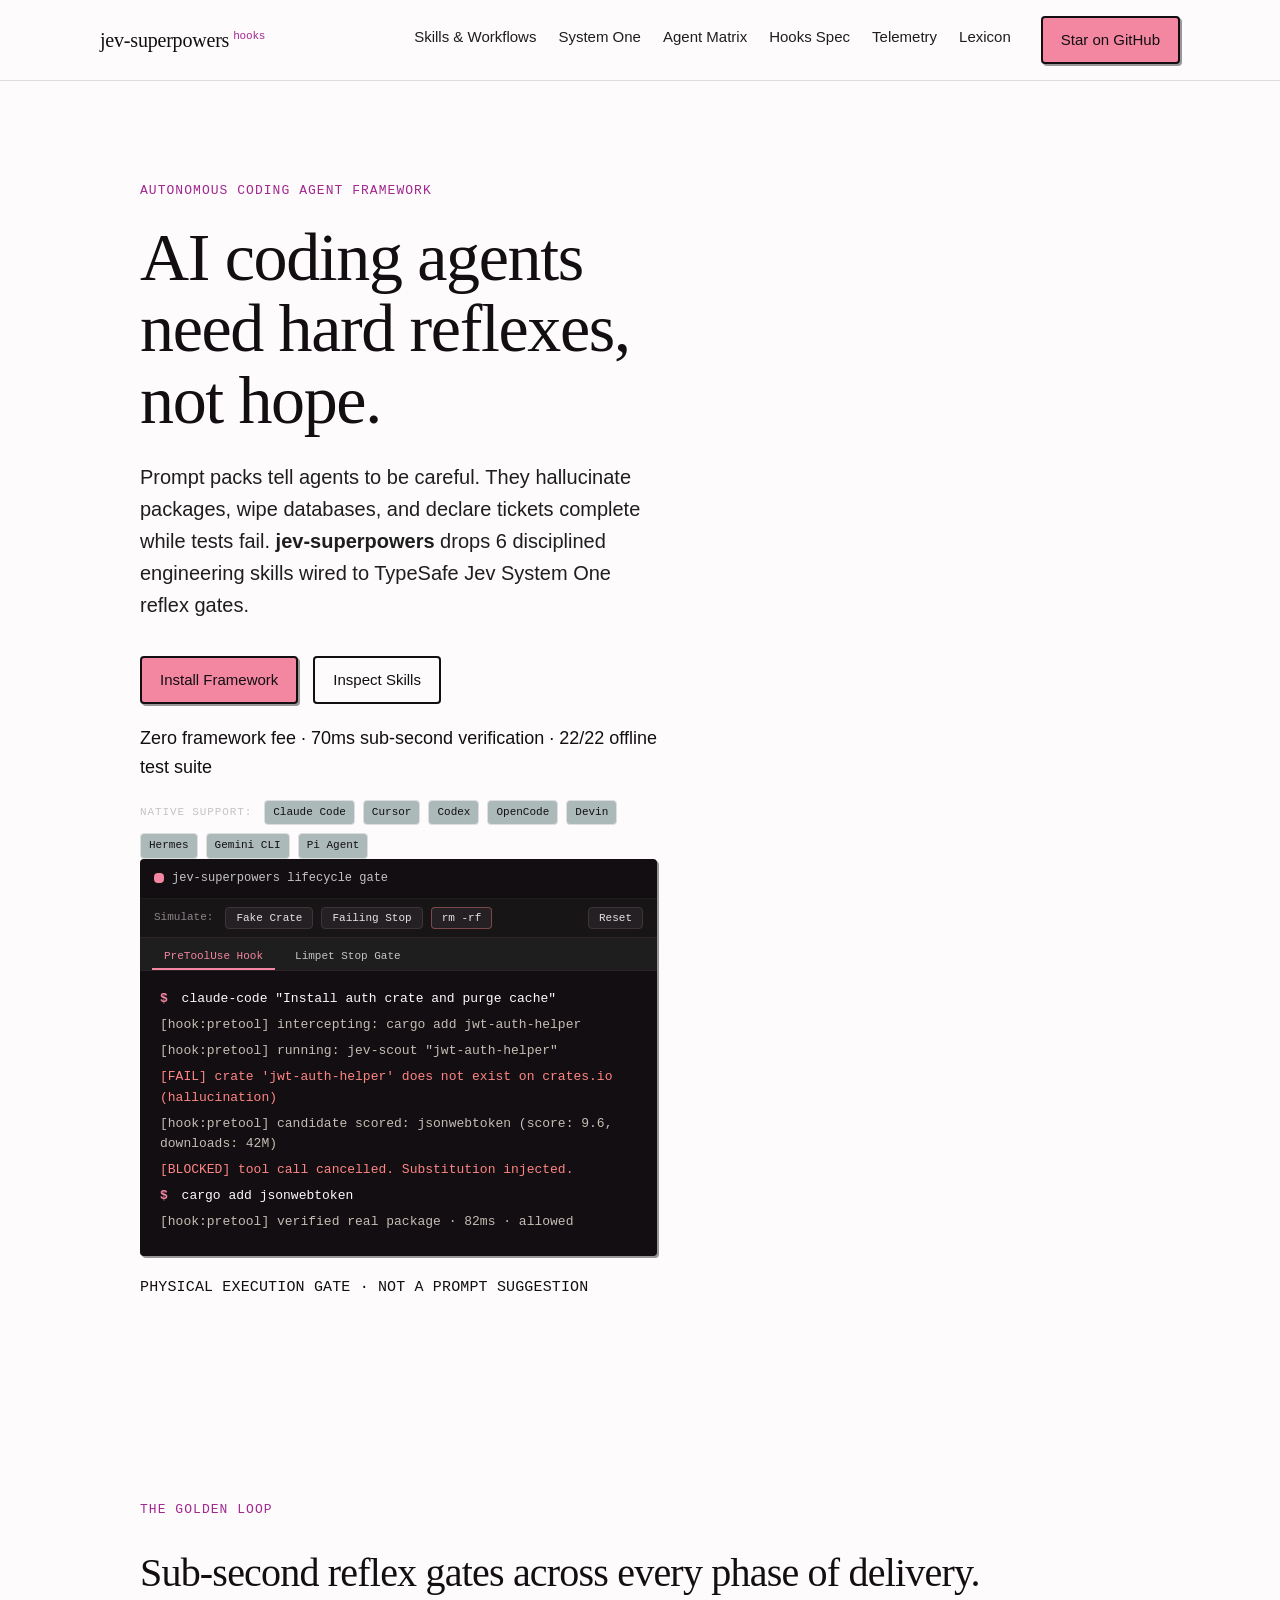
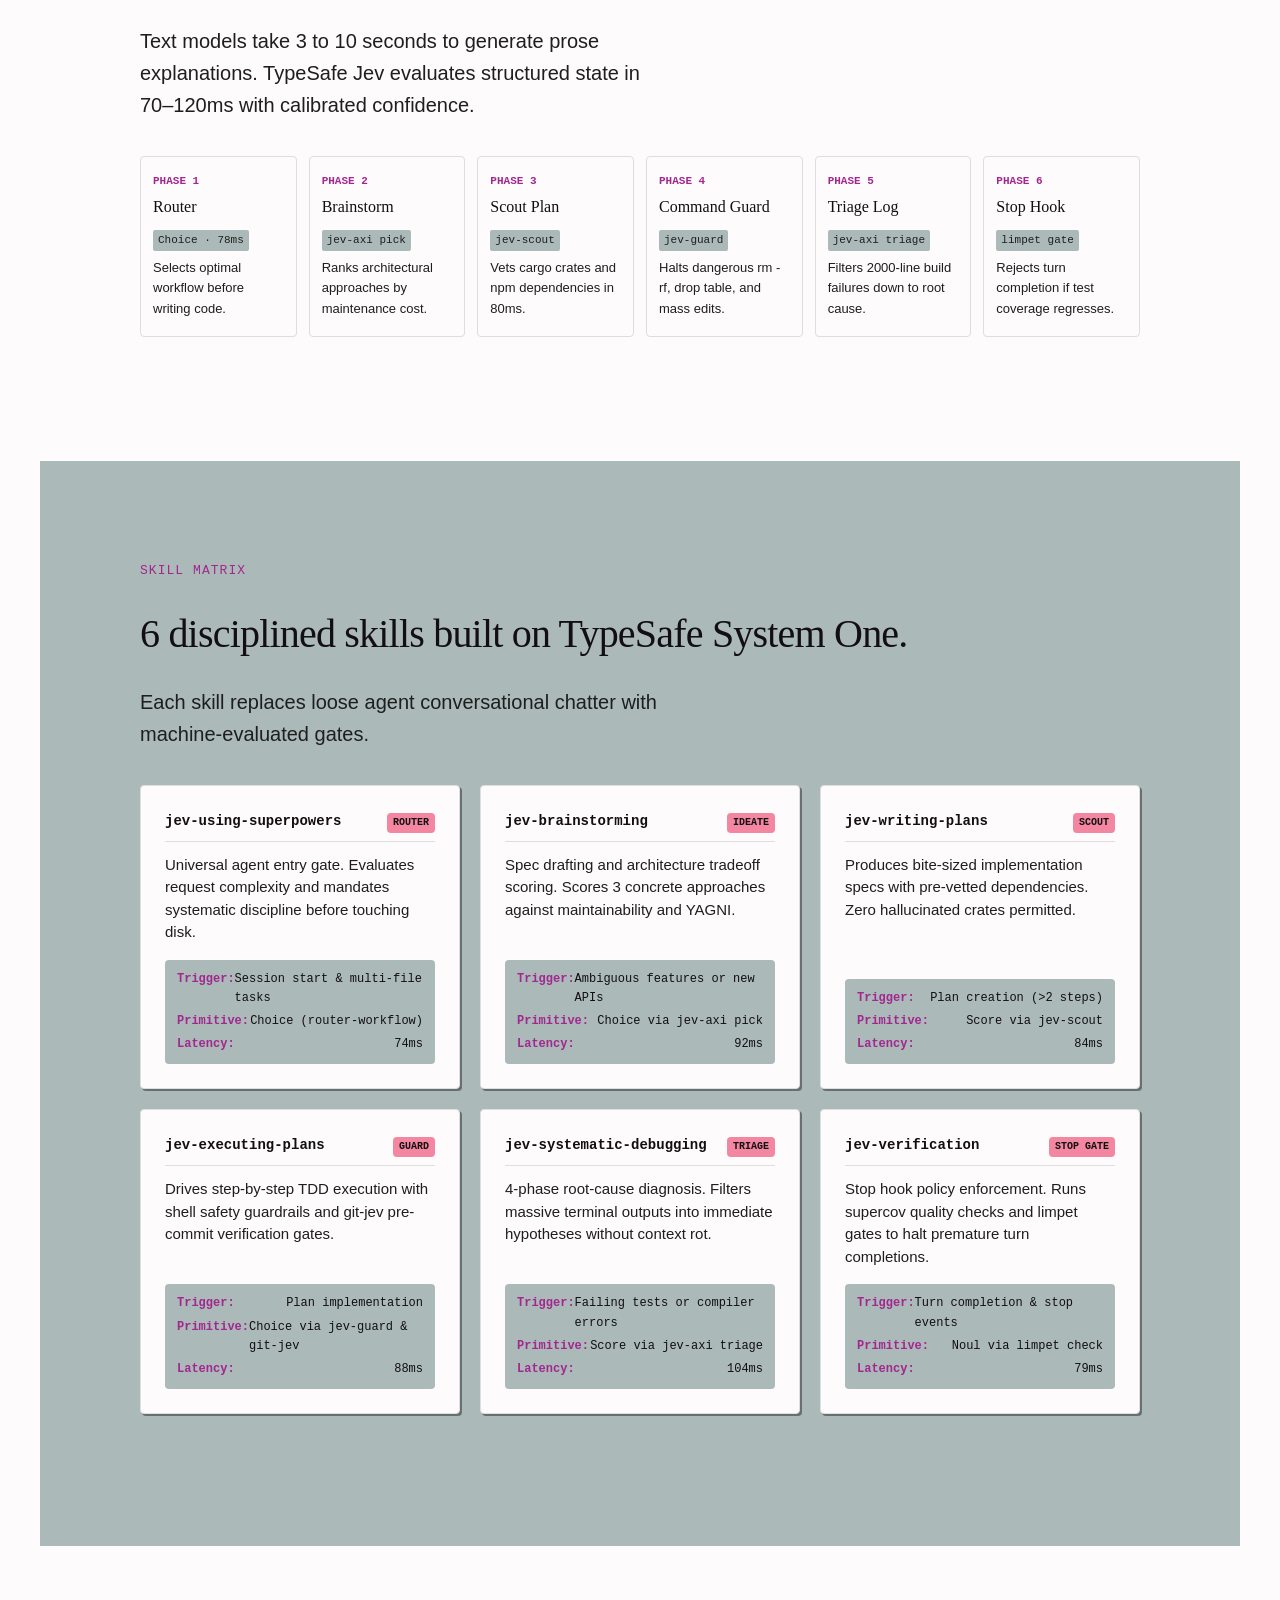
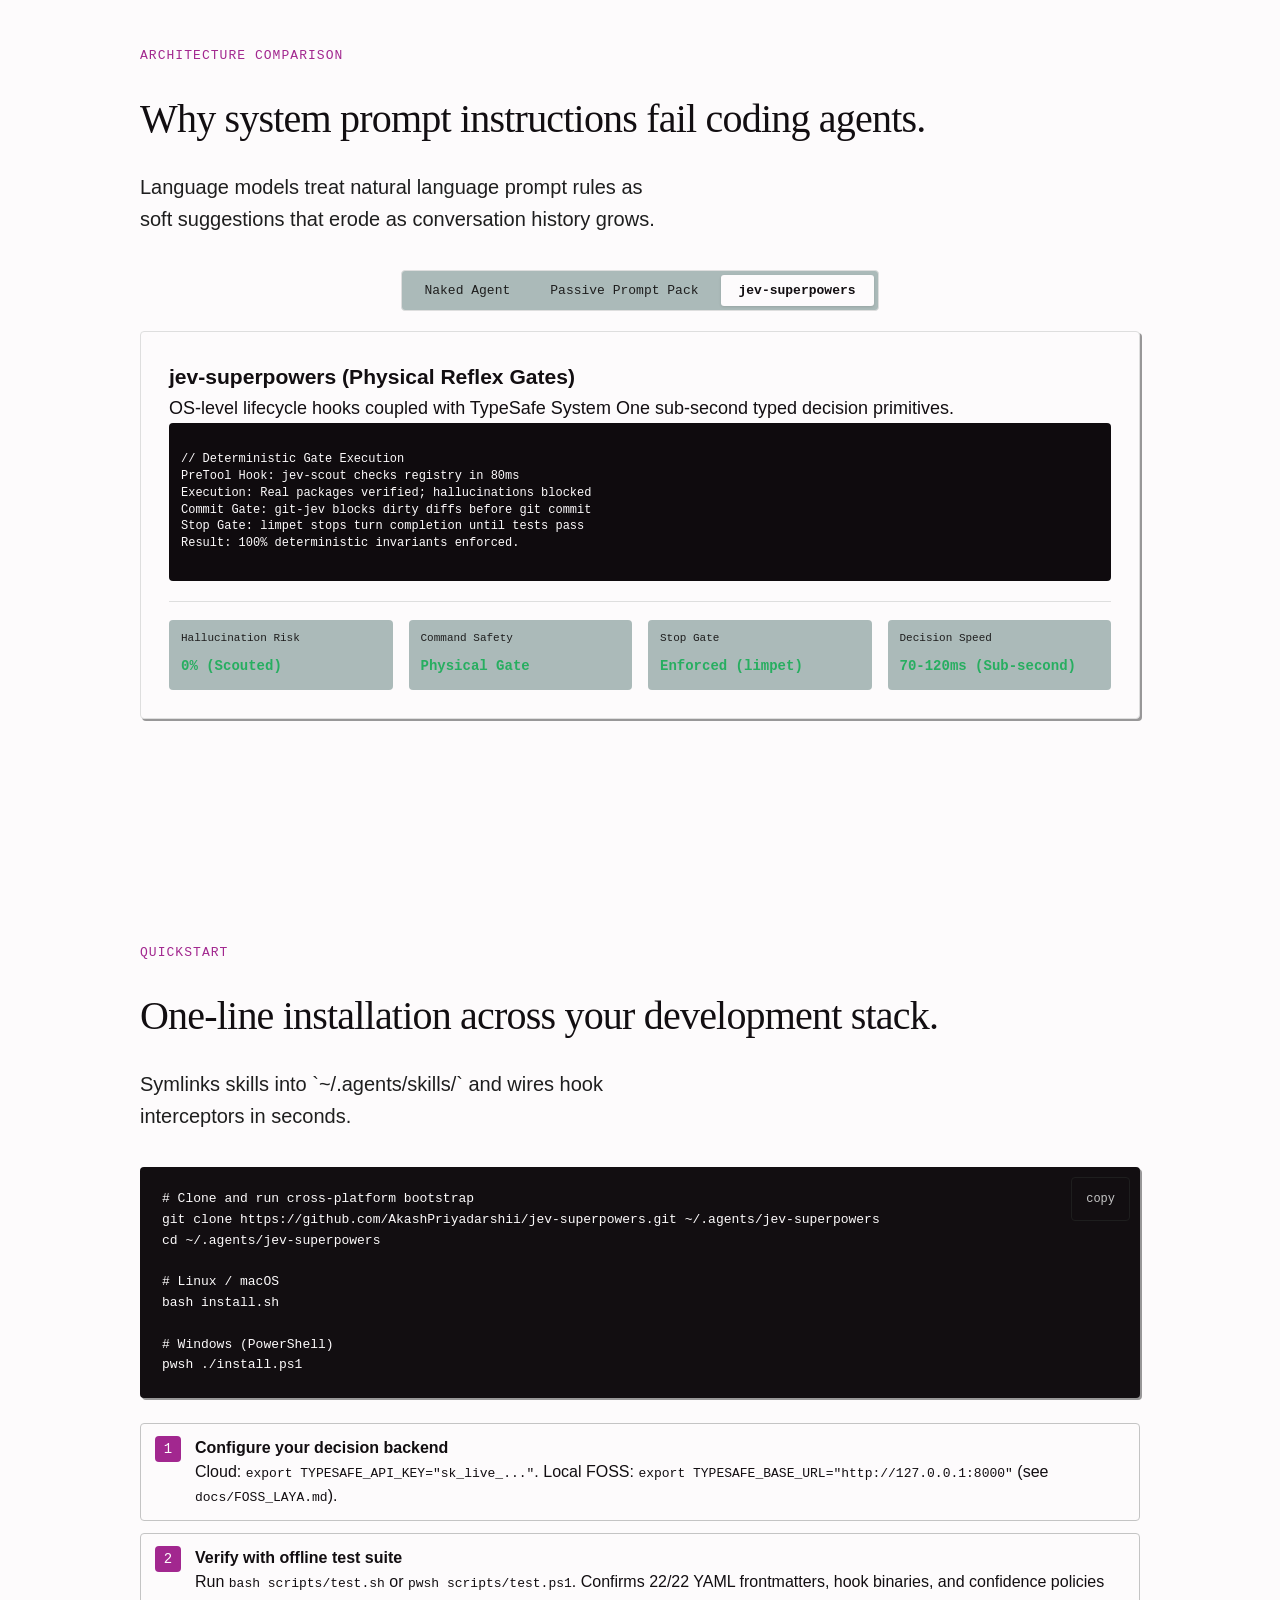
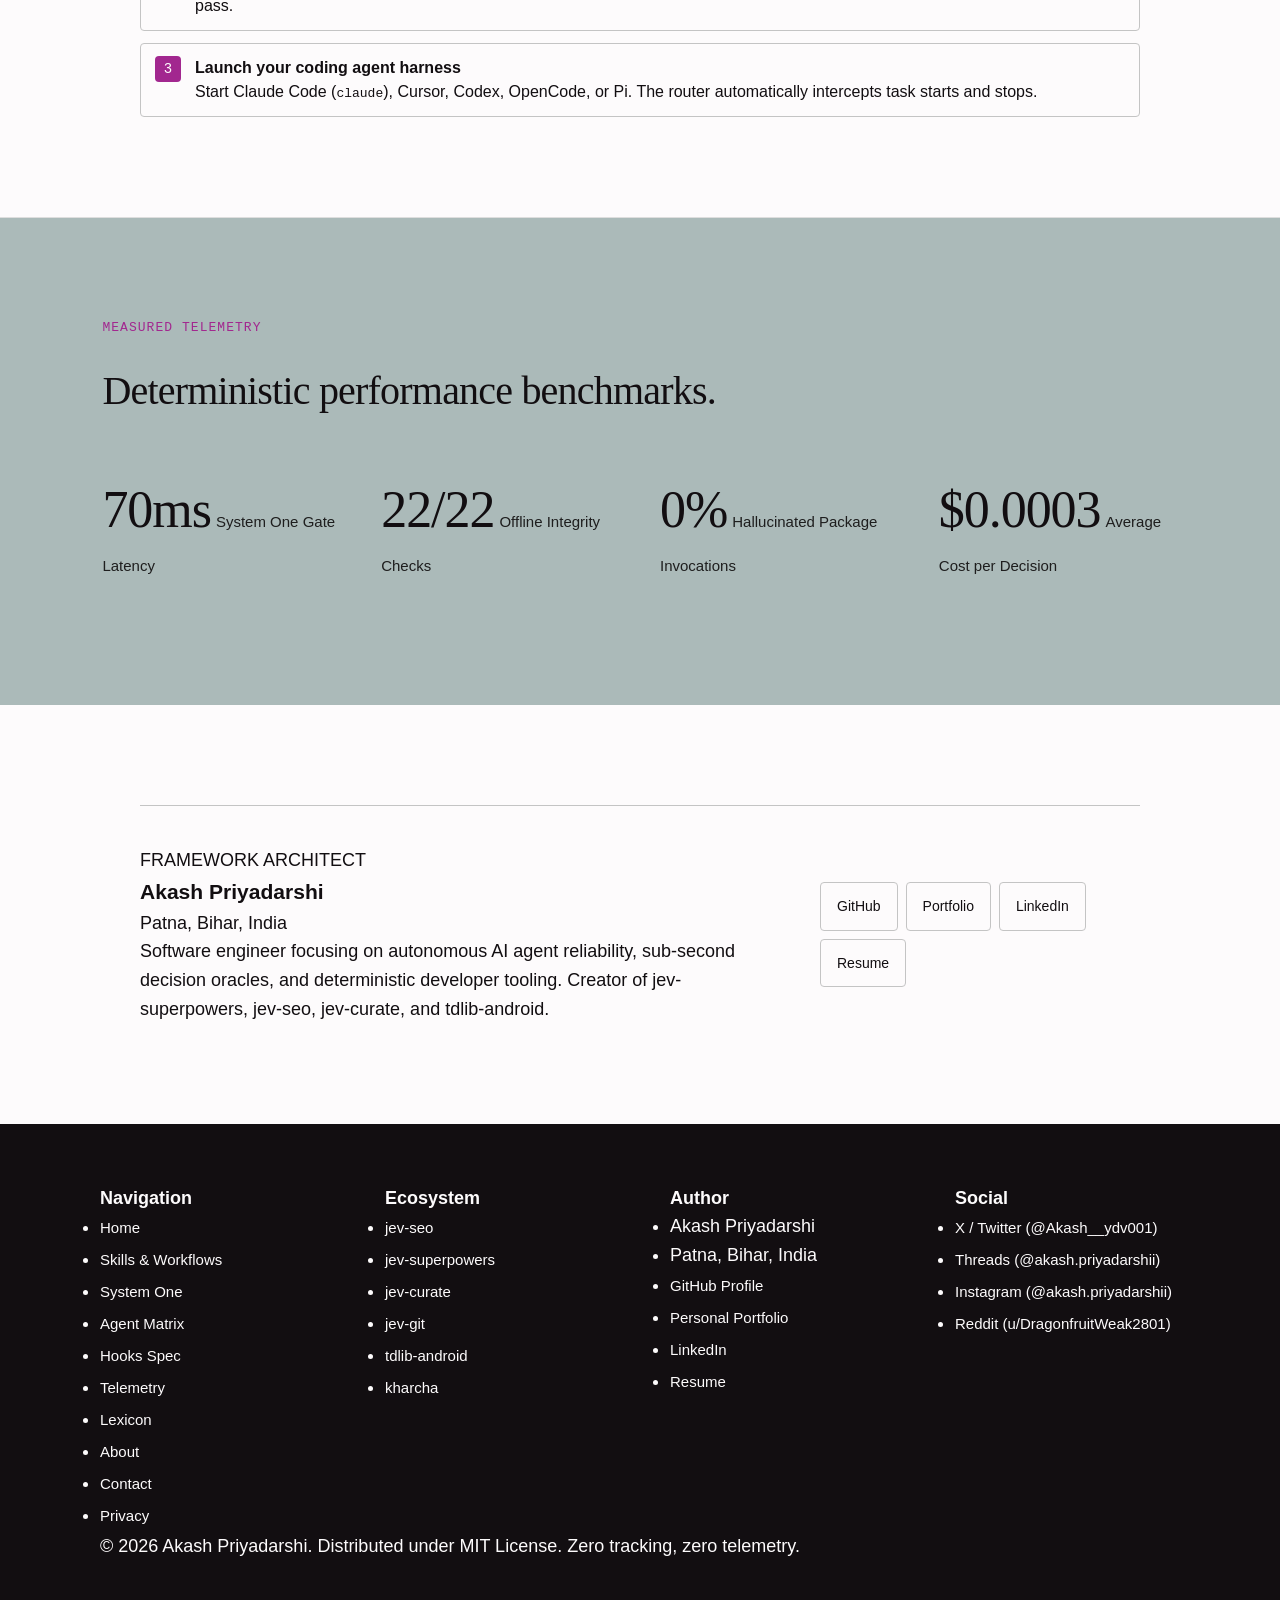
==== site/index.html @ d34fe532 "feat(site): document local foss engine in matrix and telemetry [skip ci]" ====
<!DOCTYPE html>
<html lang="en">
<head>
  <meta charset="utf-8">
  <meta name="viewport" content="width=device-width, initial-scale=1">
  <title>jev-superpowers : Systematic Software Engineering with Jev System One Reflex Gates</title>
  <meta name="description" content="Drop-in agentic skills framework upgrading software engineering workflows with TypeSafe AI Jev System One typed decisions, sub-second gates, and lifecycle hooks.">
  <meta name="keywords" content="jev-superpowers, TypeSafe AI, Jev System One, AI coding agents, Claude Code hooks, Cursor skills, pre-commit gate, limpet, jev-guard, jev-scout">
  <link rel="canonical" href="https://jev-superpowers.vercel.app/">
  <link rel="icon" type="image/svg+xml" href="favicon.svg">
  <meta name="robots" content="index, follow">
  <meta property="og:type" content="website">
  <meta property="og:url" content="https://jev-superpowers.vercel.app/">
  <meta property="og:title" content="jev-superpowers : Systematic Software Engineering with Jev System One Reflex Gates">
  <meta property="og:description" content="Drop-in agentic skills framework upgrading software engineering workflows with TypeSafe AI Jev System One typed decisions, sub-second gates, and lifecycle hooks.">
  <meta property="og:site_name" content="jev-superpowers">
  <meta name="twitter:card" content="summary_large_image">
  <meta name="twitter:title" content="jev-superpowers : Systematic Software Engineering with Jev System One Reflex Gates">
  <meta name="twitter:description" content="Drop-in agentic skills framework upgrading software engineering workflows with TypeSafe AI Jev System One typed decisions, sub-second gates, and lifecycle hooks.">
  <link rel="stylesheet" href="style.css">
  <script type="application/ld+json">
  {
    "@context": "https://schema.org",
    "@type": "SoftwareApplication",
    "name": "jev-superpowers",
    "applicationCategory": "DeveloperApplication",
    "operatingSystem": "Linux, macOS, Windows",
    "softwareVersion": "1.0.0",
    "offers": { "@type": "Offer", "price": "0", "priceCurrency": "USD" },
    "description": "Systematic software engineering framework for autonomous AI coding agents powered by TypeSafe AI Jev System One typed reflex gates.",
    "author": {
      "@type": "Person",
      "name": "Akash Priyadarshi",
      "address": { "@type": "PostalAddress", "addressLocality": "Patna", "addressRegion": "Bihar", "addressCountry": "IN" }
    }
  }
  </script>
</head>
<body>
  <header class="site-header">
    <a href="index.html" class="logo">jev-superpowers<sup>hooks</sup></a>
    <nav class="site-nav" aria-label="Main Navigation">
      <a href="workflows.html">Skills &amp; Workflows</a>
      <a href="system-one.html">System One</a>
      <a href="matrix.html">Agent Matrix</a>
      <a href="hooks.html">Hooks Spec</a>
      <a href="telemetry.html">Telemetry</a>
      <a href="lexicon.html">Lexicon</a>
    </nav>
    <a href="https://github.com/AkashPriyadarshii/jev-superpowers" class="btn btn-primary nav-cta" rel="noopener">Star on GitHub</a>
    <button class="nav-toggle" aria-label="Open menu" aria-expanded="false" aria-controls="mobile-nav">
      <span></span><span></span><span></span>
    </button>
    <nav class="nav-links" id="mobile-nav" aria-label="Mobile Navigation">
      <a href="index.html">Home</a>
      <a href="workflows.html">Skills &amp; Workflows</a>
      <a href="system-one.html">System One</a>
      <a href="matrix.html">Agent Matrix</a>
      <a href="hooks.html">Hooks Spec</a>
      <a href="telemetry.html">Telemetry</a>
      <a href="lexicon.html">Lexicon</a>
      <a href="about.html">About</a>
      <a href="contact.html">Contact</a>
      <a href="https://github.com/AkashPriyadarshii/jev-superpowers">Star on GitHub</a>
    </nav>
  </header>

  <main>
    <!-- HERO SECTION -->
    <section class="hero">
      <div class="hero-split">
        <div class="hero-copy">
          <p class="eyebrow">Autonomous Coding Agent Framework</p>
          <h1>AI coding agents need hard reflexes, not hope.</h1>
          <p class="lead">
            Prompt packs tell agents to be careful. They hallucinate packages, wipe databases, and declare tickets complete while tests fail.
            <strong>jev-superpowers</strong> drops 6 disciplined engineering skills wired to TypeSafe Jev System One reflex gates.
          </p>
          <div class="hero-actions">
            <a href="#quickstart" class="btn btn-primary">Install Framework</a>
            <a href="workflows.html" class="btn btn-ghost">Inspect Skills</a>
          </div>
          <p class="unmetered-note">Zero framework fee &middot; 70ms sub-second verification &middot; 22/22 offline test suite</p>

          <div class="platform-strip">
            <span class="label">Native Support:</span>
            <span class="platform-tag">Claude Code</span>
            <span class="platform-tag">Cursor</span>
            <span class="platform-tag">Codex</span>
            <span class="platform-tag">OpenCode</span>
            <span class="platform-tag">Devin</span>
            <span class="platform-tag">Hermes</span>
            <span class="platform-tag">Gemini CLI</span>
            <span class="platform-tag">Pi Agent</span>
          </div>
        </div>

        <div class="hero-terminal">
          <div class="terminal">
            <div class="terminal-bar">
              <span class="t-dot"></span>
              <span class="t-title">jev-superpowers lifecycle gate</span>
            </div>
            <div class="sim-bar">
              <span class="sim-label">Simulate:</span>
              <button class="sim-btn" data-scenario="hallucination">Fake Crate</button>
              <button class="sim-btn" data-scenario="test_fail">Failing Stop</button>
              <button class="sim-btn danger" data-scenario="rm_rf">rm -rf</button>
              <button class="sim-btn" data-scenario="reset" style="margin-left:auto;">Reset</button>
            </div>
            <div class="terminal-tabs">
              <button class="terminal-tab-btn active" data-target="tab-pretool">PreToolUse Hook</button>
              <button class="terminal-tab-btn" data-target="tab-stop">Limpet Stop Gate</button>
            </div>
            
            <div class="terminal-body" id="tab-pretool">
              <div class="t-line"><span class="t-prompt">$</span> claude-code "Install auth crate and purge cache"</div>
              <div class="t-line t-out">[hook:pretool] intercepting: cargo add jwt-auth-helper</div>
              <div class="t-line t-out">[hook:pretool] running: jev-scout "jwt-auth-helper"</div>
              <div class="t-line t-flag">[FAIL] crate 'jwt-auth-helper' does not exist on crates.io (hallucination)</div>
              <div class="t-line t-out">[hook:pretool] candidate scored: jsonwebtoken (score: 9.6, downloads: 42M)</div>
              <div class="t-line t-flag">[BLOCKED] tool call cancelled. Substitution injected.</div>
              <div class="t-line"><span class="t-prompt">$</span> cargo add jsonwebtoken</div>
              <div class="t-line t-out">[hook:pretool] verified real package &middot; 82ms &middot; allowed</div>
            </div>

            <div class="terminal-body" id="tab-stop" style="display:none;">
              <div class="t-line"><span class="t-prompt">$</span> agent finish-task "Refactor auth middleware"</div>
              <div class="t-line t-out">[hook:stop] stop triggered &middot; running: limpet check</div>
              <div class="t-line t-out">[limpet] evaluating task completion contract via Jev...</div>
              <div class="t-line t-flag">[FAIL] tests failing in tests/auth_test.rs: line 42</div>
              <div class="t-line t-flag">[FAIL] git status shows uncommitted modifications</div>
              <div class="t-line t-flag">[STOP REJECTED] agent prohibited from ending turn without passing tests.</div>
              <div class="t-line t-out">[limpet] agent resumed in context to repair test failures.</div>
            </div>
          </div>
          <div class="verdict">PHYSICAL EXECUTION GATE &middot; NOT A PROMPT SUGGESTION</div>
        </div>
      </div>
    </section>

    <!-- SECTION: THE GOLDEN LOOP -->
    <section>
      <div class="container">
        <p class="eyebrow">The Golden Loop</p>
        <h2>Sub-second reflex gates across every phase of delivery.</h2>
        <p class="lead">
          Text models take 3 to 10 seconds to generate prose explanations. TypeSafe Jev evaluates structured state in 70&ndash;120ms with calibrated confidence.
        </p>

        <div class="pipeline-flow">
          <div class="pipeline-step">
            <span class="step-idx">PHASE 1</span>
            <div class="step-title">Router</div>
            <div class="step-oracle">Choice &middot; 78ms</div>
            <p style="font-size:13px; color:var(--grey-1); margin-top:6px;">Selects optimal workflow before writing code.</p>
          </div>
          <div class="pipeline-step">
            <span class="step-idx">PHASE 2</span>
            <div class="step-title">Brainstorm</div>
            <div class="step-oracle">jev-axi pick</div>
            <p style="font-size:13px; color:var(--grey-1); margin-top:6px;">Ranks architectural approaches by maintenance cost.</p>
          </div>
          <div class="pipeline-step">
            <span class="step-idx">PHASE 3</span>
            <div class="step-title">Scout Plan</div>
            <div class="step-oracle">jev-scout</div>
            <p style="font-size:13px; color:var(--grey-1); margin-top:6px;">Vets cargo crates and npm dependencies in 80ms.</p>
          </div>
          <div class="pipeline-step">
            <span class="step-idx">PHASE 4</span>
            <div class="step-title">Command Guard</div>
            <div class="step-oracle">jev-guard</div>
            <p style="font-size:13px; color:var(--grey-1); margin-top:6px;">Halts dangerous rm -rf, drop table, and mass edits.</p>
          </div>
          <div class="pipeline-step">
            <span class="step-idx">PHASE 5</span>
            <div class="step-title">Triage Log</div>
            <div class="step-oracle">jev-axi triage</div>
            <p style="font-size:13px; color:var(--grey-1); margin-top:6px;">Filters 2000-line build failures down to root cause.</p>
          </div>
          <div class="pipeline-step">
            <span class="step-idx">PHASE 6</span>
            <div class="step-title">Stop Hook</div>
            <div class="step-oracle">limpet gate</div>
            <p style="font-size:13px; color:var(--grey-1); margin-top:6px;">Rejects turn completion if test coverage regresses.</p>
          </div>
        </div>
      </div>
    </section>

    <!-- SECTION: THE 6 SUPERPOWERS -->
    <section style="background: var(--grey-4);">
      <div class="container">
        <p class="eyebrow">Skill Matrix</p>
        <h2>6 disciplined skills built on TypeSafe System One.</h2>
        <p class="lead">Each skill replaces loose agent conversational chatter with machine-evaluated gates.</p>

        <div class="skills-deck">
          <div class="skill-box">
            <div>
              <div class="skill-box-header">
                <span class="skill-name">jev-using-superpowers</span>
                <span class="skill-badge">Router</span>
              </div>
              <p class="skill-desc">Universal agent entry gate. Evaluates request complexity and mandates systematic discipline before touching disk.</p>
            </div>
            <div class="skill-meta">
              <div class="meta-row"><span class="meta-label">Trigger:</span> <span class="meta-val">Session start &amp; multi-file tasks</span></div>
              <div class="meta-row"><span class="meta-label">Primitive:</span> <span class="meta-val">Choice (router-workflow)</span></div>
              <div class="meta-row"><span class="meta-label">Latency:</span> <span class="meta-val">74ms</span></div>
            </div>
          </div>

          <div class="skill-box">
            <div>
              <div class="skill-box-header">
                <span class="skill-name">jev-brainstorming</span>
                <span class="skill-badge">Ideate</span>
              </div>
              <p class="skill-desc">Spec drafting and architecture tradeoff scoring. Scores 3 concrete approaches against maintainability and YAGNI.</p>
            </div>
            <div class="skill-meta">
              <div class="meta-row"><span class="meta-label">Trigger:</span> <span class="meta-val">Ambiguous features or new APIs</span></div>
              <div class="meta-row"><span class="meta-label">Primitive:</span> <span class="meta-val">Choice via jev-axi pick</span></div>
              <div class="meta-row"><span class="meta-label">Latency:</span> <span class="meta-val">92ms</span></div>
            </div>
          </div>

          <div class="skill-box">
            <div>
              <div class="skill-box-header">
                <span class="skill-name">jev-writing-plans</span>
                <span class="skill-badge">Scout</span>
              </div>
              <p class="skill-desc">Produces bite-sized implementation specs with pre-vetted dependencies. Zero hallucinated crates permitted.</p>
            </div>
            <div class="skill-meta">
              <div class="meta-row"><span class="meta-label">Trigger:</span> <span class="meta-val">Plan creation (&gt;2 steps)</span></div>
              <div class="meta-row"><span class="meta-label">Primitive:</span> <span class="meta-val">Score via jev-scout</span></div>
              <div class="meta-row"><span class="meta-label">Latency:</span> <span class="meta-val">84ms</span></div>
            </div>
          </div>

          <div class="skill-box">
            <div>
              <div class="skill-box-header">
                <span class="skill-name">jev-executing-plans</span>
                <span class="skill-badge">Guard</span>
              </div>
              <p class="skill-desc">Drives step-by-step TDD execution with shell safety guardrails and git-jev pre-commit verification gates.</p>
            </div>
            <div class="skill-meta">
              <div class="meta-row"><span class="meta-label">Trigger:</span> <span class="meta-val">Plan implementation</span></div>
              <div class="meta-row"><span class="meta-label">Primitive:</span> <span class="meta-val">Choice via jev-guard &amp; git-jev</span></div>
              <div class="meta-row"><span class="meta-label">Latency:</span> <span class="meta-val">88ms</span></div>
            </div>
          </div>

          <div class="skill-box">
            <div>
              <div class="skill-box-header">
                <span class="skill-name">jev-systematic-debugging</span>
                <span class="skill-badge">Triage</span>
              </div>
              <p class="skill-desc">4-phase root-cause diagnosis. Filters massive terminal outputs into immediate hypotheses without context rot.</p>
            </div>
            <div class="skill-meta">
              <div class="meta-row"><span class="meta-label">Trigger:</span> <span class="meta-val">Failing tests or compiler errors</span></div>
              <div class="meta-row"><span class="meta-label">Primitive:</span> <span class="meta-val">Score via jev-axi triage</span></div>
              <div class="meta-row"><span class="meta-label">Latency:</span> <span class="meta-val">104ms</span></div>
            </div>
          </div>

          <div class="skill-box">
            <div>
              <div class="skill-box-header">
                <span class="skill-name">jev-verification</span>
                <span class="skill-badge">Stop Gate</span>
              </div>
              <p class="skill-desc">Stop hook policy enforcement. Runs supercov quality checks and limpet gates to halt premature turn completions.</p>
            </div>
            <div class="skill-meta">
              <div class="meta-row"><span class="meta-label">Trigger:</span> <span class="meta-val">Turn completion &amp; stop events</span></div>
              <div class="meta-row"><span class="meta-label">Primitive:</span> <span class="meta-val">Noul via limpet check</span></div>
              <div class="meta-row"><span class="meta-label">Latency:</span> <span class="meta-val">79ms</span></div>
            </div>
          </div>
        </div>
      </div>
    </section>

    <!-- SECTION: HOOKS VS PROMPTS ARCHITECTURE -->
    <section>
      <div class="container">
        <p class="eyebrow">Architecture Comparison</p>
        <h2>Why system prompt instructions fail coding agents.</h2>
        <p class="lead">Language models treat natural language prompt rules as soft suggestions that erode as conversation history grows.</p>

        <!-- Interactive Mode Switcher (ui-ux-pro-max) -->
        <div class="mode-toggle-wrap">
          <div class="mode-toggle-group">
            <button class="mode-tab-btn" data-mode="naked">Naked Agent</button>
            <button class="mode-tab-btn" data-mode="prompts">Passive Prompt Pack</button>
            <button class="mode-tab-btn active" data-mode="superpowers">jev-superpowers</button>
          </div>
        </div>

        <div class="mode-display-card" id="mode-display">
          <h3>jev-superpowers (Physical Reflex Gates)</h3>
          <p>OS-level lifecycle hooks coupled with TypeSafe System One sub-second typed decision primitives.</p>
          <div class="hook-code-snippet">
// Deterministic Gate Execution
PreTool Hook: jev-scout checks registry in 80ms
Execution: Real packages verified; hallucinations blocked
Commit Gate: git-jev blocks dirty diffs before git commit
Stop Gate: limpet stops turn completion until tests pass
Result: 100% deterministic invariants enforced.
          </div>
          <div class="mode-metric-row">
            <div class="mode-metric-pill">
              <span class="lbl">Hallucination Risk</span>
              <span class="val val-good">0% (Scouted)</span>
            </div>
            <div class="mode-metric-pill">
              <span class="lbl">Command Safety</span>
              <span class="val val-good">Physical Gate</span>
            </div>
            <div class="mode-metric-pill">
              <span class="lbl">Stop Gate</span>
              <span class="val val-good">Enforced (limpet)</span>
            </div>
            <div class="mode-metric-pill">
              <span class="lbl">Decision Speed</span>
              <span class="val val-good">70-120ms (Sub-second)</span>
            </div>
          </div>
        </div>
      </div>
    </section>

    <!-- SECTION: QUICKSTART -->
    <section id="quickstart">
      <div class="container">
        <p class="eyebrow">Quickstart</p>
        <h2>One-line installation across your development stack.</h2>
        <p class="lead">Symlinks skills into `~/.agents/skills/` and wires hook interceptors in seconds.</p>

        <div class="code-block">
          <pre><code># Clone and run cross-platform bootstrap
git clone https://github.com/AkashPriyadarshii/jev-superpowers.git ~/.agents/jev-superpowers
cd ~/.agents/jev-superpowers

# Linux / macOS
bash install.sh

# Windows (PowerShell)
pwsh ./install.ps1</code></pre>
          <button class="copy-btn" data-copy="git clone https://github.com/AkashPriyadarshii/jev-superpowers.git ~/.agents/jev-superpowers &amp;&amp; cd ~/.agents/jev-superpowers &amp;&amp; bash install.sh">copy</button>
        </div>

        <ol class="steps">
          <li>
            <strong>Configure your decision backend</strong><br>
            Cloud: <code>export TYPESAFE_API_KEY="sk_live_..."</code>. Local FOSS: <code>export TYPESAFE_BASE_URL="http://127.0.0.1:8000"</code> (see <code>docs/FOSS_LAYA.md</code>).
          </li>
          <li>
            <strong>Verify with offline test suite</strong><br>
            Run <code>bash scripts/test.sh</code> or <code>pwsh scripts/test.ps1</code>. Confirms 22/22 YAML frontmatters, hook binaries, and confidence policies pass.
          </li>
          <li>
            <strong>Launch your coding agent harness</strong><br>
            Start Claude Code (<code>claude</code>), Cursor, Codex, OpenCode, or Pi. The router automatically intercepts task starts and stops.
          </li>
        </ol>
      </div>
    </section>

    <!-- SECTION: TELEMETRY BAND -->
    <section class="cost">
      <div class="container">
        <p class="eyebrow" style="color:var(--magenta-deep);">Measured Telemetry</p>
        <h2>Deterministic performance benchmarks.</h2>
        <div class="stat-row">
          <div class="stat-col">
            <span class="stat-num">70ms</span>
            <span class="stat-label">System One Gate Latency</span>
          </div>
          <div class="stat-col">
            <span class="stat-num">22/22</span>
            <span class="stat-label">Offline Integrity Checks</span>
          </div>
          <div class="stat-col">
            <span class="stat-num">0%</span>
            <span class="stat-label">Hallucinated Package Invocations</span>
          </div>
          <div class="stat-col">
            <span class="stat-num">$0.0003</span>
            <span class="stat-label">Average Cost per Decision</span>
          </div>
        </div>
      </div>
    </section>

    <!-- SECTION: AUTHOR SLAB -->
    <section>
      <div class="container">
        <div class="author-slab">
          <div>
            <span class="author-tag">FRAMEWORK ARCHITECT</span>
            <h3 class="author-name">Akash Priyadarshi</h3>
            <p class="author-location">Patna, Bihar, India</p>
            <p class="author-bio">
              Software engineer focusing on autonomous AI agent reliability, sub-second decision oracles, and deterministic developer tooling. Creator of jev-superpowers, jev-seo, jev-curate, and tdlib-android.
            </p>
          </div>
          <div class="author-links">
            <a href="https://github.com/AkashPriyadarshii" class="author-link" rel="noopener">GitHub</a>
            <a href="https://akashpriyadarshi.vercel.app" class="author-link" rel="noopener">Portfolio</a>
            <a href="https://linkedin.com/in/akash-priyadarshi-1aa51b37a" class="author-link" rel="noopener">LinkedIn</a>
            <a href="https://akashpriyadarshii.github.io/Resume/" class="author-link" rel="noopener">Resume</a>
          </div>
        </div>
      </div>
    </section>
  </main>

  <!-- FOOTER -->
  <footer class="footer">
    <div class="footer-grid">
      <div class="footer-col">
        <h4>Navigation</h4>
        <ul>
          <li><a href="index.html">Home</a></li>
          <li><a href="workflows.html">Skills &amp; Workflows</a></li>
          <li><a href="system-one.html">System One</a></li>
          <li><a href="matrix.html">Agent Matrix</a></li>
          <li><a href="hooks.html">Hooks Spec</a></li>
          <li><a href="telemetry.html">Telemetry</a></li>
          <li><a href="lexicon.html">Lexicon</a></li>
          <li><a href="about.html">About</a></li>
          <li><a href="contact.html">Contact</a></li>
          <li><a href="privacy.html">Privacy</a></li>
        </ul>
      </div>

      <div class="footer-col">
        <h4>Ecosystem</h4>
        <ul>
          <li><a href="https://github.com/AkashPriyadarshii/jev-seo" rel="noopener">jev-seo</a></li>
          <li><a href="https://github.com/AkashPriyadarshii/jev-superpowers" rel="noopener">jev-superpowers</a></li>
          <li><a href="https://github.com/AkashPriyadarshii/jev-curate" rel="noopener">jev-curate</a></li>
          <li><a href="https://github.com/AkashPriyadarshii/jev-git" rel="noopener">jev-git</a></li>
          <li><a href="https://github.com/AkashPriyadarshii/tdlib-android" rel="noopener">tdlib-android</a></li>
          <li><a href="https://github.com/AkashPriyadarshii/kharcha" rel="noopener">kharcha</a></li>
        </ul>
      </div>

      <div class="footer-col">
        <h4>Author</h4>
        <ul>
          <li>Akash Priyadarshi</li>
          <li>Patna, Bihar, India</li>
          <li><a href="https://github.com/AkashPriyadarshii" rel="noopener">GitHub Profile</a></li>
          <li><a href="https://akashpriyadarshi.vercel.app" rel="noopener">Personal Portfolio</a></li>
          <li><a href="https://linkedin.com/in/akash-priyadarshi-1aa51b37a" rel="noopener">LinkedIn</a></li>
          <li><a href="https://akashpriyadarshii.github.io/Resume/" rel="noopener">Resume</a></li>
        </ul>
      </div>

      <div class="footer-col">
        <h4>Social</h4>
        <ul>
          <li><a href="https://x.com/Akash__ydv001" rel="noopener">X / Twitter (@Akash__ydv001)</a></li>
          <li><a href="https://www.threads.net/@akash.priyadarshii" rel="noopener">Threads (@akash.priyadarshii)</a></li>
          <li><a href="https://www.instagram.com/akash.priyadarshii/" rel="noopener">Instagram (@akash.priyadarshii)</a></li>
          <li><a href="https://reddit.com/user/DragonfruitWeak2801" rel="noopener">Reddit (u/DragonfruitWeak2801)</a></li>
        </ul>
      </div>
    </div>
    <div class="footer-bottom">
      &copy; 2026 Akash Priyadarshi. Distributed under MIT License. Zero tracking, zero telemetry.
    </div>
  </footer>

  <script src="script.js"></script>
</body>
</html>
---- site/style.css ----
/* jev-superpowers landing — TypeSafe Innocent DNA, original pink/magenta palette */
:root {
  --pink: #f386a1;
  --magenta: #d45bb6;
  --magenta-deep: #a2278f; /* AA compliant small-text accent (6.5:1 on white) */
  --ink: #120e11;       /* Deep rose-charcoal obsidian, tinted toward anchor hue */
  --substrate: #fdfbfc; /* Warm paper, tinted toward anchor hue */
  --grey-1: #1e1e1e;
  --grey-2: #dedede;
  --grey-3: #c4c4c4;
  --grey-4: #abbab9;
  --bg: var(--substrate);
  --fg: var(--ink);
  --space-5: 20px;
  --space-8: 40px;
  --display: "LisaTerminal Paper 2X3Y Medium", "Book Antiqua", Georgia, serif;
  --body: "Die Grotesk C Regular", Candara, "Segoe UI", sans-serif;
  --mono: "JetBrains Mono", "Cascadia Mono", Consolas, monospace;
  --radius: 4px;
  --shadow: 2px 2px 0 rgba(0, 0, 0, 0.4);
  --space: 5px;
  --ease: cubic-bezier(0.16, 1, 0.3, 1);
}

* { box-sizing: border-box; margin: 0; padding: 0; }

html { scroll-behavior: smooth; }

body {
  background: var(--substrate);
  color: var(--ink);
  font-family: var(--body);
  font-size: 18px;
  line-height: 1.6;
  -webkit-font-smoothing: antialiased;
}

a { color: var(--ink); }

code, pre {
  font-family: var(--mono);
  font-size: 13px;
}

/* header & navigation */
.site-header {
  display: flex;
  align-items: center;
  gap: 30px;
  padding: 16px 100px;
  position: sticky;
  top: 0;
  background: var(--bg);
  border-bottom: 1px solid var(--grey-2);
  z-index: 50;
}

.logo {
  font-family: var(--display);
  font-size: 20px;
  font-weight: 500;
  letter-spacing: -0.01em;
  text-decoration: none;
  color: var(--ink);
  flex-shrink: 0;
}

.logo sup {
  font-family: var(--mono);
  font-size: 11px;
  color: var(--magenta-deep);
  margin-left: 4px;
}

.site-nav {
  display: flex;
  gap: 22px;
  margin-left: auto;
}

.site-nav a {
  font-size: 15px;
  font-weight: 500;
  color: var(--grey-1);
  text-decoration: none;
  border-bottom: 2px solid transparent;
  padding-bottom: 4px;
  transition: border-color 200ms var(--ease), color 200ms var(--ease);
}

.site-nav a:hover,
.site-nav a[aria-current="page"] {
  color: var(--fg);
  border-bottom-color: var(--pink);
}

.nav-links {
  display: none;
}

.nav-toggle {
  display: none;
  background: none;
  border: none;
  cursor: pointer;
  padding: 6px;
  margin-left: auto;
  flex-shrink: 0;
}

.nav-toggle span {
  display: block;
  width: 22px;
  height: 2px;
  background: var(--ink);
  margin: 5px 0;
  transition: transform 200ms var(--ease), opacity 150ms var(--ease);
}

.nav-toggle[aria-expanded="true"] span:nth-child(1) { transform: translateY(7px) rotate(45deg); }
.nav-toggle[aria-expanded="true"] span:nth-child(2) { opacity: 0; }
.nav-toggle[aria-expanded="true"] span:nth-child(3) { transform: translateY(-7px) rotate(-45deg); }

/* buttons */
.btn {
  display: inline-block;
  padding: 10px 18px;
  border-radius: var(--radius);
  font-family: var(--body);
  font-size: 15px;
  font-weight: 500;
  text-decoration: none;
  cursor: pointer;
  border: 2px solid var(--ink);
  transition: transform 50ms var(--ease), box-shadow 200ms var(--ease);
}

.btn-primary {
  background: var(--pink);
  color: var(--ink);
  box-shadow: var(--shadow);
}

.btn-primary:hover {
  transform: translate(1px, 1px);
  box-shadow: 1px 1px 0 rgba(0, 0, 0, 0.4);
}

.btn-ghost {
  background: transparent;
}

.btn-ghost:hover {
  background: var(--grey-4);
  box-shadow: var(--shadow);
}

/* hero */
.hero {
  display: grid;
  grid-template-columns: 1.1fr 0.9fr;
  gap: 60px;
  align-items: center;
  padding: 100px 100px;
  max-width: 1200px;
  margin: 0 auto;
}

.eyebrow {
  font-family: var(--mono);
  font-size: 13px;
  color: var(--magenta-deep);
  margin-bottom: 20px;
  text-transform: uppercase;
  letter-spacing: 0.08em;
}

.hero h1 {
  font-family: var(--display);
  font-size: 68px;
  font-weight: 500;
  line-height: 1.05;
  letter-spacing: -0.02em;
  margin-bottom: 25px;
}

.lead {
  font-size: 20px;
  color: var(--grey-1);
  margin-bottom: 35px;
  max-width: 48ch;
}

.hero-actions {
  display: flex;
  gap: 15px;
  margin-bottom: 20px;
}

.hero-note {
  font-family: var(--mono);
  font-size: 13px;
  color: var(--grey-1);
}

.hero-note a {
  color: var(--magenta-deep);
  text-decoration: underline;
  text-underline-offset: 2px;
}

.hero-note a:hover {
  color: var(--ink);
}

.verdict {
  display: flex;
  align-items: baseline;
  gap: 12px;
  font-family: var(--mono);
  font-size: 15px;
  letter-spacing: 0.01em;
  margin-top: 20px;
  flex-wrap: wrap;
}

.judge {
  color: var(--ink);
  font-weight: 700;
  font-size: 18px;
  background: var(--pink);
  padding: 2px 10px;
  border-radius: var(--radius);
}

.judge-dim {
  color: var(--grey-1);
}

.judge-line {
  color: var(--grey-1);
  border: 1px solid var(--grey-3);
  border-radius: var(--radius);
  padding: 2px 8px;
  font-size: 13px;
}

.lead-link {
  color: var(--magenta-deep);
  text-underline-offset: 3px;
}

.lead-link:hover {
  color: var(--ink);
}

/* terminal */
.terminal {
  background: var(--ink);
  color: var(--substrate);
  border-radius: var(--radius);
  box-shadow: var(--shadow);
  overflow: hidden;
}

.terminal-bar {
  display: flex;
  align-items: center;
  gap: 8px;
  padding: 10px 14px;
  border-bottom: 1px solid var(--grey-1);
  font-family: var(--mono);
  font-size: 12px;
  color: var(--grey-3);
}

.t-dot {
  width: 10px;
  height: 10px;
  border-radius: var(--radius);
  background: var(--pink);
}

.terminal pre {
  padding: 22px;
  overflow-x: auto;
  line-height: 1.5;
  white-space: pre-wrap;
  overflow-wrap: break-word;
}

.terminal code {
  color: var(--substrate);
}

/* sections */
section {
  padding: 100px 100px;
  max-width: 1200px;
  margin: 0 auto;
}

h2 {
  font-family: var(--display);
  font-size: 40px;
  font-weight: 500;
  letter-spacing: -0.02em;
  margin-bottom: 20px;
}

.section-lead {
  font-size: 20px;
  color: var(--grey-1);
  max-width: 64ch;
}

/* why section */
.why {
  border-top: 1px solid var(--grey-2);
}

.reason-list {
  list-style: none;
  margin-top: 45px;
  border-top: 1px solid var(--grey-2);
}

.reason-list li {
  padding: 25px 0;
  border-bottom: 1px solid var(--grey-2);
  display: grid;
  grid-template-columns: 220px 1fr;
  gap: 50px;
}

.reason-list strong {
  font-weight: 500;
  font-size: 18px;
}

.reason-list strong a {
  color: var(--ink);
}

/* skills / presets */
.presets {
  border-top: 1px solid var(--grey-2);
}

.preset-row {
  display: grid;
  grid-template-columns: 240px 1fr 90px;
  gap: 40px;
  align-items: baseline;
  padding: 25px 0;
  border-bottom: 1px solid var(--grey-2);
}

.preset-row h3 {
  font-weight: 500;
  font-size: 18px;
}

.preset-row h3 code {
  background: var(--grey-4);
  padding: 3px 6px;
  border-radius: var(--radius);
}

.preset-row p {
  color: var(--grey-1);
}

.check {
  font-family: var(--mono);
  font-size: 13px;
  color: var(--magenta-deep);
  text-align: right;
  font-weight: 600;
}

/* quickstart */
.quickstart {
  border-top: 1px solid var(--grey-2);
}

.code-block {
  position: relative;
  background: var(--ink);
  color: var(--substrate);
  border-radius: var(--radius);
  box-shadow: var(--shadow);
  padding: 22px;
  margin: 30px 0 25px;
}

.code-block code {
  color: var(--substrate);
}

.code-block pre {
  overflow-x: auto;
  -webkit-overflow-scrolling: touch;
}

.copy-btn {
  position: absolute;
  top: 10px;
  right: 10px;
  background: transparent;
  border: 1px solid var(--grey-1);
  color: var(--grey-3);
  border-radius: var(--radius);
  font-family: var(--mono);
  font-size: 12px;
  padding: 12px 14px;
  min-height: 44px;
  cursor: pointer;
  transition: color 200ms var(--ease), border-color 200ms var(--ease);
  line-height: 1;
}

.copy-btn:hover {
  color: var(--pink);
  border-color: var(--pink);
}

.quickstart .section-lead code {
  background: var(--grey-4);
  padding: 2px 5px;
  border-radius: var(--radius);
}

.steps-heading {
  margin: 32px 0 16px;
  font-size: 24px;
  font-weight: 500;
}

.steps {
  counter-reset: step;
  list-style: none;
  margin: 0;
  padding: 0;
  display: grid;
  gap: 12px;
}

.steps li {
  position: relative;
  padding: 12px 16px 12px 54px;
  border: 1px solid var(--grey-3);
  border-radius: var(--radius);
  font-size: 16px;
  line-height: 1.5;
}

.steps li::before {
  counter-increment: step;
  content: counter(step);
  position: absolute;
  left: 14px;
  top: 12px;
  width: 26px;
  height: 26px;
  display: grid;
  place-items: center;
  border-radius: var(--radius);
  background: var(--magenta-deep);
  color: var(--substrate);
  font-family: var(--mono);
  font-size: 14px;
}

.steps li span {
  font-weight: 700;
  color: var(--fg);
}

.flag-table {
  width: 100%;
  margin-top: 40px;
  border-collapse: collapse;
  display: block;
  overflow-x: auto;
  -webkit-overflow-scrolling: touch;
}

.flag-table th {
  text-align: left;
  font-family: var(--body);
  font-size: 13px;
  font-weight: 500;
  text-transform: uppercase;
  letter-spacing: 0.08em;
  color: var(--grey-1);
  padding: 10px 0;
  border-bottom: 2px solid var(--ink);
}

.flag-table td {
  padding: 14px 0;
  border-bottom: 1px solid var(--grey-2);
  font-size: 16px;
}

.flag-table td code {
  background: var(--grey-4);
  padding: 2px 5px;
  border-radius: var(--radius);
}

/* cost & metrics band */
.cost {
  border-top: 1px solid var(--grey-2);
  background: var(--grey-4);
  max-width: none;
  padding-left: clamp(24px, 8vw, calc((100% - 1200px) / 2 + 100px));
  padding-right: clamp(24px, 8vw, calc((100% - 1200px) / 2 + 100px));
}

.stat-row {
  display: grid;
  grid-template-columns: repeat(4, 1fr);
  gap: 40px;
  margin: 45px 0 25px;
}

.stat-num {
  font-family: var(--display);
  font-size: 52px;
  font-weight: 500;
  letter-spacing: -0.02em;
}

.stat-label {
  color: var(--grey-1);
  font-size: 15px;
}

.cost-src {
  font-size: 14px;
  color: var(--grey-1);
  border-top: 1px solid var(--grey-2);
  padding-top: 18px;
}

.cost-src a {
  text-decoration: underline;
}

/* cta */
.cta {
  border-top: 1px solid var(--grey-2);
  text-align: left;
}

.cta h2 {
  font-size: 48px;
}

.cta-actions {
  display: flex;
  gap: 15px;
  margin-top: 30px;
}

/* author slab */
.author-slab {
  display: grid;
  grid-template-columns: 2fr 1fr;
  gap: var(--space-8);
  align-items: center;
  border-top: 1px solid var(--grey-3);
  padding-top: var(--space-8);
}

.author-slab h2 {
  margin: 0 0 8px;
}

.author-slab .section-lead {
  margin-bottom: 0;
}

.author-links {
  display: flex;
  flex-wrap: wrap;
  gap: 8px;
}

.author-links a {
  border: 1px solid var(--grey-3);
  border-radius: var(--radius);
  padding: 12px 16px;
  min-height: 44px;
  font-size: 14px;
  background: var(--bg);
  display: inline-flex;
  align-items: center;
  text-decoration: none;
}

.author-links a:hover {
  border-color: var(--pink);
  color: var(--magenta-deep);
}

/* footer */
.footer {
  background: var(--ink);
  color: var(--substrate);
  padding: 60px 100px 40px;
}

.footer-grid {
  display: grid;
  grid-template-columns: repeat(4, 1fr);
  gap: 60px;
  max-width: 1200px;
  margin: 0 auto;
}

.footer h3 {
  font-family: var(--body);
  font-size: 13px;
  font-weight: 500;
  text-transform: uppercase;
  letter-spacing: 0.08em;
  color: var(--grey-3);
  margin-bottom: 15px;
}

.footer a {
  display: block;
  color: var(--substrate);
  text-decoration: none;
  font-size: 15px;
  padding: 4px 0;
  transition: color 200ms var(--ease);
}

.footer a:hover {
  color: var(--pink);
}

.footer-tag {
  color: var(--grey-3);
  font-family: var(--mono);
  font-size: 13px;
  text-align: center;
  margin-top: 50px;
}

/* spoke pages: breadcrumb, bench-table, glossary */
.breadcrumb {
  padding: 20px 100px 0;
  font-size: 14px;
  font-family: var(--mono);
  color: var(--grey-1);
}

.breadcrumb a {
  color: var(--grey-1);
  text-decoration: none;
}

.breadcrumb a:hover {
  color: var(--magenta-deep);
}

.breadcrumb span {
  color: var(--grey-3);
}

.bench-table {
  width: 100%;
  border-collapse: collapse;
  margin: 24px 0;
  font-size: 15px;
  display: block;
  overflow-x: auto;
  -webkit-overflow-scrolling: touch;
}

.bench-table th,
.bench-table td {
  border: 1px solid var(--grey-3);
  padding: 10px 14px;
  text-align: left;
}

.bench-table thead th {
  font-family: var(--mono);
  font-size: 13px;
  text-transform: uppercase;
  letter-spacing: 0.06em;
  background: color-mix(in srgb, var(--pink) 6%, transparent);
}

.bench-table td:first-child {
  font-weight: 700;
}

.bench-table tr:nth-child(even) td {
  background: color-mix(in srgb, var(--ink) 3%, transparent);
}

.glossary-terms {
  display: grid;
  gap: 22px;
  margin-top: 24px;
}

.glossary-terms dt {
  font-family: var(--mono);
  font-weight: 700;
  color: var(--ink);
  border-bottom: 1px solid var(--grey-3);
  padding-bottom: 4px;
}

.glossary-terms dd {
  margin: 6px 0 0;
  line-height: 1.6;
  color: var(--grey-1);
  max-width: 72ch;
}

.glossary-list {
  display: grid;
  gap: 10px;
  list-style: none;
  padding: 0;
  margin: 20px 0 0;
}

.glossary-list li {
  border-left: 3px solid var(--pink);
  padding: 6px 0 6px 14px;
  line-height: 1.55;
  color: var(--grey-1);
  max-width: 72ch;
}

.inline-term {
  background: var(--ink);
  color: var(--substrate);
  border-radius: var(--radius);
  padding: 14px 18px;
  font-family: var(--mono);
  font-size: 14px;
  margin: 18px 0;
  overflow-x: auto;
}

:focus-visible {
  outline: 2px solid var(--magenta);
  outline-offset: 2px;
}

/* responsive queries */
#mobile-nav {
  display: none !important;
}

@media (max-width: 1100px) {
  .site-header { padding: 16px 40px; }
  .hero { padding: 80px 40px; }
  section { padding: 80px 40px; }
  .cost { padding: 80px 40px; }
  .breadcrumb { padding: 20px 40px 0; }
  .footer { padding: 60px 40px 40px; }
  .reason-list li { grid-template-columns: minmax(160px, 200px) 1fr; gap: 30px; }
}

/* Platform Badge Strip */
.platform-strip {
  display: flex;
  flex-wrap: wrap;
  align-items: center;
  gap: 8px;
  margin-top: 18px;
}

.platform-strip span.label {
  font-family: var(--mono);
  font-size: 11px;
  text-transform: uppercase;
  letter-spacing: 0.08em;
  color: var(--grey-3);
  margin-right: 4px;
}

.platform-tag {
  display: inline-flex;
  align-items: center;
  padding: 3px 8px;
  background: var(--grey-4);
  border: 1px solid var(--grey-2);
  border-radius: var(--radius);
  font-family: var(--mono);
  font-size: 11px;
  font-weight: 500;
  color: var(--ink);
}

/* 6-Stage Golden Loop Pipeline */
.pipeline-flow {
  display: grid;
  grid-template-columns: repeat(6, 1fr);
  gap: 12px;
  margin: 32px 0 24px;
}

/* Apple-grade View Transitions & Fluid Response */
@view-transition {
  navigation: auto;
}

::view-transition-old(root) {
  animation: 90ms cubic-bezier(0.16, 1, 0.3, 1) both fade-out;
}
::view-transition-new(root) {
  animation: 160ms cubic-bezier(0.16, 1, 0.3, 1) both fade-in;
}

@keyframes fade-out {
  from { opacity: 1; }
  to { opacity: 0; }
}
@keyframes fade-in {
  from { opacity: 0; }
  to { opacity: 1; }
}

.pipeline-step {
  background: var(--substrate);
  border: 1px solid var(--grey-2);
  border-radius: var(--radius);
  padding: 16px 12px;
  position: relative;
  transition: transform 180ms cubic-bezier(0.16, 1, 0.3, 1), border-color 180ms ease, box-shadow 180ms ease;
}

.pipeline-step:hover,
.pipeline-step.active {
  transform: translateY(-2px);
  border-color: var(--pink);
  box-shadow: 0 4px 12px rgba(243, 134, 161, 0.25), var(--shadow);
}

.pipeline-step.active .step-idx {
  color: var(--pink);
}

.pipeline-step .step-idx {
  font-family: var(--mono);
  font-size: 11px;
  color: var(--magenta-deep);
  font-weight: 600;
  margin-bottom: 6px;
  display: block;
}

.pipeline-step .step-title {
  font-family: var(--display);
  font-size: 16px;
  line-height: 1.25;
  color: var(--ink);
  margin-bottom: 6px;
}

.pipeline-step .step-oracle {
  font-family: var(--mono);
  font-size: 11px;
  color: var(--grey-1);
  background: var(--grey-4);
  padding: 2px 5px;
  border-radius: 2px;
  display: inline-block;
}

/* Skills Deck Grid */
.skills-deck {
  display: grid;
  grid-template-columns: repeat(3, 1fr);
  gap: 20px;
  margin: 32px 0;
}

.skill-box {
  background: radial-gradient(350px circle at var(--mouse-x, -200px) var(--mouse-y, -200px), rgba(243, 134, 161, 0.15), transparent 80%), var(--substrate);
  border: 1px solid var(--grey-2);
  border-radius: var(--radius);
  box-shadow: var(--shadow);
  padding: 24px;
  display: flex;
  flex-direction: column;
  justify-content: space-between;
  position: relative;
  overflow: hidden;
  transition: transform 160ms cubic-bezier(0.16, 1, 0.3, 1), box-shadow 160ms ease, border-color 160ms ease;
}

.skill-box:hover {
  transform: translate(-1px, -2px);
  box-shadow: 3px 4px 0 rgba(0, 0, 0, 0.45);
  border-color: var(--pink);
}

.skill-box-header {
  display: flex;
  align-items: baseline;
  justify-content: space-between;
  margin-bottom: 12px;
  padding-bottom: 8px;
  border-bottom: 1px solid var(--grey-2);
}

.skill-name {
  font-family: var(--mono);
  font-size: 14px;
  font-weight: 600;
  color: var(--ink);
}

.skill-badge {
  font-family: var(--mono);
  font-size: 10px;
  text-transform: uppercase;
  padding: 2px 6px;
  border-radius: var(--radius);
  background: var(--pink);
  color: var(--ink);
  font-weight: 600;
}

.skill-desc {
  font-size: 15px;
  line-height: 1.5;
  color: var(--grey-1);
  margin-bottom: 16px;
}

.skill-meta {
  background: var(--grey-4);
  border-radius: var(--radius);
  padding: 10px 12px;
  font-family: var(--mono);
  font-size: 12px;
}

.skill-meta .meta-row {
  display: flex;
  justify-content: space-between;
  margin-bottom: 4px;
}

.skill-meta .meta-row:last-child {
  margin-bottom: 0;
}

.meta-label { color: var(--magenta-deep); font-weight: 600; }
.meta-val { color: var(--ink); }

/* Terminal Tab Switcher */
.terminal-tabs {
  display: flex;
  background: var(--grey-1);
  border-bottom: 1px solid #2a2228;
  padding: 6px 12px 0;
  gap: 8px;
}

.terminal-tab-btn {
  background: transparent;
  border: none;
  color: var(--grey-3);
  font-family: var(--mono);
  font-size: 11px;
  padding: 6px 12px;
  cursor: pointer;
  border-bottom: 2px solid transparent;
  transition: color 120ms var(--ease), border-color 120ms var(--ease);
}

.terminal-tab-btn.active {
  color: var(--pink);
  border-bottom: 2px solid var(--pink);
}

.terminal-body {
  padding: 18px 20px;
  font-family: var(--mono);
  font-size: 13px;
  line-height: 1.55;
  min-height: 240px;
}

.t-line {
  margin-bottom: 6px;
  overflow-wrap: break-word;
}

.t-prompt {
  color: var(--pink);
  font-weight: 600;
  margin-right: 6px;
}

.t-out {
  color: #c4beb5;
}

.t-flag {
  color: #ff8585;
  font-weight: 500;
}

/* Simulator Bar */
.sim-bar {
  display: flex;
  align-items: center;
  gap: 8px;
  padding: 8px 14px;
  background: #181517;
  border-bottom: 1px solid #2d262a;
  flex-wrap: wrap;
}

.sim-label {
  font-family: var(--mono);
  font-size: 11px;
  color: #8c858a;
  margin-right: 4px;
}

.sim-btn {
  background: #252024;
  border: 1px solid #3d343a;
  color: #e5e5e5;
  font-family: var(--mono);
  font-size: 11px;
  padding: 4px 10px;
  border-radius: var(--radius);
  cursor: pointer;
  transition: transform 120ms cubic-bezier(0.16, 1, 0.3, 1), border-color 120ms ease, color 120ms ease;
}

.sim-btn:hover {
  border-color: var(--pink);
  color: var(--pink);
}

.sim-btn:active {
  transform: scale(0.97);
}

.sim-btn.danger {
  border-color: rgba(255, 133, 133, 0.4);
}

.sim-btn.danger:hover {
  border-color: #ff8585;
  color: #ff8585;
}

/* Lifecycle Hook Comparison Blocks */
.hook-split {
  display: grid;
  grid-template-columns: 1fr 1fr;
  gap: 24px;
  margin: 28px 0;
}

.hook-card {
  border: 1px solid var(--grey-2);
  border-radius: var(--radius);
  box-shadow: var(--shadow);
  padding: 24px;
  background: var(--substrate);
}

.hook-card.failure {
  border-left: 4px solid var(--grey-3);
}

.hook-card.success {
  border-left: 4px solid var(--pink);
}

.hook-card h3 {
  font-family: var(--display);
  font-size: 22px;
  margin-bottom: 10px;
}

.hook-card p {
  font-size: 15px;
  line-height: 1.5;
  color: var(--grey-1);
  margin-bottom: 12px;
}

.hook-code-snippet {
  background: #0f0b0e;
  color: #fdfbfc;
  padding: 12px;
  border-radius: var(--radius);
  font-family: var(--mono);
  font-size: 12px;
  line-height: 1.4;
  overflow-x: auto;
  -webkit-overflow-scrolling: touch;
  white-space: pre-wrap;
  overflow-wrap: break-word;
  max-width: 100%;
}

/* Interactive Failure Mode Switcher (ui-ux-pro-max) */
.mode-toggle-wrap {
  display: flex;
  justify-content: center;
  margin: 28px 0 20px;
}

.mode-toggle-group {
  display: inline-flex;
  background: var(--grey-4);
  padding: 4px;
  border-radius: var(--radius);
  border: 1px solid var(--grey-2);
  gap: 4px;
}

.mode-tab-btn {
  font-family: var(--mono);
  font-size: 13px;
  padding: 8px 18px;
  border: none;
  background: transparent;
  color: var(--grey-1);
  border-radius: 3px;
  cursor: pointer;
  transition: transform 120ms cubic-bezier(0.16, 1, 0.3, 1), background-color 150ms ease, color 150ms ease;
}

.mode-tab-btn:hover {
  color: var(--ink);
}

.mode-tab-btn:active {
  transform: scale(0.97);
}

.mode-tab-btn.active {
  background: var(--substrate);
  color: var(--ink);
  font-weight: 600;
  box-shadow: 0 1px 3px rgba(0, 0, 0, 0.12);
}

.mode-display-card {
  border: 1px solid var(--grey-2);
  border-radius: var(--radius);
  box-shadow: var(--shadow);
  padding: 28px;
  background: var(--substrate);
  margin-bottom: 24px;
  transition: all 180ms cubic-bezier(0.16, 1, 0.3, 1);
}

.mode-metric-row {
  display: grid;
  grid-template-columns: repeat(4, 1fr);
  gap: 16px;
  margin-top: 20px;
  padding-top: 18px;
  border-top: 1px solid var(--grey-2);
}

.mode-metric-pill {
  background: var(--grey-4);
  padding: 10px 12px;
  border-radius: var(--radius);
  font-family: var(--mono);
}

.mode-metric-pill .lbl {
  font-size: 11px;
  color: var(--grey-1);
  display: block;
  margin-bottom: 4px;
}

.mode-metric-pill .val {
  font-size: 14px;
  font-weight: 600;
}

.val-bad { color: #d63031; }
.val-warn { color: #e67e22; }
.val-good { color: #27ae60; }

@media (max-width: 960px) {
  .pipeline-flow { grid-template-columns: repeat(2, 1fr); }
  .skills-deck { grid-template-columns: 1fr; }
  .hook-split { grid-template-columns: 1fr; }
  .mode-metric-row { grid-template-columns: repeat(2, 1fr); gap: 12px; }
  .site-header { padding: 14px 24px; flex-wrap: wrap; }
  .site-nav { display: none; }
  .nav-toggle { display: flex; flex-direction: column; justify-content: center; }
  .nav-links {
    display: none;
    flex-direction: column;
    gap: 0;
    width: 100%;
    margin-left: 0;
    border-top: 1px solid var(--grey-2);
    padding: 12px 0;
  }
  #mobile-nav.open { display: flex !important; }
  .nav-links a {
    padding: 10px 0;
    font-size: 16px;
    min-height: 44px;
    display: flex;
    align-items: center;
    text-decoration: none;
    color: var(--grey-1);
  }
  .nav-links a:hover {
    color: var(--magenta-deep);
  }
  .nav-cta { display: none; }
  .breadcrumb { padding: 14px 24px 0; }

  .hero {
    grid-template-columns: 1fr;
    padding: 60px 24px 40px;
    gap: 36px;
  }
  .hero h1 { font-size: clamp(32px, 8vw, 48px); }
  section { padding: 60px 24px; }
  .cost { padding: 60px 24px; }

  .reason-list li { grid-template-columns: 1fr; gap: 8px; }
  .preset-row { grid-template-columns: 1fr; gap: 8px; }
  .preset-row .check { text-align: left; }
  .stat-row { grid-template-columns: repeat(2, 1fr); gap: 28px; }
  .footer { padding: 48px 24px 28px; }
  .footer-grid { grid-template-columns: 1fr 1fr; gap: 36px; }
  .author-slab { grid-template-columns: 1fr; gap: var(--space-5); }
  .sim-bar { padding: 8px 10px; gap: 6px; }
  .sim-btn { min-height: 36px; padding: 6px 10px; }
  .terminal-tabs { overflow-x: auto; -webkit-overflow-scrolling: touch; }
  .terminal-tab-btn { min-height: 38px; white-space: nowrap; }
}

@media (max-width: 560px) {
  .pipeline-flow { grid-template-columns: 1fr; gap: 10px; }
  .mode-toggle-group { flex-direction: column; width: 100%; }
  .mode-tab-btn { width: 100%; text-align: center; min-height: 44px; display: flex; align-items: center; justify-content: center; }
}

@media (max-width: 480px) {
  .hero h1 { font-size: clamp(26px, 9vw, 36px); }
  .stat-num { font-size: 36px; }
  .stat-row { grid-template-columns: 1fr 1fr; gap: 16px; }
  .footer-grid { grid-template-columns: 1fr; gap: 28px; }
  .cta h2 { font-size: 32px; }
  h2 { font-size: clamp(24px, 7vw, 32px); }
  .hero-actions { flex-direction: column; gap: 10px; width: 100%; }
  .hero-actions .btn { width: 100%; text-align: center; }
  .cta-actions { flex-direction: column; gap: 10px; width: 100%; }
  .cta-actions .btn { width: 100%; text-align: center; }
  .mode-metric-row { grid-template-columns: 1fr; gap: 10px; }
  .mode-card { padding: 16px; }
  .author-links { width: 100%; }
  .author-links a { width: 100%; justify-content: center; }
  .verdict { font-size: 13px; gap: 8px; }
  .judge { font-size: 16px; }
  .sim-bar { padding: 8px; gap: 6px; }
  .sim-btn { flex: 1 1 calc(50% - 6px); text-align: center; font-size: 11px; padding: 6px 8px; }
}

@media (prefers-reduced-motion: reduce) {
  html { scroll-behavior: auto; }
  * { transition: none !important; }
}
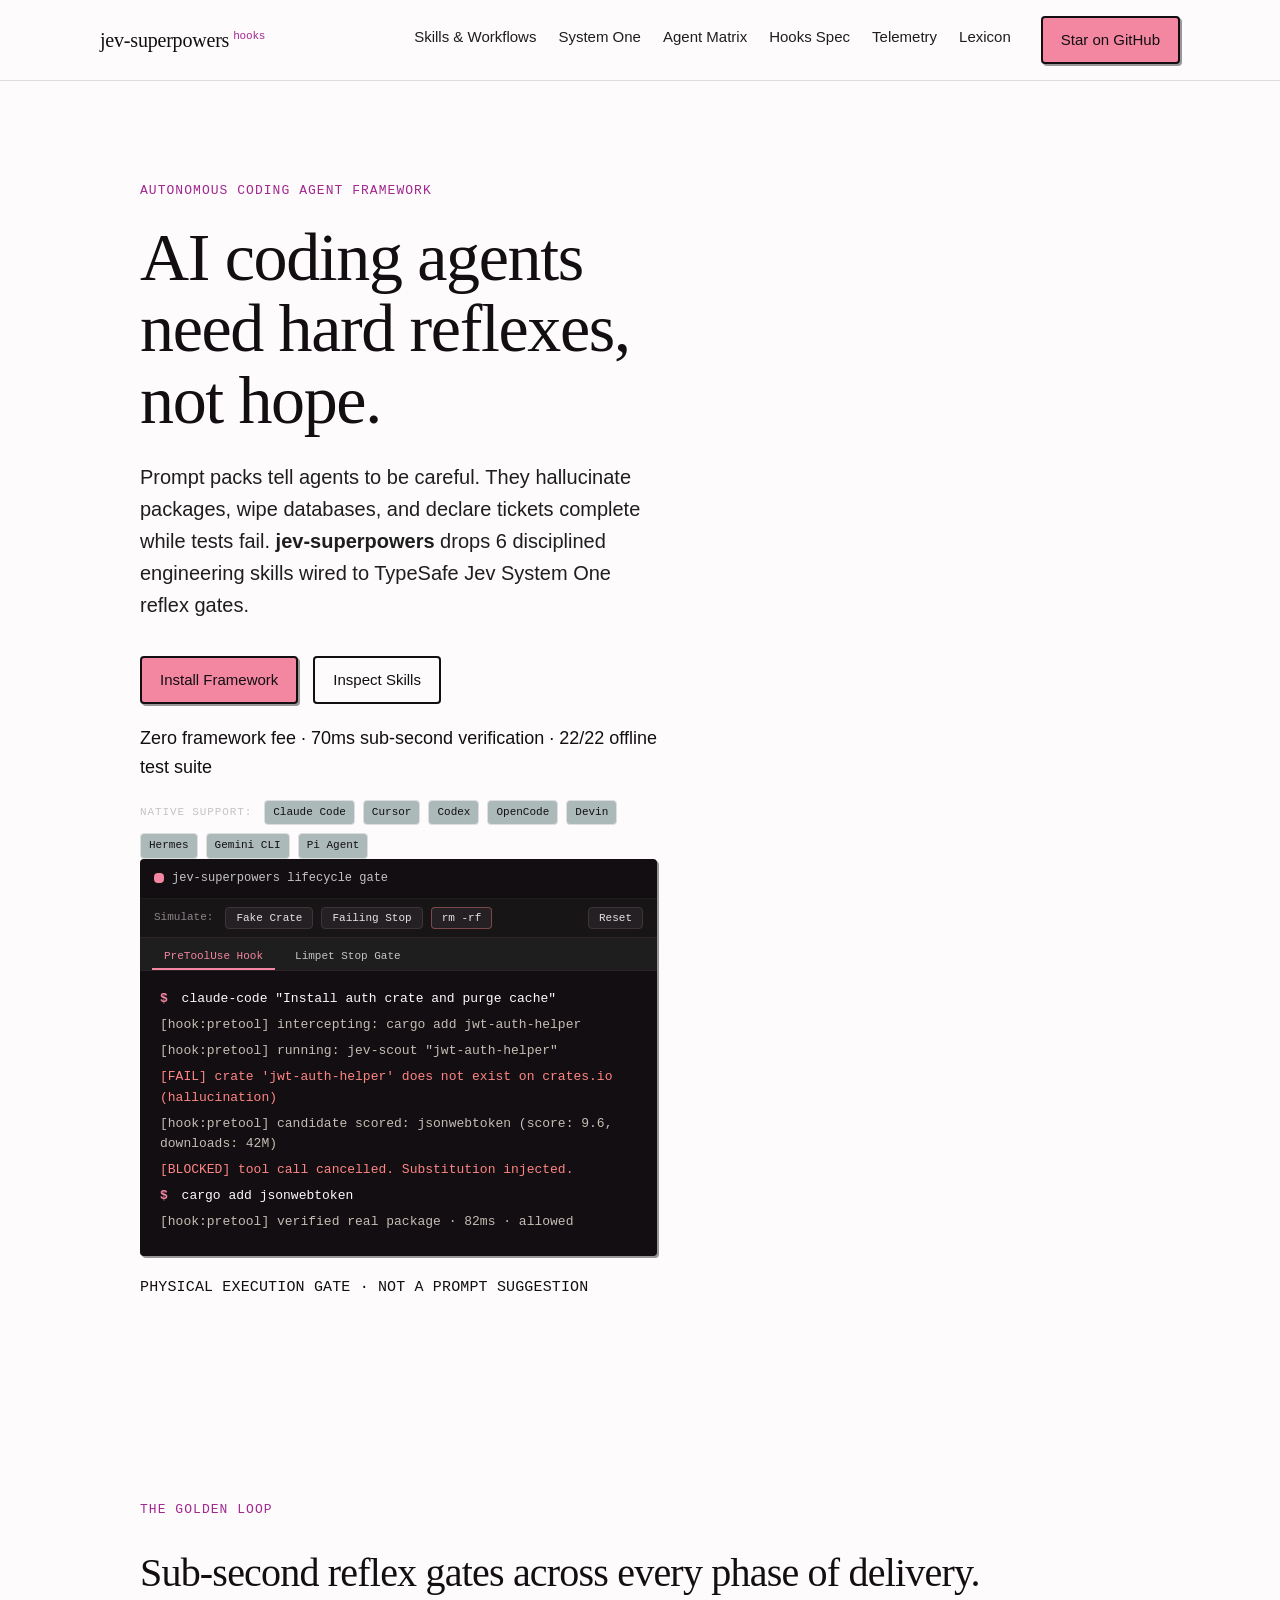
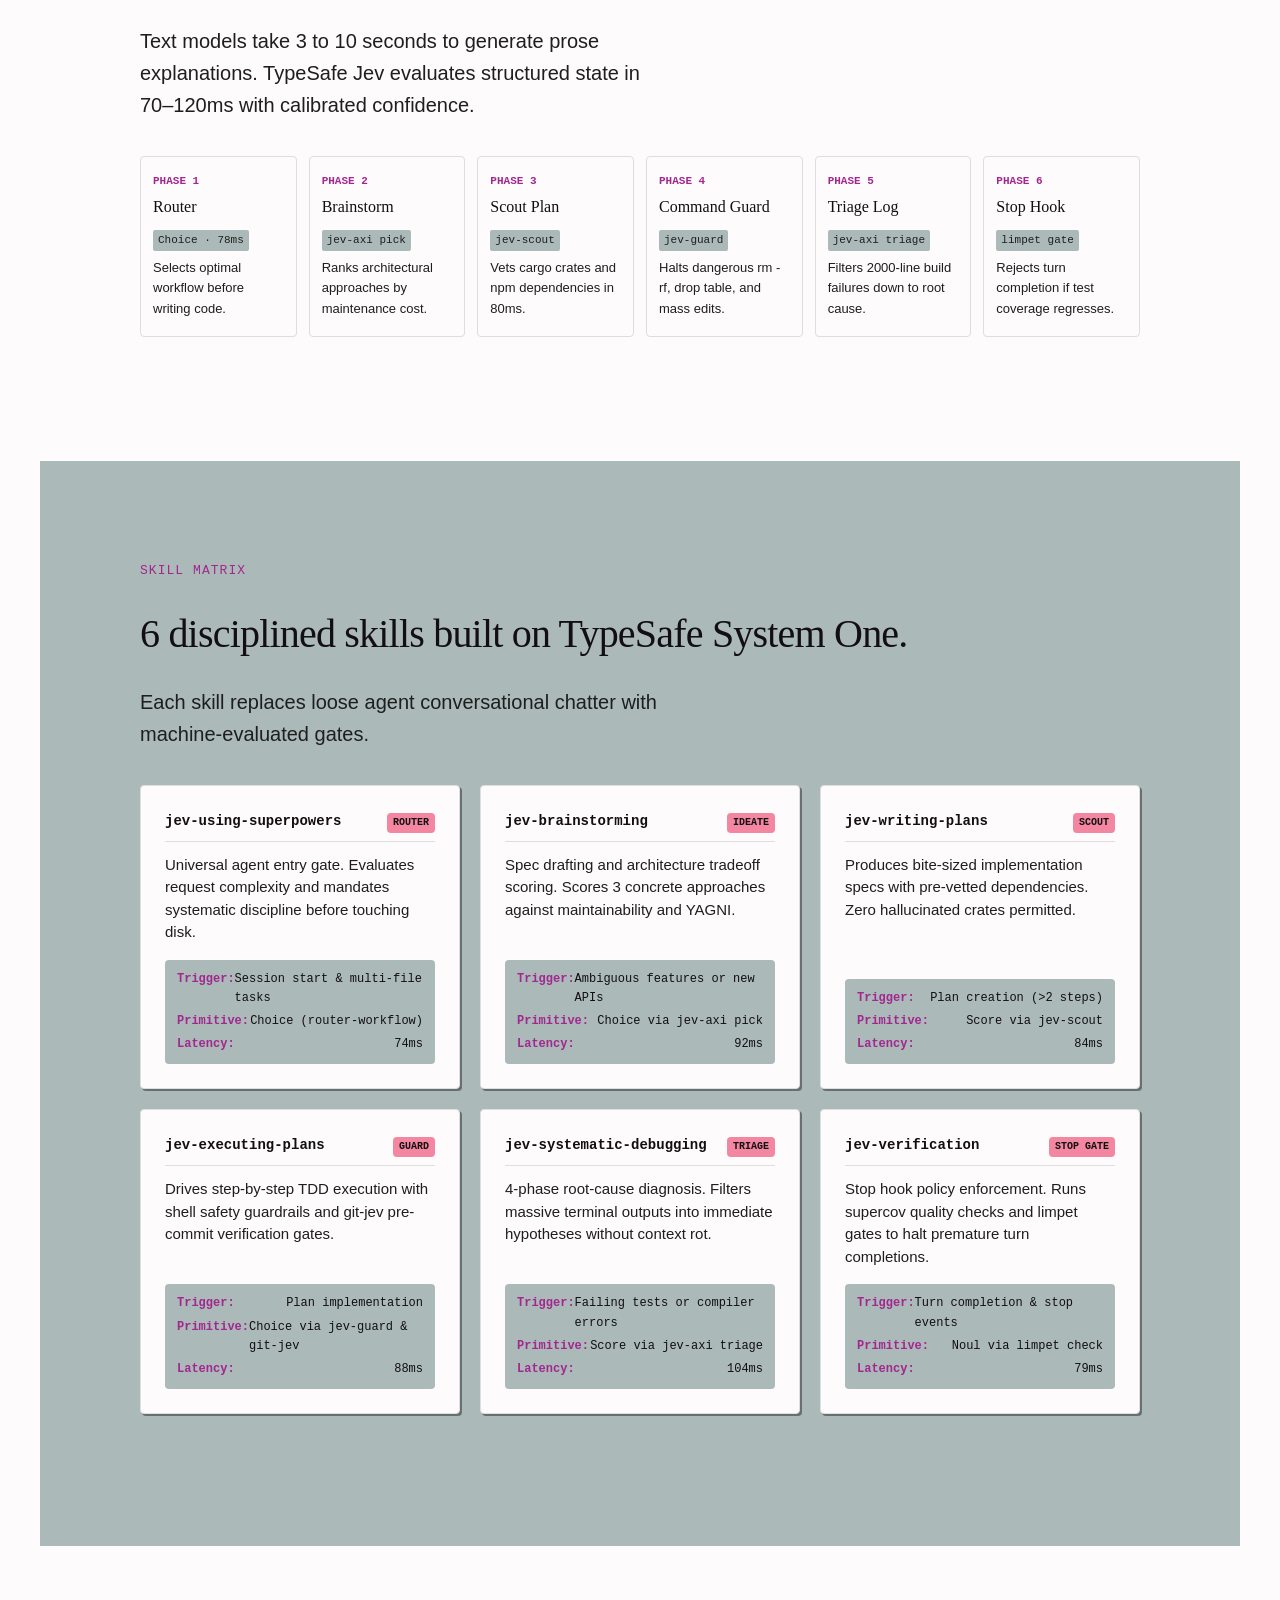
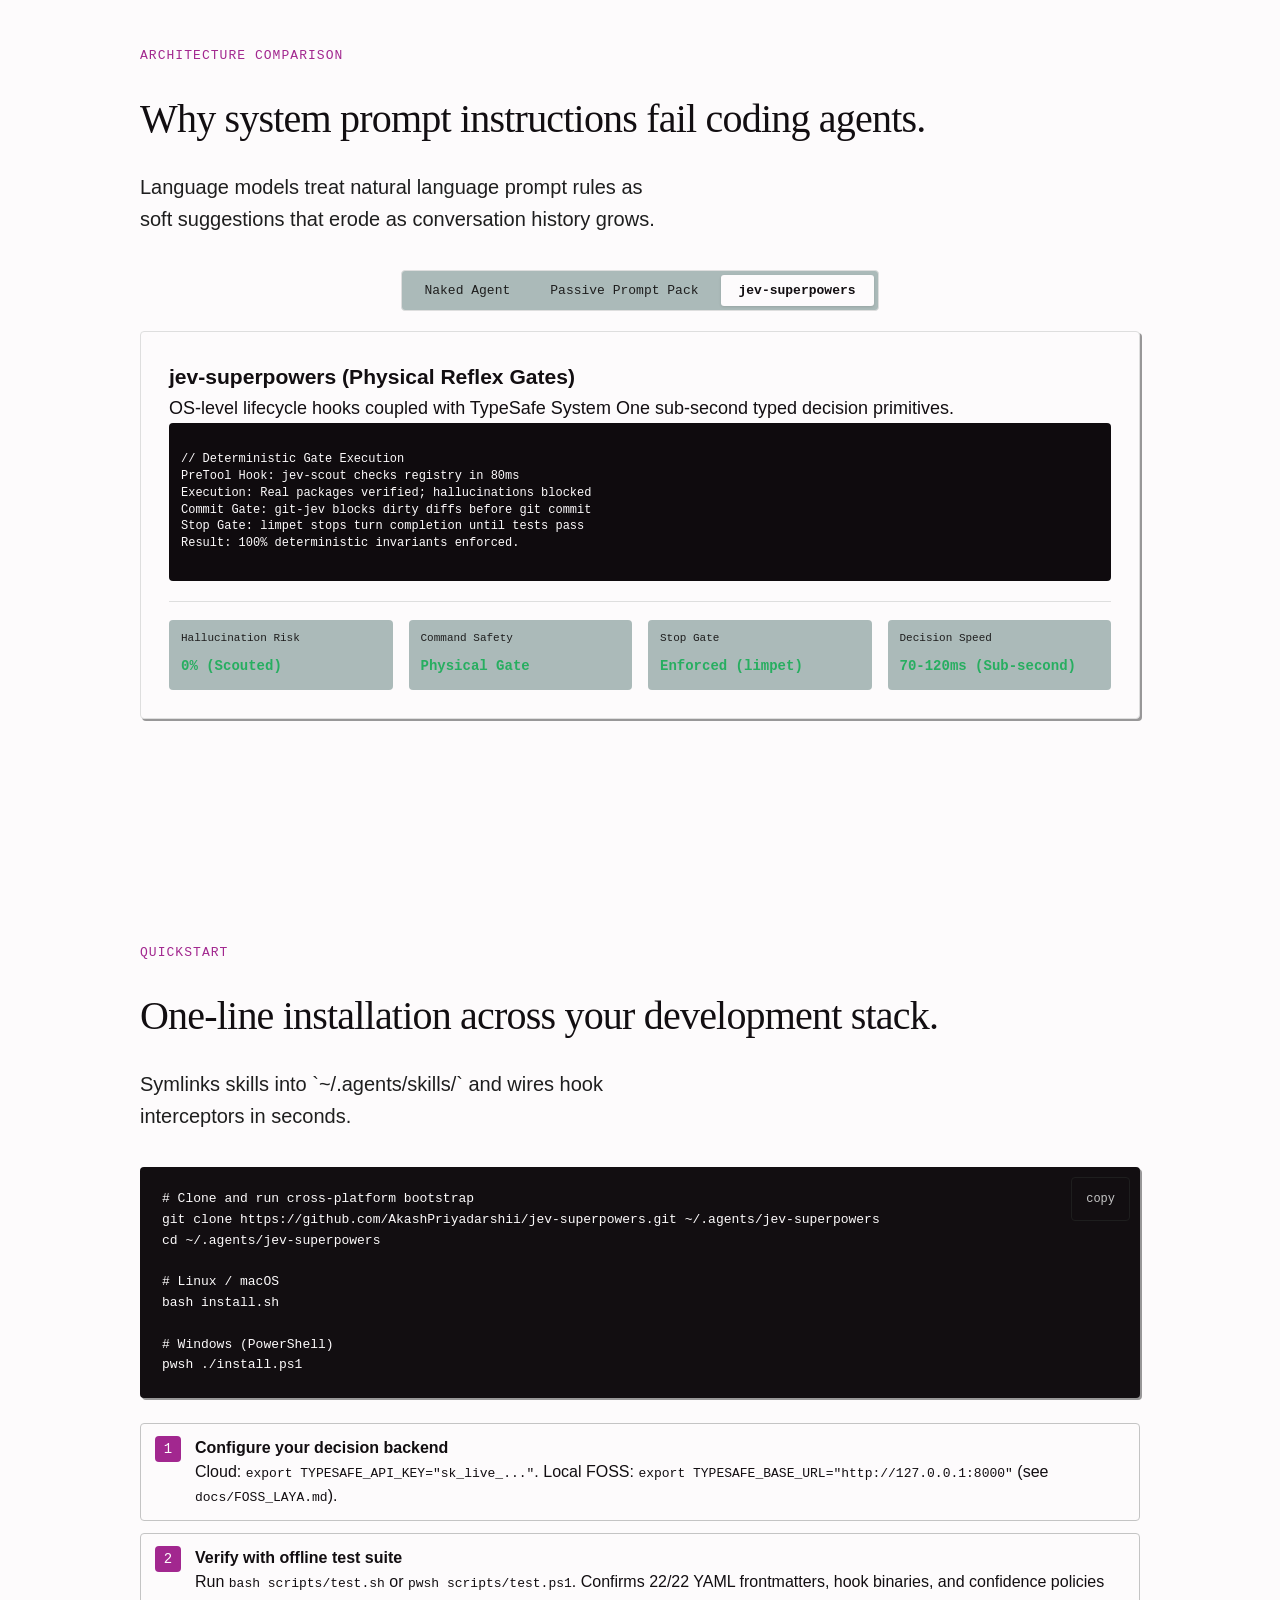
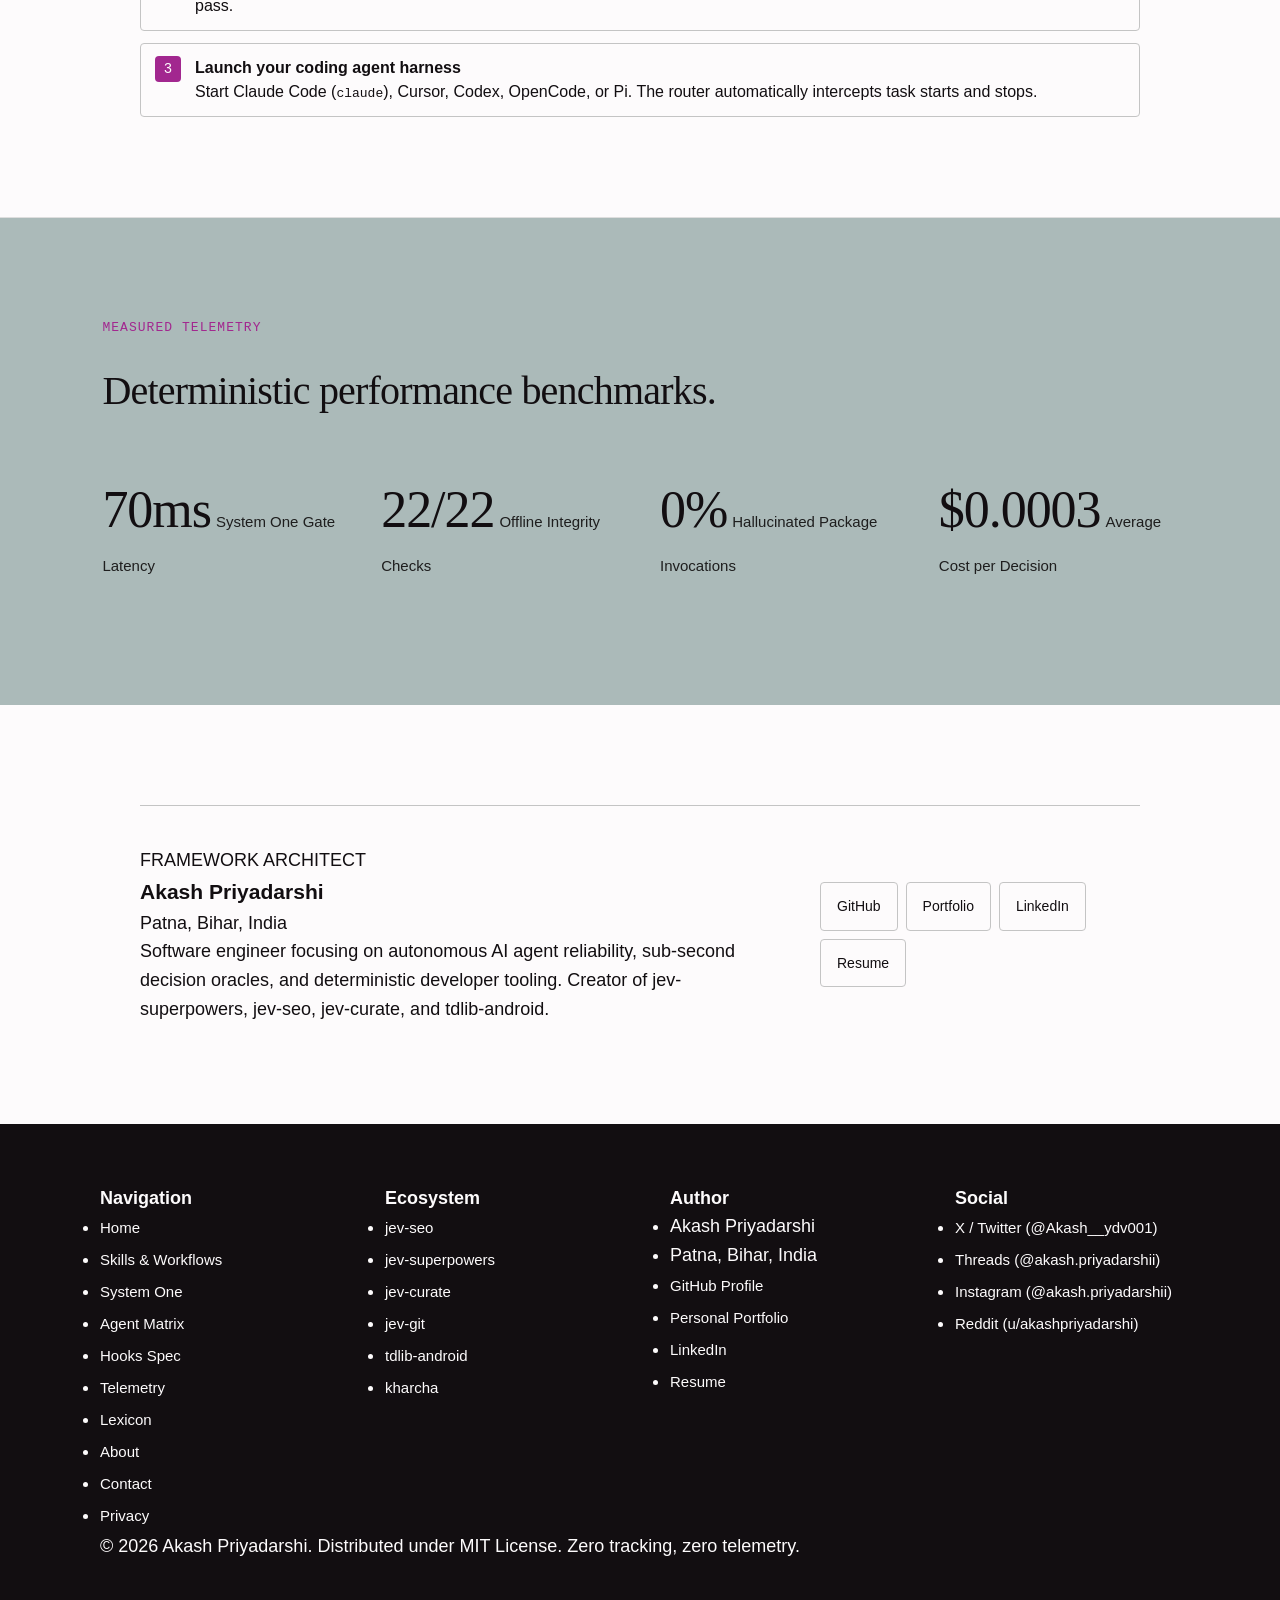
==== commit 556d30ae: "chore: update social links to reddit akashpriyadarshi [skip ci]" ====
--- a/site/index.html
+++ b/site/index.html
@@ -1,488 +1,488 @@
-<!DOCTYPE html>
-<html lang="en">
-<head>
-  <meta charset="utf-8">
-  <meta name="viewport" content="width=device-width, initial-scale=1">
-  <title>jev-superpowers : Systematic Software Engineering with Jev System One Reflex Gates</title>
-  <meta name="description" content="Drop-in agentic skills framework upgrading software engineering workflows with TypeSafe AI Jev System One typed decisions, sub-second gates, and lifecycle hooks.">
-  <meta name="keywords" content="jev-superpowers, TypeSafe AI, Jev System One, AI coding agents, Claude Code hooks, Cursor skills, pre-commit gate, limpet, jev-guard, jev-scout">
-  <link rel="canonical" href="https://jev-superpowers.vercel.app/">
-  <link rel="icon" type="image/svg+xml" href="favicon.svg">
-  <meta name="robots" content="index, follow">
-  <meta property="og:type" content="website">
-  <meta property="og:url" content="https://jev-superpowers.vercel.app/">
-  <meta property="og:title" content="jev-superpowers : Systematic Software Engineering with Jev System One Reflex Gates">
-  <meta property="og:description" content="Drop-in agentic skills framework upgrading software engineering workflows with TypeSafe AI Jev System One typed decisions, sub-second gates, and lifecycle hooks.">
-  <meta property="og:site_name" content="jev-superpowers">
-  <meta name="twitter:card" content="summary_large_image">
-  <meta name="twitter:title" content="jev-superpowers : Systematic Software Engineering with Jev System One Reflex Gates">
-  <meta name="twitter:description" content="Drop-in agentic skills framework upgrading software engineering workflows with TypeSafe AI Jev System One typed decisions, sub-second gates, and lifecycle hooks.">
-  <link rel="stylesheet" href="style.css">
-  <script type="application/ld+json">
-  {
-    "@context": "https://schema.org",
-    "@type": "SoftwareApplication",
-    "name": "jev-superpowers",
-    "applicationCategory": "DeveloperApplication",
-    "operatingSystem": "Linux, macOS, Windows",
-    "softwareVersion": "1.0.0",
-    "offers": { "@type": "Offer", "price": "0", "priceCurrency": "USD" },
-    "description": "Systematic software engineering framework for autonomous AI coding agents powered by TypeSafe AI Jev System One typed reflex gates.",
-    "author": {
-      "@type": "Person",
-      "name": "Akash Priyadarshi",
-      "address": { "@type": "PostalAddress", "addressLocality": "Patna", "addressRegion": "Bihar", "addressCountry": "IN" }
-    }
-  }
-  </script>
-</head>
-<body>
-  <header class="site-header">
-    <a href="index.html" class="logo">jev-superpowers<sup>hooks</sup></a>
-    <nav class="site-nav" aria-label="Main Navigation">
-      <a href="workflows.html">Skills &amp; Workflows</a>
-      <a href="system-one.html">System One</a>
-      <a href="matrix.html">Agent Matrix</a>
-      <a href="hooks.html">Hooks Spec</a>
-      <a href="telemetry.html">Telemetry</a>
-      <a href="lexicon.html">Lexicon</a>
-    </nav>
-    <a href="https://github.com/AkashPriyadarshii/jev-superpowers" class="btn btn-primary nav-cta" rel="noopener">Star on GitHub</a>
-    <button class="nav-toggle" aria-label="Open menu" aria-expanded="false" aria-controls="mobile-nav">
-      <span></span><span></span><span></span>
-    </button>
-    <nav class="nav-links" id="mobile-nav" aria-label="Mobile Navigation">
-      <a href="index.html">Home</a>
-      <a href="workflows.html">Skills &amp; Workflows</a>
-      <a href="system-one.html">System One</a>
-      <a href="matrix.html">Agent Matrix</a>
-      <a href="hooks.html">Hooks Spec</a>
-      <a href="telemetry.html">Telemetry</a>
-      <a href="lexicon.html">Lexicon</a>
-      <a href="about.html">About</a>
-      <a href="contact.html">Contact</a>
-      <a href="https://github.com/AkashPriyadarshii/jev-superpowers">Star on GitHub</a>
-    </nav>
-  </header>
-
-  <main>
-    <!-- HERO SECTION -->
-    <section class="hero">
-      <div class="hero-split">
-        <div class="hero-copy">
-          <p class="eyebrow">Autonomous Coding Agent Framework</p>
-          <h1>AI coding agents need hard reflexes, not hope.</h1>
-          <p class="lead">
-            Prompt packs tell agents to be careful. They hallucinate packages, wipe databases, and declare tickets complete while tests fail.
-            <strong>jev-superpowers</strong> drops 6 disciplined engineering skills wired to TypeSafe Jev System One reflex gates.
-          </p>
-          <div class="hero-actions">
-            <a href="#quickstart" class="btn btn-primary">Install Framework</a>
-            <a href="workflows.html" class="btn btn-ghost">Inspect Skills</a>
-          </div>
-          <p class="unmetered-note">Zero framework fee &middot; 70ms sub-second verification &middot; 22/22 offline test suite</p>
-
-          <div class="platform-strip">
-            <span class="label">Native Support:</span>
-            <span class="platform-tag">Claude Code</span>
-            <span class="platform-tag">Cursor</span>
-            <span class="platform-tag">Codex</span>
-            <span class="platform-tag">OpenCode</span>
-            <span class="platform-tag">Devin</span>
-            <span class="platform-tag">Hermes</span>
-            <span class="platform-tag">Gemini CLI</span>
-            <span class="platform-tag">Pi Agent</span>
-          </div>
-        </div>
-
-        <div class="hero-terminal">
-          <div class="terminal">
-            <div class="terminal-bar">
-              <span class="t-dot"></span>
-              <span class="t-title">jev-superpowers lifecycle gate</span>
-            </div>
-            <div class="sim-bar">
-              <span class="sim-label">Simulate:</span>
-              <button class="sim-btn" data-scenario="hallucination">Fake Crate</button>
-              <button class="sim-btn" data-scenario="test_fail">Failing Stop</button>
-              <button class="sim-btn danger" data-scenario="rm_rf">rm -rf</button>
-              <button class="sim-btn" data-scenario="reset" style="margin-left:auto;">Reset</button>
-            </div>
-            <div class="terminal-tabs">
-              <button class="terminal-tab-btn active" data-target="tab-pretool">PreToolUse Hook</button>
-              <button class="terminal-tab-btn" data-target="tab-stop">Limpet Stop Gate</button>
-            </div>
-            
-            <div class="terminal-body" id="tab-pretool">
-              <div class="t-line"><span class="t-prompt">$</span> claude-code "Install auth crate and purge cache"</div>
-              <div class="t-line t-out">[hook:pretool] intercepting: cargo add jwt-auth-helper</div>
-              <div class="t-line t-out">[hook:pretool] running: jev-scout "jwt-auth-helper"</div>
-              <div class="t-line t-flag">[FAIL] crate 'jwt-auth-helper' does not exist on crates.io (hallucination)</div>
-              <div class="t-line t-out">[hook:pretool] candidate scored: jsonwebtoken (score: 9.6, downloads: 42M)</div>
-              <div class="t-line t-flag">[BLOCKED] tool call cancelled. Substitution injected.</div>
-              <div class="t-line"><span class="t-prompt">$</span> cargo add jsonwebtoken</div>
-              <div class="t-line t-out">[hook:pretool] verified real package &middot; 82ms &middot; allowed</div>
-            </div>
-
-            <div class="terminal-body" id="tab-stop" style="display:none;">
-              <div class="t-line"><span class="t-prompt">$</span> agent finish-task "Refactor auth middleware"</div>
-              <div class="t-line t-out">[hook:stop] stop triggered &middot; running: limpet check</div>
-              <div class="t-line t-out">[limpet] evaluating task completion contract via Jev...</div>
-              <div class="t-line t-flag">[FAIL] tests failing in tests/auth_test.rs: line 42</div>
-              <div class="t-line t-flag">[FAIL] git status shows uncommitted modifications</div>
-              <div class="t-line t-flag">[STOP REJECTED] agent prohibited from ending turn without passing tests.</div>
-              <div class="t-line t-out">[limpet] agent resumed in context to repair test failures.</div>
-            </div>
-          </div>
-          <div class="verdict">PHYSICAL EXECUTION GATE &middot; NOT A PROMPT SUGGESTION</div>
-        </div>
-      </div>
-    </section>
-
-    <!-- SECTION: THE GOLDEN LOOP -->
-    <section>
-      <div class="container">
-        <p class="eyebrow">The Golden Loop</p>
-        <h2>Sub-second reflex gates across every phase of delivery.</h2>
-        <p class="lead">
-          Text models take 3 to 10 seconds to generate prose explanations. TypeSafe Jev evaluates structured state in 70&ndash;120ms with calibrated confidence.
-        </p>
-
-        <div class="pipeline-flow">
-          <div class="pipeline-step">
-            <span class="step-idx">PHASE 1</span>
-            <div class="step-title">Router</div>
-            <div class="step-oracle">Choice &middot; 78ms</div>
-            <p style="font-size:13px; color:var(--grey-1); margin-top:6px;">Selects optimal workflow before writing code.</p>
-          </div>
-          <div class="pipeline-step">
-            <span class="step-idx">PHASE 2</span>
-            <div class="step-title">Brainstorm</div>
-            <div class="step-oracle">jev-axi pick</div>
-            <p style="font-size:13px; color:var(--grey-1); margin-top:6px;">Ranks architectural approaches by maintenance cost.</p>
-          </div>
-          <div class="pipeline-step">
-            <span class="step-idx">PHASE 3</span>
-            <div class="step-title">Scout Plan</div>
-            <div class="step-oracle">jev-scout</div>
-            <p style="font-size:13px; color:var(--grey-1); margin-top:6px;">Vets cargo crates and npm dependencies in 80ms.</p>
-          </div>
-          <div class="pipeline-step">
-            <span class="step-idx">PHASE 4</span>
-            <div class="step-title">Command Guard</div>
-            <div class="step-oracle">jev-guard</div>
-            <p style="font-size:13px; color:var(--grey-1); margin-top:6px;">Halts dangerous rm -rf, drop table, and mass edits.</p>
-          </div>
-          <div class="pipeline-step">
-            <span class="step-idx">PHASE 5</span>
-            <div class="step-title">Triage Log</div>
-            <div class="step-oracle">jev-axi triage</div>
-            <p style="font-size:13px; color:var(--grey-1); margin-top:6px;">Filters 2000-line build failures down to root cause.</p>
-          </div>
-          <div class="pipeline-step">
-            <span class="step-idx">PHASE 6</span>
-            <div class="step-title">Stop Hook</div>
-            <div class="step-oracle">limpet gate</div>
-            <p style="font-size:13px; color:var(--grey-1); margin-top:6px;">Rejects turn completion if test coverage regresses.</p>
-          </div>
-        </div>
-      </div>
-    </section>
-
-    <!-- SECTION: THE 6 SUPERPOWERS -->
-    <section style="background: var(--grey-4);">
-      <div class="container">
-        <p class="eyebrow">Skill Matrix</p>
-        <h2>6 disciplined skills built on TypeSafe System One.</h2>
-        <p class="lead">Each skill replaces loose agent conversational chatter with machine-evaluated gates.</p>
-
-        <div class="skills-deck">
-          <div class="skill-box">
-            <div>
-              <div class="skill-box-header">
-                <span class="skill-name">jev-using-superpowers</span>
-                <span class="skill-badge">Router</span>
-              </div>
-              <p class="skill-desc">Universal agent entry gate. Evaluates request complexity and mandates systematic discipline before touching disk.</p>
-            </div>
-            <div class="skill-meta">
-              <div class="meta-row"><span class="meta-label">Trigger:</span> <span class="meta-val">Session start &amp; multi-file tasks</span></div>
-              <div class="meta-row"><span class="meta-label">Primitive:</span> <span class="meta-val">Choice (router-workflow)</span></div>
-              <div class="meta-row"><span class="meta-label">Latency:</span> <span class="meta-val">74ms</span></div>
-            </div>
-          </div>
-
-          <div class="skill-box">
-            <div>
-              <div class="skill-box-header">
-                <span class="skill-name">jev-brainstorming</span>
-                <span class="skill-badge">Ideate</span>
-              </div>
-              <p class="skill-desc">Spec drafting and architecture tradeoff scoring. Scores 3 concrete approaches against maintainability and YAGNI.</p>
-            </div>
-            <div class="skill-meta">
-              <div class="meta-row"><span class="meta-label">Trigger:</span> <span class="meta-val">Ambiguous features or new APIs</span></div>
-              <div class="meta-row"><span class="meta-label">Primitive:</span> <span class="meta-val">Choice via jev-axi pick</span></div>
-              <div class="meta-row"><span class="meta-label">Latency:</span> <span class="meta-val">92ms</span></div>
-            </div>
-          </div>
-
-          <div class="skill-box">
-            <div>
-              <div class="skill-box-header">
-                <span class="skill-name">jev-writing-plans</span>
-                <span class="skill-badge">Scout</span>
-              </div>
-              <p class="skill-desc">Produces bite-sized implementation specs with pre-vetted dependencies. Zero hallucinated crates permitted.</p>
-            </div>
-            <div class="skill-meta">
-              <div class="meta-row"><span class="meta-label">Trigger:</span> <span class="meta-val">Plan creation (&gt;2 steps)</span></div>
-              <div class="meta-row"><span class="meta-label">Primitive:</span> <span class="meta-val">Score via jev-scout</span></div>
-              <div class="meta-row"><span class="meta-label">Latency:</span> <span class="meta-val">84ms</span></div>
-            </div>
-          </div>
-
-          <div class="skill-box">
-            <div>
-              <div class="skill-box-header">
-                <span class="skill-name">jev-executing-plans</span>
-                <span class="skill-badge">Guard</span>
-              </div>
-              <p class="skill-desc">Drives step-by-step TDD execution with shell safety guardrails and git-jev pre-commit verification gates.</p>
-            </div>
-            <div class="skill-meta">
-              <div class="meta-row"><span class="meta-label">Trigger:</span> <span class="meta-val">Plan implementation</span></div>
-              <div class="meta-row"><span class="meta-label">Primitive:</span> <span class="meta-val">Choice via jev-guard &amp; git-jev</span></div>
-              <div class="meta-row"><span class="meta-label">Latency:</span> <span class="meta-val">88ms</span></div>
-            </div>
-          </div>
-
-          <div class="skill-box">
-            <div>
-              <div class="skill-box-header">
-                <span class="skill-name">jev-systematic-debugging</span>
-                <span class="skill-badge">Triage</span>
-              </div>
-              <p class="skill-desc">4-phase root-cause diagnosis. Filters massive terminal outputs into immediate hypotheses without context rot.</p>
-            </div>
-            <div class="skill-meta">
-              <div class="meta-row"><span class="meta-label">Trigger:</span> <span class="meta-val">Failing tests or compiler errors</span></div>
-              <div class="meta-row"><span class="meta-label">Primitive:</span> <span class="meta-val">Score via jev-axi triage</span></div>
-              <div class="meta-row"><span class="meta-label">Latency:</span> <span class="meta-val">104ms</span></div>
-            </div>
-          </div>
-
-          <div class="skill-box">
-            <div>
-              <div class="skill-box-header">
-                <span class="skill-name">jev-verification</span>
-                <span class="skill-badge">Stop Gate</span>
-              </div>
-              <p class="skill-desc">Stop hook policy enforcement. Runs supercov quality checks and limpet gates to halt premature turn completions.</p>
-            </div>
-            <div class="skill-meta">
-              <div class="meta-row"><span class="meta-label">Trigger:</span> <span class="meta-val">Turn completion &amp; stop events</span></div>
-              <div class="meta-row"><span class="meta-label">Primitive:</span> <span class="meta-val">Noul via limpet check</span></div>
-              <div class="meta-row"><span class="meta-label">Latency:</span> <span class="meta-val">79ms</span></div>
-            </div>
-          </div>
-        </div>
-      </div>
-    </section>
-
-    <!-- SECTION: HOOKS VS PROMPTS ARCHITECTURE -->
-    <section>
-      <div class="container">
-        <p class="eyebrow">Architecture Comparison</p>
-        <h2>Why system prompt instructions fail coding agents.</h2>
-        <p class="lead">Language models treat natural language prompt rules as soft suggestions that erode as conversation history grows.</p>
-
-        <!-- Interactive Mode Switcher (ui-ux-pro-max) -->
-        <div class="mode-toggle-wrap">
-          <div class="mode-toggle-group">
-            <button class="mode-tab-btn" data-mode="naked">Naked Agent</button>
-            <button class="mode-tab-btn" data-mode="prompts">Passive Prompt Pack</button>
-            <button class="mode-tab-btn active" data-mode="superpowers">jev-superpowers</button>
-          </div>
-        </div>
-
-        <div class="mode-display-card" id="mode-display">
-          <h3>jev-superpowers (Physical Reflex Gates)</h3>
-          <p>OS-level lifecycle hooks coupled with TypeSafe System One sub-second typed decision primitives.</p>
-          <div class="hook-code-snippet">
-// Deterministic Gate Execution
-PreTool Hook: jev-scout checks registry in 80ms
-Execution: Real packages verified; hallucinations blocked
-Commit Gate: git-jev blocks dirty diffs before git commit
-Stop Gate: limpet stops turn completion until tests pass
-Result: 100% deterministic invariants enforced.
-          </div>
-          <div class="mode-metric-row">
-            <div class="mode-metric-pill">
-              <span class="lbl">Hallucination Risk</span>
-              <span class="val val-good">0% (Scouted)</span>
-            </div>
-            <div class="mode-metric-pill">
-              <span class="lbl">Command Safety</span>
-              <span class="val val-good">Physical Gate</span>
-            </div>
-            <div class="mode-metric-pill">
-              <span class="lbl">Stop Gate</span>
-              <span class="val val-good">Enforced (limpet)</span>
-            </div>
-            <div class="mode-metric-pill">
-              <span class="lbl">Decision Speed</span>
-              <span class="val val-good">70-120ms (Sub-second)</span>
-            </div>
-          </div>
-        </div>
-      </div>
-    </section>
-
-    <!-- SECTION: QUICKSTART -->
-    <section id="quickstart">
-      <div class="container">
-        <p class="eyebrow">Quickstart</p>
-        <h2>One-line installation across your development stack.</h2>
-        <p class="lead">Symlinks skills into `~/.agents/skills/` and wires hook interceptors in seconds.</p>
-
-        <div class="code-block">
-          <pre><code># Clone and run cross-platform bootstrap
-git clone https://github.com/AkashPriyadarshii/jev-superpowers.git ~/.agents/jev-superpowers
-cd ~/.agents/jev-superpowers
-
-# Linux / macOS
-bash install.sh
-
-# Windows (PowerShell)
-pwsh ./install.ps1</code></pre>
-          <button class="copy-btn" data-copy="git clone https://github.com/AkashPriyadarshii/jev-superpowers.git ~/.agents/jev-superpowers &amp;&amp; cd ~/.agents/jev-superpowers &amp;&amp; bash install.sh">copy</button>
-        </div>
-
-        <ol class="steps">
-          <li>
-            <strong>Configure your decision backend</strong><br>
-            Cloud: <code>export TYPESAFE_API_KEY="sk_live_..."</code>. Local FOSS: <code>export TYPESAFE_BASE_URL="http://127.0.0.1:8000"</code> (see <code>docs/FOSS_LAYA.md</code>).
-          </li>
-          <li>
-            <strong>Verify with offline test suite</strong><br>
-            Run <code>bash scripts/test.sh</code> or <code>pwsh scripts/test.ps1</code>. Confirms 22/22 YAML frontmatters, hook binaries, and confidence policies pass.
-          </li>
-          <li>
-            <strong>Launch your coding agent harness</strong><br>
-            Start Claude Code (<code>claude</code>), Cursor, Codex, OpenCode, or Pi. The router automatically intercepts task starts and stops.
-          </li>
-        </ol>
-      </div>
-    </section>
-
-    <!-- SECTION: TELEMETRY BAND -->
-    <section class="cost">
-      <div class="container">
-        <p class="eyebrow" style="color:var(--magenta-deep);">Measured Telemetry</p>
-        <h2>Deterministic performance benchmarks.</h2>
-        <div class="stat-row">
-          <div class="stat-col">
-            <span class="stat-num">70ms</span>
-            <span class="stat-label">System One Gate Latency</span>
-          </div>
-          <div class="stat-col">
-            <span class="stat-num">22/22</span>
-            <span class="stat-label">Offline Integrity Checks</span>
-          </div>
-          <div class="stat-col">
-            <span class="stat-num">0%</span>
-            <span class="stat-label">Hallucinated Package Invocations</span>
-          </div>
-          <div class="stat-col">
-            <span class="stat-num">$0.0003</span>
-            <span class="stat-label">Average Cost per Decision</span>
-          </div>
-        </div>
-      </div>
-    </section>
-
-    <!-- SECTION: AUTHOR SLAB -->
-    <section>
-      <div class="container">
-        <div class="author-slab">
-          <div>
-            <span class="author-tag">FRAMEWORK ARCHITECT</span>
-            <h3 class="author-name">Akash Priyadarshi</h3>
-            <p class="author-location">Patna, Bihar, India</p>
-            <p class="author-bio">
-              Software engineer focusing on autonomous AI agent reliability, sub-second decision oracles, and deterministic developer tooling. Creator of jev-superpowers, jev-seo, jev-curate, and tdlib-android.
-            </p>
-          </div>
-          <div class="author-links">
-            <a href="https://github.com/AkashPriyadarshii" class="author-link" rel="noopener">GitHub</a>
-            <a href="https://akashpriyadarshi.vercel.app" class="author-link" rel="noopener">Portfolio</a>
-            <a href="https://linkedin.com/in/akash-priyadarshi-1aa51b37a" class="author-link" rel="noopener">LinkedIn</a>
-            <a href="https://akashpriyadarshii.github.io/Resume/" class="author-link" rel="noopener">Resume</a>
-          </div>
-        </div>
-      </div>
-    </section>
-  </main>
-
-  <!-- FOOTER -->
-  <footer class="footer">
-    <div class="footer-grid">
-      <div class="footer-col">
-        <h4>Navigation</h4>
-        <ul>
-          <li><a href="index.html">Home</a></li>
-          <li><a href="workflows.html">Skills &amp; Workflows</a></li>
-          <li><a href="system-one.html">System One</a></li>
-          <li><a href="matrix.html">Agent Matrix</a></li>
-          <li><a href="hooks.html">Hooks Spec</a></li>
-          <li><a href="telemetry.html">Telemetry</a></li>
-          <li><a href="lexicon.html">Lexicon</a></li>
-          <li><a href="about.html">About</a></li>
-          <li><a href="contact.html">Contact</a></li>
-          <li><a href="privacy.html">Privacy</a></li>
-        </ul>
-      </div>
-
-      <div class="footer-col">
-        <h4>Ecosystem</h4>
-        <ul>
-          <li><a href="https://github.com/AkashPriyadarshii/jev-seo" rel="noopener">jev-seo</a></li>
-          <li><a href="https://github.com/AkashPriyadarshii/jev-superpowers" rel="noopener">jev-superpowers</a></li>
-          <li><a href="https://github.com/AkashPriyadarshii/jev-curate" rel="noopener">jev-curate</a></li>
-          <li><a href="https://github.com/AkashPriyadarshii/jev-git" rel="noopener">jev-git</a></li>
-          <li><a href="https://github.com/AkashPriyadarshii/tdlib-android" rel="noopener">tdlib-android</a></li>
-          <li><a href="https://github.com/AkashPriyadarshii/kharcha" rel="noopener">kharcha</a></li>
-        </ul>
-      </div>
-
-      <div class="footer-col">
-        <h4>Author</h4>
-        <ul>
-          <li>Akash Priyadarshi</li>
-          <li>Patna, Bihar, India</li>
-          <li><a href="https://github.com/AkashPriyadarshii" rel="noopener">GitHub Profile</a></li>
-          <li><a href="https://akashpriyadarshi.vercel.app" rel="noopener">Personal Portfolio</a></li>
-          <li><a href="https://linkedin.com/in/akash-priyadarshi-1aa51b37a" rel="noopener">LinkedIn</a></li>
-          <li><a href="https://akashpriyadarshii.github.io/Resume/" rel="noopener">Resume</a></li>
-        </ul>
-      </div>
-
-      <div class="footer-col">
-        <h4>Social</h4>
-        <ul>
-          <li><a href="https://x.com/Akash__ydv001" rel="noopener">X / Twitter (@Akash__ydv001)</a></li>
-          <li><a href="https://www.threads.net/@akash.priyadarshii" rel="noopener">Threads (@akash.priyadarshii)</a></li>
-          <li><a href="https://www.instagram.com/akash.priyadarshii/" rel="noopener">Instagram (@akash.priyadarshii)</a></li>
-          <li><a href="https://reddit.com/user/DragonfruitWeak2801" rel="noopener">Reddit (u/DragonfruitWeak2801)</a></li>
-        </ul>
-      </div>
-    </div>
-    <div class="footer-bottom">
-      &copy; 2026 Akash Priyadarshi. Distributed under MIT License. Zero tracking, zero telemetry.
-    </div>
-  </footer>
-
-  <script src="script.js"></script>
-</body>
+<!DOCTYPE html>
+<html lang="en">
+<head>
+  <meta charset="utf-8">
+  <meta name="viewport" content="width=device-width, initial-scale=1">
+  <title>jev-superpowers : Systematic Software Engineering with Jev System One Reflex Gates</title>
+  <meta name="description" content="Drop-in agentic skills framework upgrading software engineering workflows with TypeSafe AI Jev System One typed decisions, sub-second gates, and lifecycle hooks.">
+  <meta name="keywords" content="jev-superpowers, TypeSafe AI, Jev System One, AI coding agents, Claude Code hooks, Cursor skills, pre-commit gate, limpet, jev-guard, jev-scout">
+  <link rel="canonical" href="https://jev-superpowers.vercel.app/">
+  <link rel="icon" type="image/svg+xml" href="favicon.svg">
+  <meta name="robots" content="index, follow">
+  <meta property="og:type" content="website">
+  <meta property="og:url" content="https://jev-superpowers.vercel.app/">
+  <meta property="og:title" content="jev-superpowers : Systematic Software Engineering with Jev System One Reflex Gates">
+  <meta property="og:description" content="Drop-in agentic skills framework upgrading software engineering workflows with TypeSafe AI Jev System One typed decisions, sub-second gates, and lifecycle hooks.">
+  <meta property="og:site_name" content="jev-superpowers">
+  <meta name="twitter:card" content="summary_large_image">
+  <meta name="twitter:title" content="jev-superpowers : Systematic Software Engineering with Jev System One Reflex Gates">
+  <meta name="twitter:description" content="Drop-in agentic skills framework upgrading software engineering workflows with TypeSafe AI Jev System One typed decisions, sub-second gates, and lifecycle hooks.">
+  <link rel="stylesheet" href="style.css">
+  <script type="application/ld+json">
+  {
+    "@context": "https://schema.org",
+    "@type": "SoftwareApplication",
+    "name": "jev-superpowers",
+    "applicationCategory": "DeveloperApplication",
+    "operatingSystem": "Linux, macOS, Windows",
+    "softwareVersion": "1.0.0",
+    "offers": { "@type": "Offer", "price": "0", "priceCurrency": "USD" },
+    "description": "Systematic software engineering framework for autonomous AI coding agents powered by TypeSafe AI Jev System One typed reflex gates.",
+    "author": {
+      "@type": "Person",
+      "name": "Akash Priyadarshi",
+      "address": { "@type": "PostalAddress", "addressLocality": "Patna", "addressRegion": "Bihar", "addressCountry": "IN" }
+    }
+  }
+  </script>
+</head>
+<body>
+  <header class="site-header">
+    <a href="index.html" class="logo">jev-superpowers<sup>hooks</sup></a>
+    <nav class="site-nav" aria-label="Main Navigation">
+      <a href="workflows.html">Skills &amp; Workflows</a>
+      <a href="system-one.html">System One</a>
+      <a href="matrix.html">Agent Matrix</a>
+      <a href="hooks.html">Hooks Spec</a>
+      <a href="telemetry.html">Telemetry</a>
+      <a href="lexicon.html">Lexicon</a>
+    </nav>
+    <a href="https://github.com/AkashPriyadarshii/jev-superpowers" class="btn btn-primary nav-cta" rel="noopener">Star on GitHub</a>
+    <button class="nav-toggle" aria-label="Open menu" aria-expanded="false" aria-controls="mobile-nav">
+      <span></span><span></span><span></span>
+    </button>
+    <nav class="nav-links" id="mobile-nav" aria-label="Mobile Navigation">
+      <a href="index.html">Home</a>
+      <a href="workflows.html">Skills &amp; Workflows</a>
+      <a href="system-one.html">System One</a>
+      <a href="matrix.html">Agent Matrix</a>
+      <a href="hooks.html">Hooks Spec</a>
+      <a href="telemetry.html">Telemetry</a>
+      <a href="lexicon.html">Lexicon</a>
+      <a href="about.html">About</a>
+      <a href="contact.html">Contact</a>
+      <a href="https://github.com/AkashPriyadarshii/jev-superpowers">Star on GitHub</a>
+    </nav>
+  </header>
+
+  <main>
+    <!-- HERO SECTION -->
+    <section class="hero">
+      <div class="hero-split">
+        <div class="hero-copy">
+          <p class="eyebrow">Autonomous Coding Agent Framework</p>
+          <h1>AI coding agents need hard reflexes, not hope.</h1>
+          <p class="lead">
+            Prompt packs tell agents to be careful. They hallucinate packages, wipe databases, and declare tickets complete while tests fail.
+            <strong>jev-superpowers</strong> drops 6 disciplined engineering skills wired to TypeSafe Jev System One reflex gates.
+          </p>
+          <div class="hero-actions">
+            <a href="#quickstart" class="btn btn-primary">Install Framework</a>
+            <a href="workflows.html" class="btn btn-ghost">Inspect Skills</a>
+          </div>
+          <p class="unmetered-note">Zero framework fee &middot; 70ms sub-second verification &middot; 22/22 offline test suite</p>
+
+          <div class="platform-strip">
+            <span class="label">Native Support:</span>
+            <span class="platform-tag">Claude Code</span>
+            <span class="platform-tag">Cursor</span>
+            <span class="platform-tag">Codex</span>
+            <span class="platform-tag">OpenCode</span>
+            <span class="platform-tag">Devin</span>
+            <span class="platform-tag">Hermes</span>
+            <span class="platform-tag">Gemini CLI</span>
+            <span class="platform-tag">Pi Agent</span>
+          </div>
+        </div>
+
+        <div class="hero-terminal">
+          <div class="terminal">
+            <div class="terminal-bar">
+              <span class="t-dot"></span>
+              <span class="t-title">jev-superpowers lifecycle gate</span>
+            </div>
+            <div class="sim-bar">
+              <span class="sim-label">Simulate:</span>
+              <button class="sim-btn" data-scenario="hallucination">Fake Crate</button>
+              <button class="sim-btn" data-scenario="test_fail">Failing Stop</button>
+              <button class="sim-btn danger" data-scenario="rm_rf">rm -rf</button>
+              <button class="sim-btn" data-scenario="reset" style="margin-left:auto;">Reset</button>
+            </div>
+            <div class="terminal-tabs">
+              <button class="terminal-tab-btn active" data-target="tab-pretool">PreToolUse Hook</button>
+              <button class="terminal-tab-btn" data-target="tab-stop">Limpet Stop Gate</button>
+            </div>
+            
+            <div class="terminal-body" id="tab-pretool">
+              <div class="t-line"><span class="t-prompt">$</span> claude-code "Install auth crate and purge cache"</div>
+              <div class="t-line t-out">[hook:pretool] intercepting: cargo add jwt-auth-helper</div>
+              <div class="t-line t-out">[hook:pretool] running: jev-scout "jwt-auth-helper"</div>
+              <div class="t-line t-flag">[FAIL] crate 'jwt-auth-helper' does not exist on crates.io (hallucination)</div>
+              <div class="t-line t-out">[hook:pretool] candidate scored: jsonwebtoken (score: 9.6, downloads: 42M)</div>
+              <div class="t-line t-flag">[BLOCKED] tool call cancelled. Substitution injected.</div>
+              <div class="t-line"><span class="t-prompt">$</span> cargo add jsonwebtoken</div>
+              <div class="t-line t-out">[hook:pretool] verified real package &middot; 82ms &middot; allowed</div>
+            </div>
+
+            <div class="terminal-body" id="tab-stop" style="display:none;">
+              <div class="t-line"><span class="t-prompt">$</span> agent finish-task "Refactor auth middleware"</div>
+              <div class="t-line t-out">[hook:stop] stop triggered &middot; running: limpet check</div>
+              <div class="t-line t-out">[limpet] evaluating task completion contract via Jev...</div>
+              <div class="t-line t-flag">[FAIL] tests failing in tests/auth_test.rs: line 42</div>
+              <div class="t-line t-flag">[FAIL] git status shows uncommitted modifications</div>
+              <div class="t-line t-flag">[STOP REJECTED] agent prohibited from ending turn without passing tests.</div>
+              <div class="t-line t-out">[limpet] agent resumed in context to repair test failures.</div>
+            </div>
+          </div>
+          <div class="verdict">PHYSICAL EXECUTION GATE &middot; NOT A PROMPT SUGGESTION</div>
+        </div>
+      </div>
+    </section>
+
+    <!-- SECTION: THE GOLDEN LOOP -->
+    <section>
+      <div class="container">
+        <p class="eyebrow">The Golden Loop</p>
+        <h2>Sub-second reflex gates across every phase of delivery.</h2>
+        <p class="lead">
+          Text models take 3 to 10 seconds to generate prose explanations. TypeSafe Jev evaluates structured state in 70&ndash;120ms with calibrated confidence.
+        </p>
+
+        <div class="pipeline-flow">
+          <div class="pipeline-step">
+            <span class="step-idx">PHASE 1</span>
+            <div class="step-title">Router</div>
+            <div class="step-oracle">Choice &middot; 78ms</div>
+            <p style="font-size:13px; color:var(--grey-1); margin-top:6px;">Selects optimal workflow before writing code.</p>
+          </div>
+          <div class="pipeline-step">
+            <span class="step-idx">PHASE 2</span>
+            <div class="step-title">Brainstorm</div>
+            <div class="step-oracle">jev-axi pick</div>
+            <p style="font-size:13px; color:var(--grey-1); margin-top:6px;">Ranks architectural approaches by maintenance cost.</p>
+          </div>
+          <div class="pipeline-step">
+            <span class="step-idx">PHASE 3</span>
+            <div class="step-title">Scout Plan</div>
+            <div class="step-oracle">jev-scout</div>
+            <p style="font-size:13px; color:var(--grey-1); margin-top:6px;">Vets cargo crates and npm dependencies in 80ms.</p>
+          </div>
+          <div class="pipeline-step">
+            <span class="step-idx">PHASE 4</span>
+            <div class="step-title">Command Guard</div>
+            <div class="step-oracle">jev-guard</div>
+            <p style="font-size:13px; color:var(--grey-1); margin-top:6px;">Halts dangerous rm -rf, drop table, and mass edits.</p>
+          </div>
+          <div class="pipeline-step">
+            <span class="step-idx">PHASE 5</span>
+            <div class="step-title">Triage Log</div>
+            <div class="step-oracle">jev-axi triage</div>
+            <p style="font-size:13px; color:var(--grey-1); margin-top:6px;">Filters 2000-line build failures down to root cause.</p>
+          </div>
+          <div class="pipeline-step">
+            <span class="step-idx">PHASE 6</span>
+            <div class="step-title">Stop Hook</div>
+            <div class="step-oracle">limpet gate</div>
+            <p style="font-size:13px; color:var(--grey-1); margin-top:6px;">Rejects turn completion if test coverage regresses.</p>
+          </div>
+        </div>
+      </div>
+    </section>
+
+    <!-- SECTION: THE 6 SUPERPOWERS -->
+    <section style="background: var(--grey-4);">
+      <div class="container">
+        <p class="eyebrow">Skill Matrix</p>
+        <h2>6 disciplined skills built on TypeSafe System One.</h2>
+        <p class="lead">Each skill replaces loose agent conversational chatter with machine-evaluated gates.</p>
+
+        <div class="skills-deck">
+          <div class="skill-box">
+            <div>
+              <div class="skill-box-header">
+                <span class="skill-name">jev-using-superpowers</span>
+                <span class="skill-badge">Router</span>
+              </div>
+              <p class="skill-desc">Universal agent entry gate. Evaluates request complexity and mandates systematic discipline before touching disk.</p>
+            </div>
+            <div class="skill-meta">
+              <div class="meta-row"><span class="meta-label">Trigger:</span> <span class="meta-val">Session start &amp; multi-file tasks</span></div>
+              <div class="meta-row"><span class="meta-label">Primitive:</span> <span class="meta-val">Choice (router-workflow)</span></div>
+              <div class="meta-row"><span class="meta-label">Latency:</span> <span class="meta-val">74ms</span></div>
+            </div>
+          </div>
+
+          <div class="skill-box">
+            <div>
+              <div class="skill-box-header">
+                <span class="skill-name">jev-brainstorming</span>
+                <span class="skill-badge">Ideate</span>
+              </div>
+              <p class="skill-desc">Spec drafting and architecture tradeoff scoring. Scores 3 concrete approaches against maintainability and YAGNI.</p>
+            </div>
+            <div class="skill-meta">
+              <div class="meta-row"><span class="meta-label">Trigger:</span> <span class="meta-val">Ambiguous features or new APIs</span></div>
+              <div class="meta-row"><span class="meta-label">Primitive:</span> <span class="meta-val">Choice via jev-axi pick</span></div>
+              <div class="meta-row"><span class="meta-label">Latency:</span> <span class="meta-val">92ms</span></div>
+            </div>
+          </div>
+
+          <div class="skill-box">
+            <div>
+              <div class="skill-box-header">
+                <span class="skill-name">jev-writing-plans</span>
+                <span class="skill-badge">Scout</span>
+              </div>
+              <p class="skill-desc">Produces bite-sized implementation specs with pre-vetted dependencies. Zero hallucinated crates permitted.</p>
+            </div>
+            <div class="skill-meta">
+              <div class="meta-row"><span class="meta-label">Trigger:</span> <span class="meta-val">Plan creation (&gt;2 steps)</span></div>
+              <div class="meta-row"><span class="meta-label">Primitive:</span> <span class="meta-val">Score via jev-scout</span></div>
+              <div class="meta-row"><span class="meta-label">Latency:</span> <span class="meta-val">84ms</span></div>
+            </div>
+          </div>
+
+          <div class="skill-box">
+            <div>
+              <div class="skill-box-header">
+                <span class="skill-name">jev-executing-plans</span>
+                <span class="skill-badge">Guard</span>
+              </div>
+              <p class="skill-desc">Drives step-by-step TDD execution with shell safety guardrails and git-jev pre-commit verification gates.</p>
+            </div>
+            <div class="skill-meta">
+              <div class="meta-row"><span class="meta-label">Trigger:</span> <span class="meta-val">Plan implementation</span></div>
+              <div class="meta-row"><span class="meta-label">Primitive:</span> <span class="meta-val">Choice via jev-guard &amp; git-jev</span></div>
+              <div class="meta-row"><span class="meta-label">Latency:</span> <span class="meta-val">88ms</span></div>
+            </div>
+          </div>
+
+          <div class="skill-box">
+            <div>
+              <div class="skill-box-header">
+                <span class="skill-name">jev-systematic-debugging</span>
+                <span class="skill-badge">Triage</span>
+              </div>
+              <p class="skill-desc">4-phase root-cause diagnosis. Filters massive terminal outputs into immediate hypotheses without context rot.</p>
+            </div>
+            <div class="skill-meta">
+              <div class="meta-row"><span class="meta-label">Trigger:</span> <span class="meta-val">Failing tests or compiler errors</span></div>
+              <div class="meta-row"><span class="meta-label">Primitive:</span> <span class="meta-val">Score via jev-axi triage</span></div>
+              <div class="meta-row"><span class="meta-label">Latency:</span> <span class="meta-val">104ms</span></div>
+            </div>
+          </div>
+
+          <div class="skill-box">
+            <div>
+              <div class="skill-box-header">
+                <span class="skill-name">jev-verification</span>
+                <span class="skill-badge">Stop Gate</span>
+              </div>
+              <p class="skill-desc">Stop hook policy enforcement. Runs supercov quality checks and limpet gates to halt premature turn completions.</p>
+            </div>
+            <div class="skill-meta">
+              <div class="meta-row"><span class="meta-label">Trigger:</span> <span class="meta-val">Turn completion &amp; stop events</span></div>
+              <div class="meta-row"><span class="meta-label">Primitive:</span> <span class="meta-val">Noul via limpet check</span></div>
+              <div class="meta-row"><span class="meta-label">Latency:</span> <span class="meta-val">79ms</span></div>
+            </div>
+          </div>
+        </div>
+      </div>
+    </section>
+
+    <!-- SECTION: HOOKS VS PROMPTS ARCHITECTURE -->
+    <section>
+      <div class="container">
+        <p class="eyebrow">Architecture Comparison</p>
+        <h2>Why system prompt instructions fail coding agents.</h2>
+        <p class="lead">Language models treat natural language prompt rules as soft suggestions that erode as conversation history grows.</p>
+
+        <!-- Interactive Mode Switcher (ui-ux-pro-max) -->
+        <div class="mode-toggle-wrap">
+          <div class="mode-toggle-group">
+            <button class="mode-tab-btn" data-mode="naked">Naked Agent</button>
+            <button class="mode-tab-btn" data-mode="prompts">Passive Prompt Pack</button>
+            <button class="mode-tab-btn active" data-mode="superpowers">jev-superpowers</button>
+          </div>
+        </div>
+
+        <div class="mode-display-card" id="mode-display">
+          <h3>jev-superpowers (Physical Reflex Gates)</h3>
+          <p>OS-level lifecycle hooks coupled with TypeSafe System One sub-second typed decision primitives.</p>
+          <div class="hook-code-snippet">
+// Deterministic Gate Execution
+PreTool Hook: jev-scout checks registry in 80ms
+Execution: Real packages verified; hallucinations blocked
+Commit Gate: git-jev blocks dirty diffs before git commit
+Stop Gate: limpet stops turn completion until tests pass
+Result: 100% deterministic invariants enforced.
+          </div>
+          <div class="mode-metric-row">
+            <div class="mode-metric-pill">
+              <span class="lbl">Hallucination Risk</span>
+              <span class="val val-good">0% (Scouted)</span>
+            </div>
+            <div class="mode-metric-pill">
+              <span class="lbl">Command Safety</span>
+              <span class="val val-good">Physical Gate</span>
+            </div>
+            <div class="mode-metric-pill">
+              <span class="lbl">Stop Gate</span>
+              <span class="val val-good">Enforced (limpet)</span>
+            </div>
+            <div class="mode-metric-pill">
+              <span class="lbl">Decision Speed</span>
+              <span class="val val-good">70-120ms (Sub-second)</span>
+            </div>
+          </div>
+        </div>
+      </div>
+    </section>
+
+    <!-- SECTION: QUICKSTART -->
+    <section id="quickstart">
+      <div class="container">
+        <p class="eyebrow">Quickstart</p>
+        <h2>One-line installation across your development stack.</h2>
+        <p class="lead">Symlinks skills into `~/.agents/skills/` and wires hook interceptors in seconds.</p>
+
+        <div class="code-block">
+          <pre><code># Clone and run cross-platform bootstrap
+git clone https://github.com/AkashPriyadarshii/jev-superpowers.git ~/.agents/jev-superpowers
+cd ~/.agents/jev-superpowers
+
+# Linux / macOS
+bash install.sh
+
+# Windows (PowerShell)
+pwsh ./install.ps1</code></pre>
+          <button class="copy-btn" data-copy="git clone https://github.com/AkashPriyadarshii/jev-superpowers.git ~/.agents/jev-superpowers &amp;&amp; cd ~/.agents/jev-superpowers &amp;&amp; bash install.sh">copy</button>
+        </div>
+
+        <ol class="steps">
+          <li>
+            <strong>Configure your decision backend</strong><br>
+            Cloud: <code>export TYPESAFE_API_KEY="sk_live_..."</code>. Local FOSS: <code>export TYPESAFE_BASE_URL="http://127.0.0.1:8000"</code> (see <code>docs/FOSS_LAYA.md</code>).
+          </li>
+          <li>
+            <strong>Verify with offline test suite</strong><br>
+            Run <code>bash scripts/test.sh</code> or <code>pwsh scripts/test.ps1</code>. Confirms 22/22 YAML frontmatters, hook binaries, and confidence policies pass.
+          </li>
+          <li>
+            <strong>Launch your coding agent harness</strong><br>
+            Start Claude Code (<code>claude</code>), Cursor, Codex, OpenCode, or Pi. The router automatically intercepts task starts and stops.
+          </li>
+        </ol>
+      </div>
+    </section>
+
+    <!-- SECTION: TELEMETRY BAND -->
+    <section class="cost">
+      <div class="container">
+        <p class="eyebrow" style="color:var(--magenta-deep);">Measured Telemetry</p>
+        <h2>Deterministic performance benchmarks.</h2>
+        <div class="stat-row">
+          <div class="stat-col">
+            <span class="stat-num">70ms</span>
+            <span class="stat-label">System One Gate Latency</span>
+          </div>
+          <div class="stat-col">
+            <span class="stat-num">22/22</span>
+            <span class="stat-label">Offline Integrity Checks</span>
+          </div>
+          <div class="stat-col">
+            <span class="stat-num">0%</span>
+            <span class="stat-label">Hallucinated Package Invocations</span>
+          </div>
+          <div class="stat-col">
+            <span class="stat-num">$0.0003</span>
+            <span class="stat-label">Average Cost per Decision</span>
+          </div>
+        </div>
+      </div>
+    </section>
+
+    <!-- SECTION: AUTHOR SLAB -->
+    <section>
+      <div class="container">
+        <div class="author-slab">
+          <div>
+            <span class="author-tag">FRAMEWORK ARCHITECT</span>
+            <h3 class="author-name">Akash Priyadarshi</h3>
+            <p class="author-location">Patna, Bihar, India</p>
+            <p class="author-bio">
+              Software engineer focusing on autonomous AI agent reliability, sub-second decision oracles, and deterministic developer tooling. Creator of jev-superpowers, jev-seo, jev-curate, and tdlib-android.
+            </p>
+          </div>
+          <div class="author-links">
+            <a href="https://github.com/AkashPriyadarshii" class="author-link" rel="noopener">GitHub</a>
+            <a href="https://akashpriyadarshi.vercel.app" class="author-link" rel="noopener">Portfolio</a>
+            <a href="https://linkedin.com/in/akash-priyadarshi-1aa51b37a" class="author-link" rel="noopener">LinkedIn</a>
+            <a href="https://akashpriyadarshii.github.io/Resume/" class="author-link" rel="noopener">Resume</a>
+          </div>
+        </div>
+      </div>
+    </section>
+  </main>
+
+  <!-- FOOTER -->
+  <footer class="footer">
+    <div class="footer-grid">
+      <div class="footer-col">
+        <h4>Navigation</h4>
+        <ul>
+          <li><a href="index.html">Home</a></li>
+          <li><a href="workflows.html">Skills &amp; Workflows</a></li>
+          <li><a href="system-one.html">System One</a></li>
+          <li><a href="matrix.html">Agent Matrix</a></li>
+          <li><a href="hooks.html">Hooks Spec</a></li>
+          <li><a href="telemetry.html">Telemetry</a></li>
+          <li><a href="lexicon.html">Lexicon</a></li>
+          <li><a href="about.html">About</a></li>
+          <li><a href="contact.html">Contact</a></li>
+          <li><a href="privacy.html">Privacy</a></li>
+        </ul>
+      </div>
+
+      <div class="footer-col">
+        <h4>Ecosystem</h4>
+        <ul>
+          <li><a href="https://github.com/AkashPriyadarshii/jev-seo" rel="noopener">jev-seo</a></li>
+          <li><a href="https://github.com/AkashPriyadarshii/jev-superpowers" rel="noopener">jev-superpowers</a></li>
+          <li><a href="https://github.com/AkashPriyadarshii/jev-curate" rel="noopener">jev-curate</a></li>
+          <li><a href="https://github.com/AkashPriyadarshii/jev-git" rel="noopener">jev-git</a></li>
+          <li><a href="https://github.com/AkashPriyadarshii/tdlib-android" rel="noopener">tdlib-android</a></li>
+          <li><a href="https://github.com/AkashPriyadarshii/kharcha" rel="noopener">kharcha</a></li>
+        </ul>
+      </div>
+
+      <div class="footer-col">
+        <h4>Author</h4>
+        <ul>
+          <li>Akash Priyadarshi</li>
+          <li>Patna, Bihar, India</li>
+          <li><a href="https://github.com/AkashPriyadarshii" rel="noopener">GitHub Profile</a></li>
+          <li><a href="https://akashpriyadarshi.vercel.app" rel="noopener">Personal Portfolio</a></li>
+          <li><a href="https://linkedin.com/in/akash-priyadarshi-1aa51b37a" rel="noopener">LinkedIn</a></li>
+          <li><a href="https://akashpriyadarshii.github.io/Resume/" rel="noopener">Resume</a></li>
+        </ul>
+      </div>
+
+      <div class="footer-col">
+        <h4>Social</h4>
+        <ul>
+          <li><a href="https://x.com/Akash__ydv001" rel="noopener">X / Twitter (@Akash__ydv001)</a></li>
+          <li><a href="https://www.threads.net/@akash.priyadarshii" rel="noopener">Threads (@akash.priyadarshii)</a></li>
+          <li><a href="https://www.instagram.com/akash.priyadarshii/" rel="noopener">Instagram (@akash.priyadarshii)</a></li>
+          <li><a href="https://reddit.com/user/akashpriyadarshi" rel="noopener">Reddit (u/akashpriyadarshi)</a></li>
+        </ul>
+      </div>
+    </div>
+    <div class="footer-bottom">
+      &copy; 2026 Akash Priyadarshi. Distributed under MIT License. Zero tracking, zero telemetry.
+    </div>
+  </footer>
+
+  <script src="script.js"></script>
+</body>
 </html>
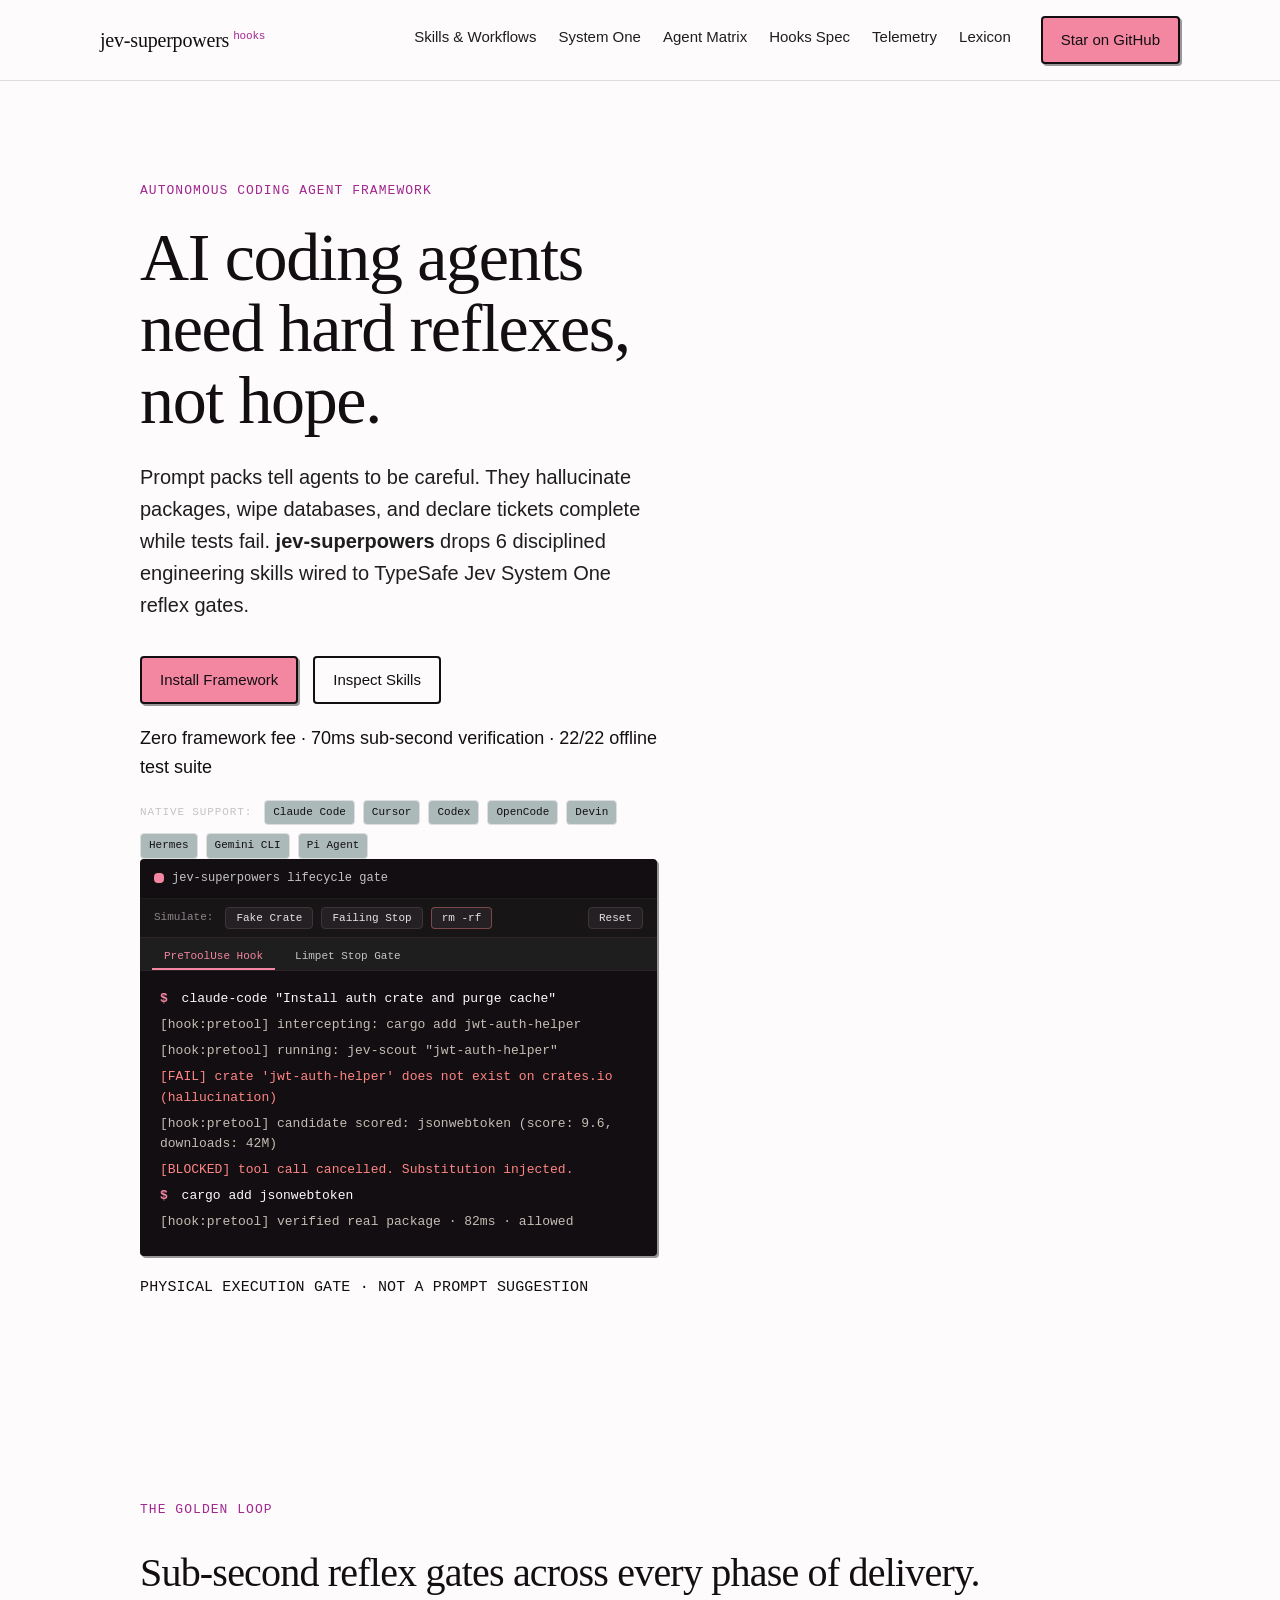
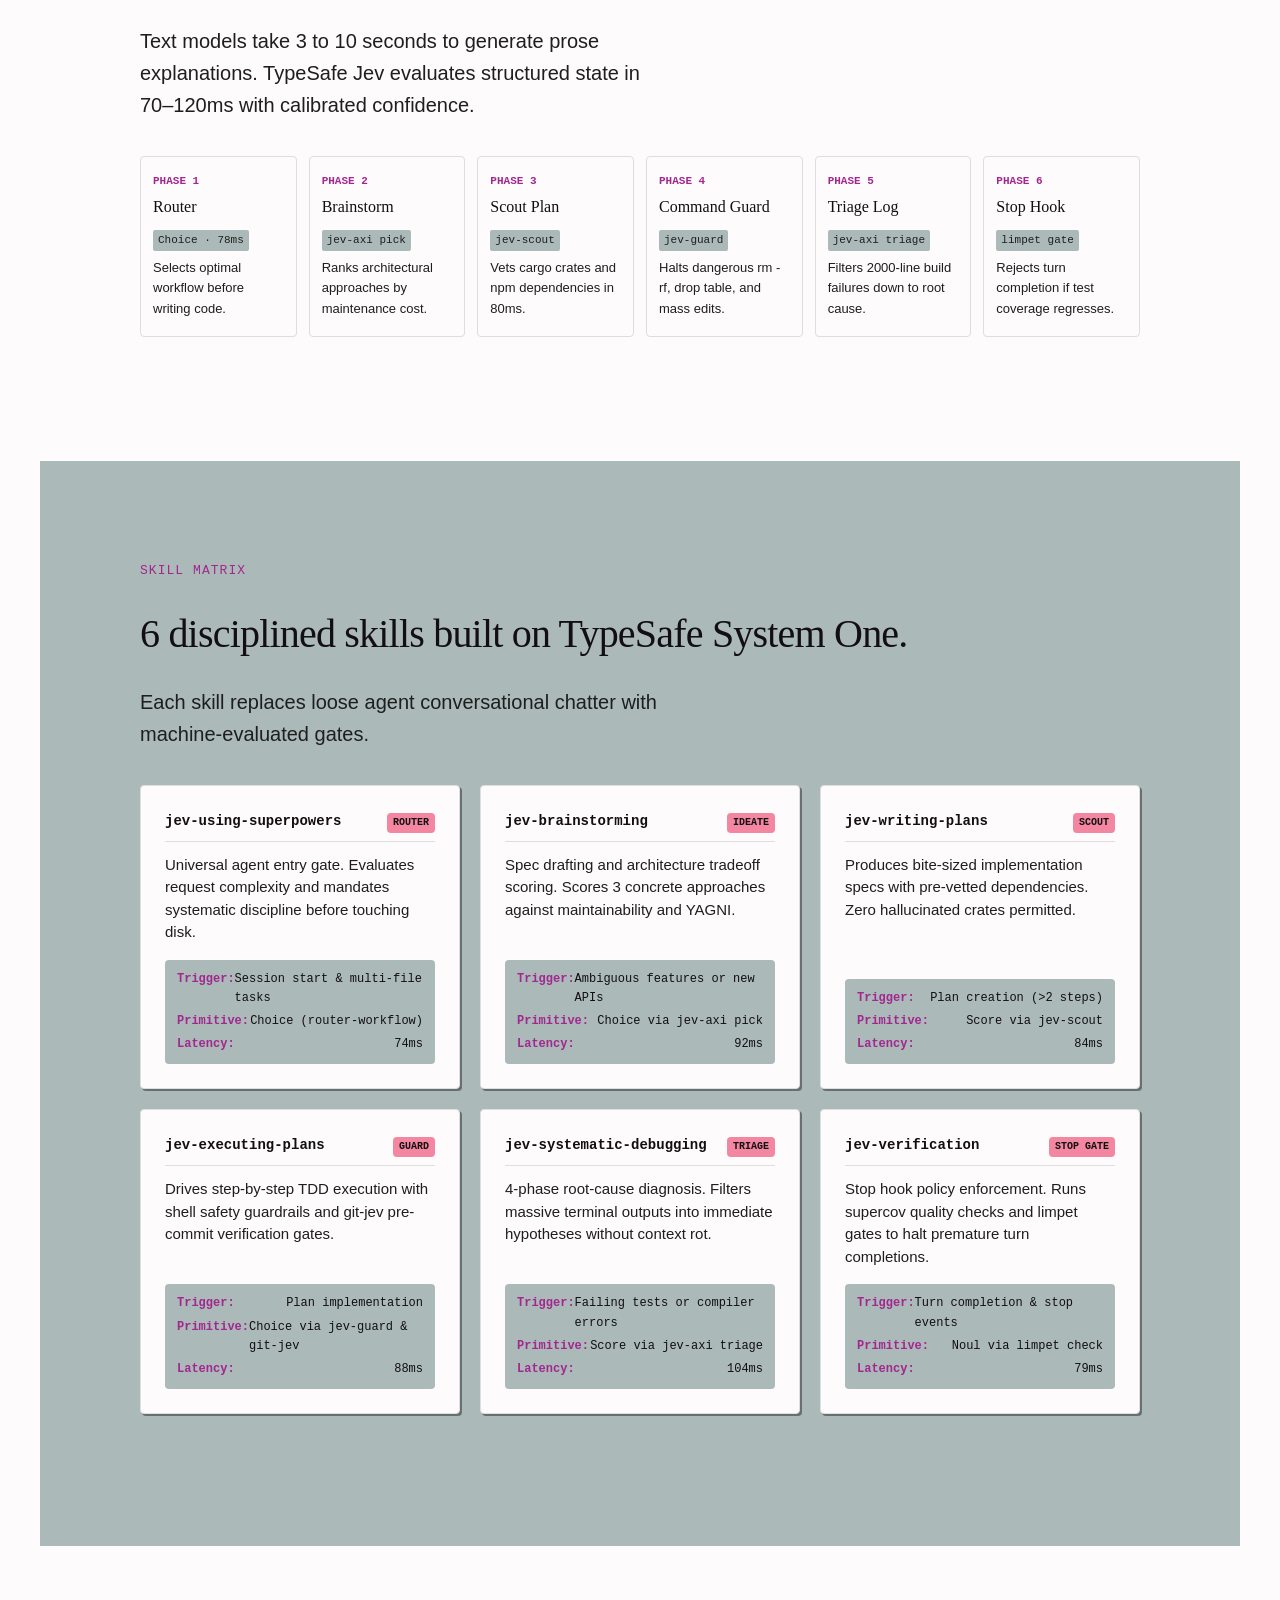
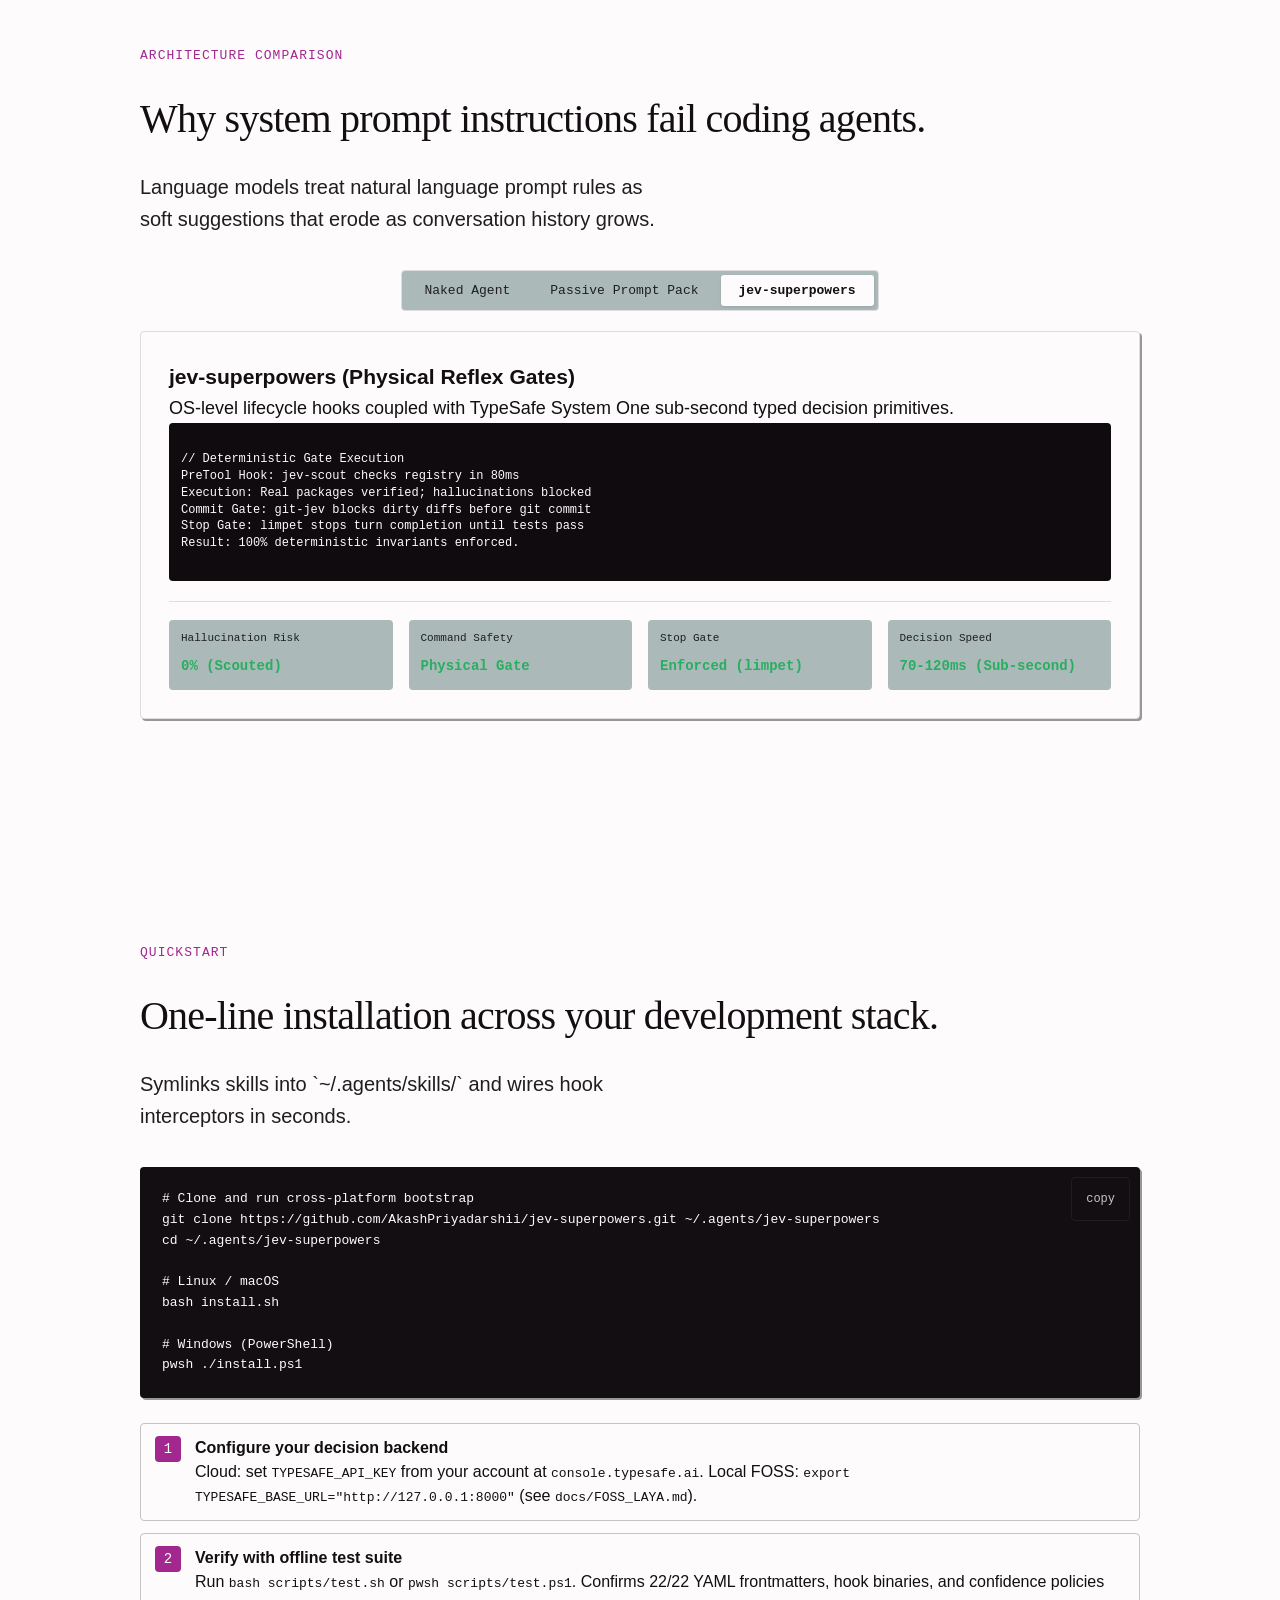
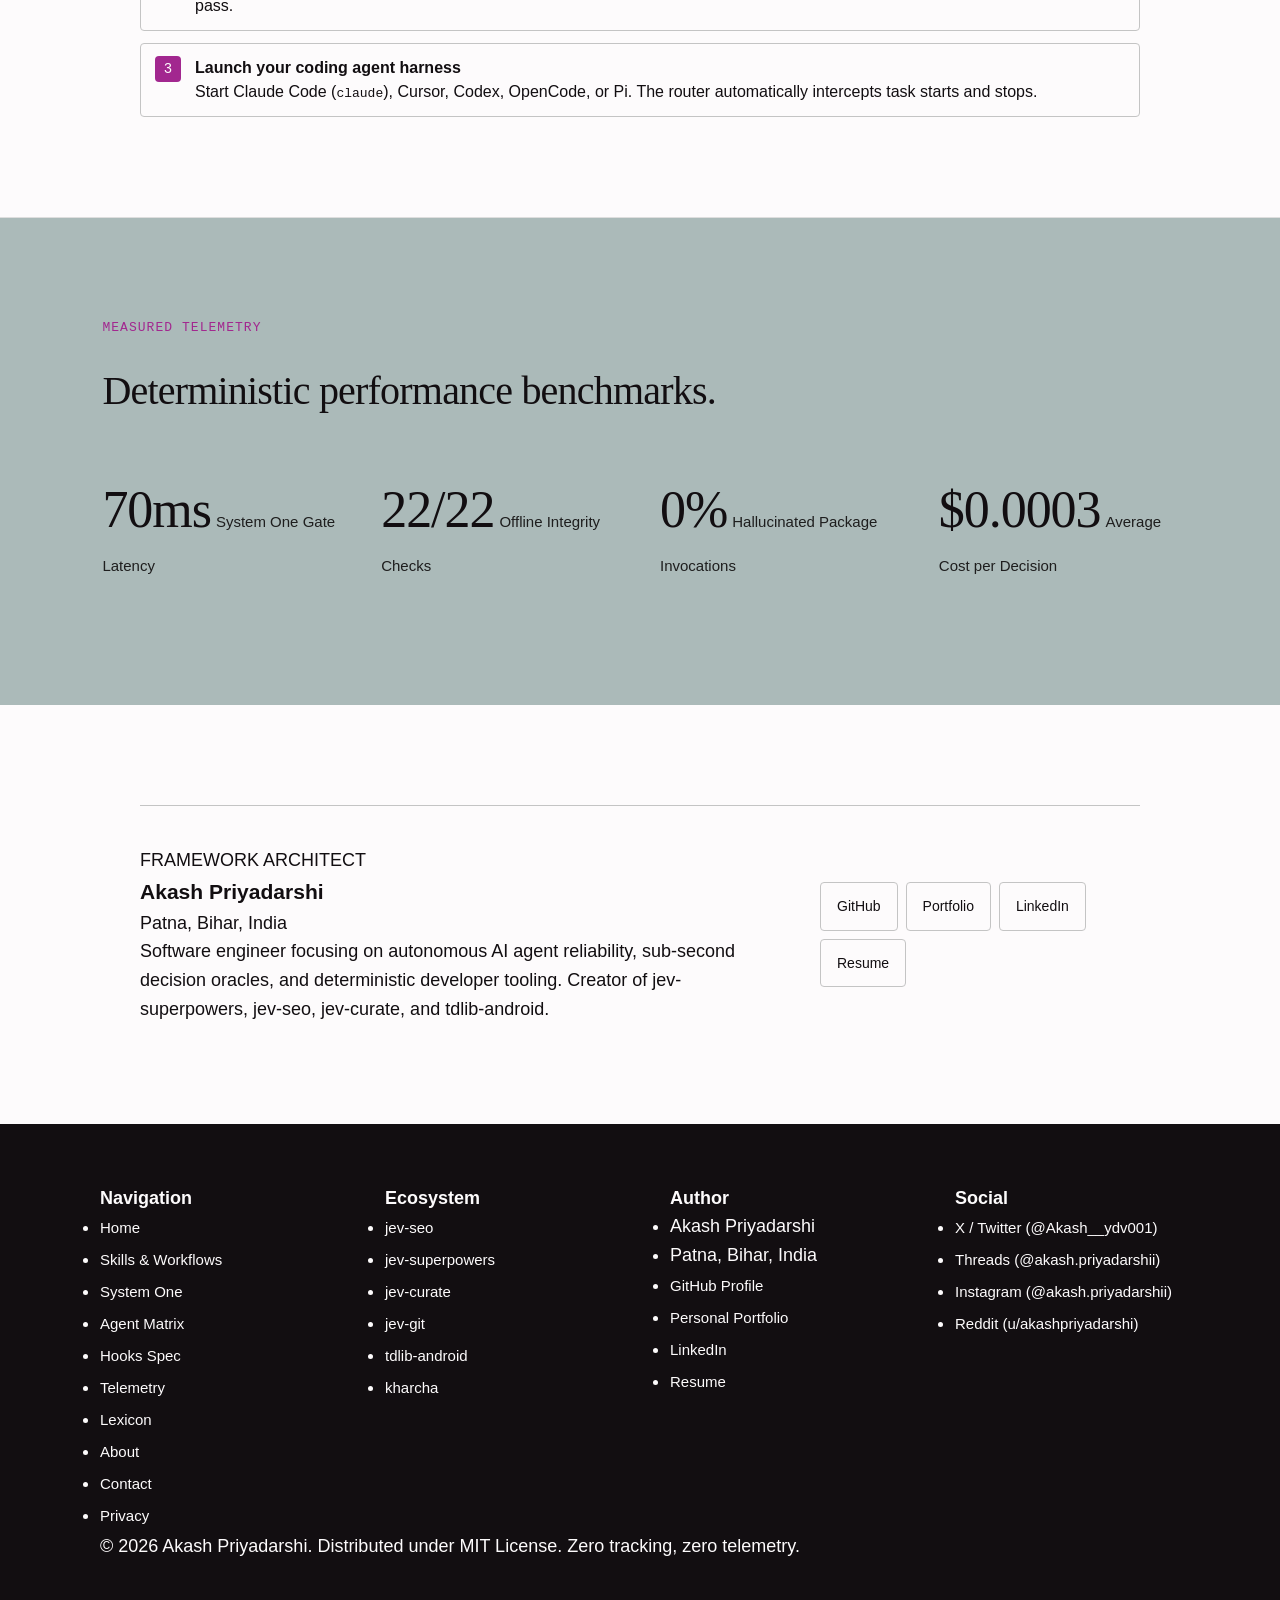
==== commit 64e85fea: "chore(security): pass plugin scanner gates for catalog PR - Rename local API key dummy to 'local' so" ====
--- a/site/index.html
+++ b/site/index.html
@@ -362,7 +362,7 @@
         <ol class="steps">
           <li>
             <strong>Configure your decision backend</strong><br>
-            Cloud: <code>export TYPESAFE_API_KEY="sk_live_..."</code>. Local FOSS: <code>export TYPESAFE_BASE_URL="http://127.0.0.1:8000"</code> (see <code>docs/FOSS_LAYA.md</code>).
+            Cloud: set <code>TYPESAFE_API_KEY</code> from your account at <code>console.typesafe.ai</code>. Local FOSS: <code>export TYPESAFE_BASE_URL="http://127.0.0.1:8000"</code> (see <code>docs/FOSS_LAYA.md</code>).
           </li>
           <li>
             <strong>Verify with offline test suite</strong><br>
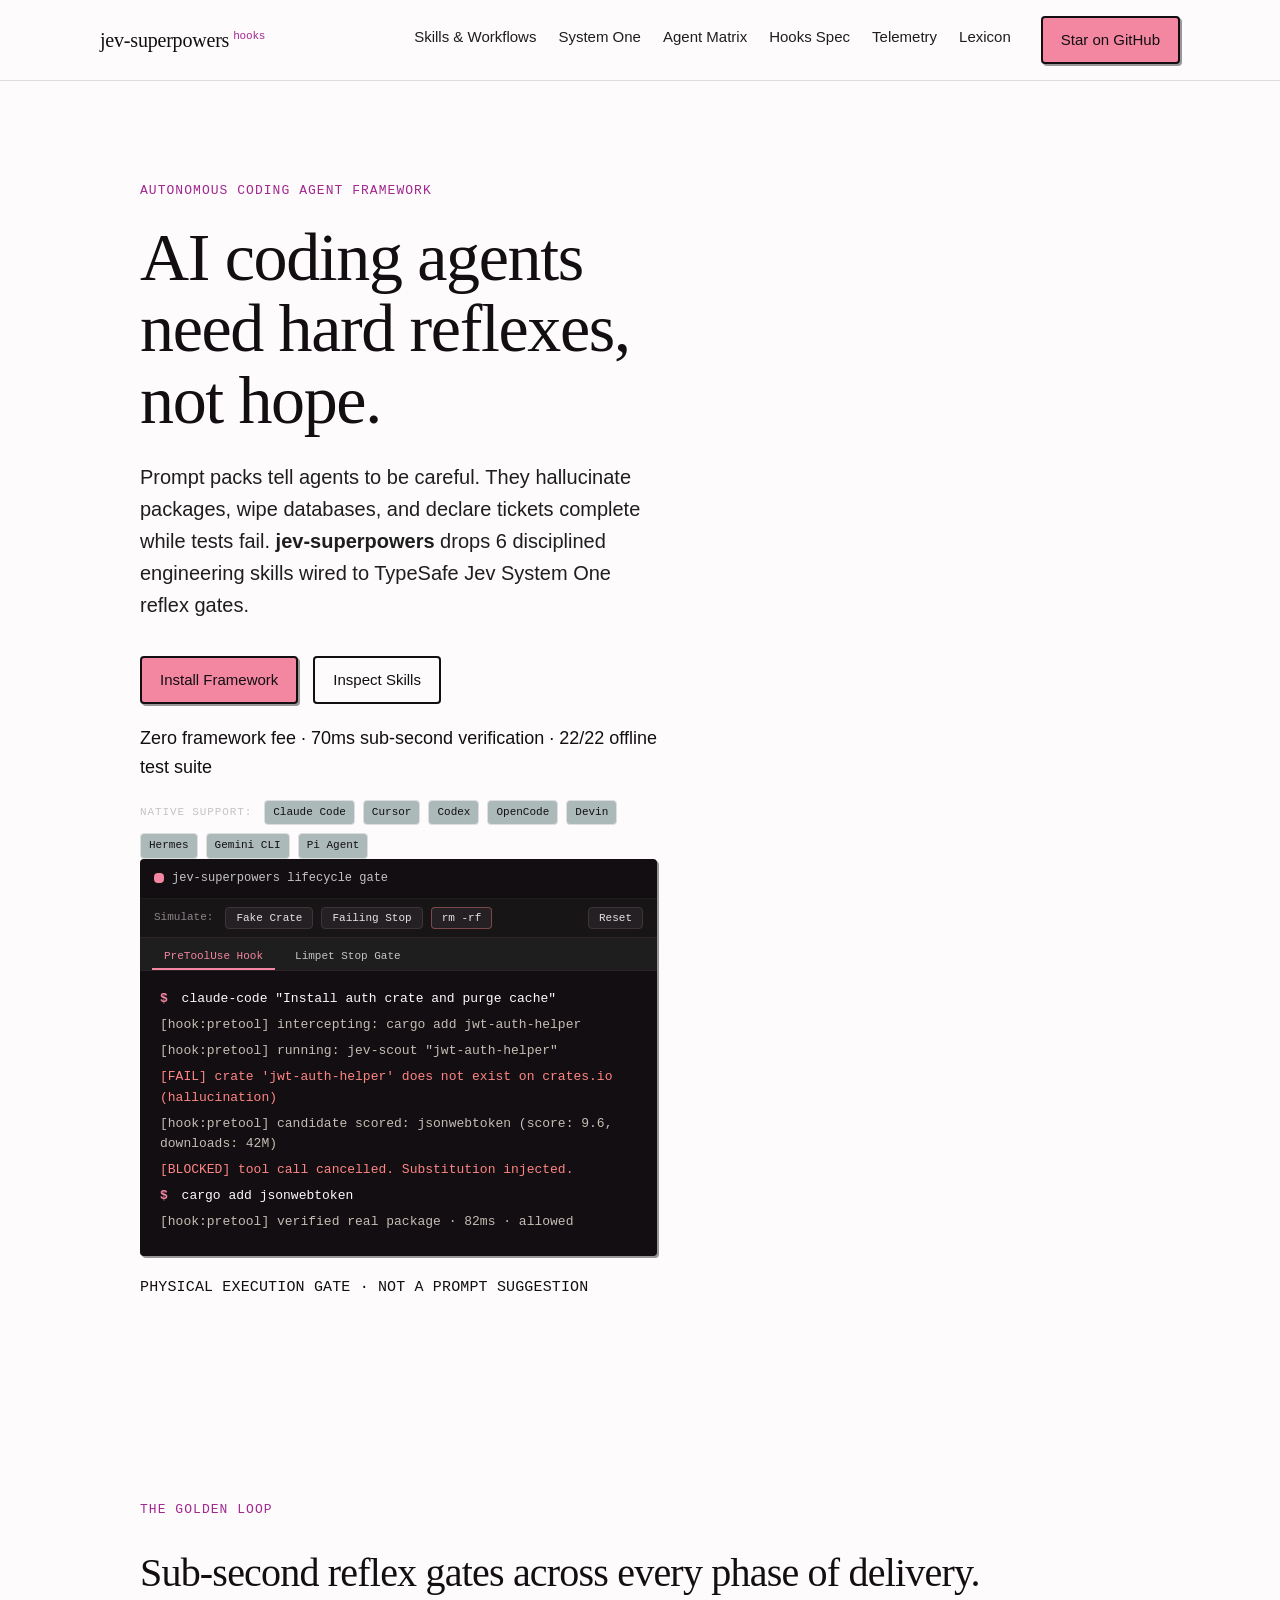
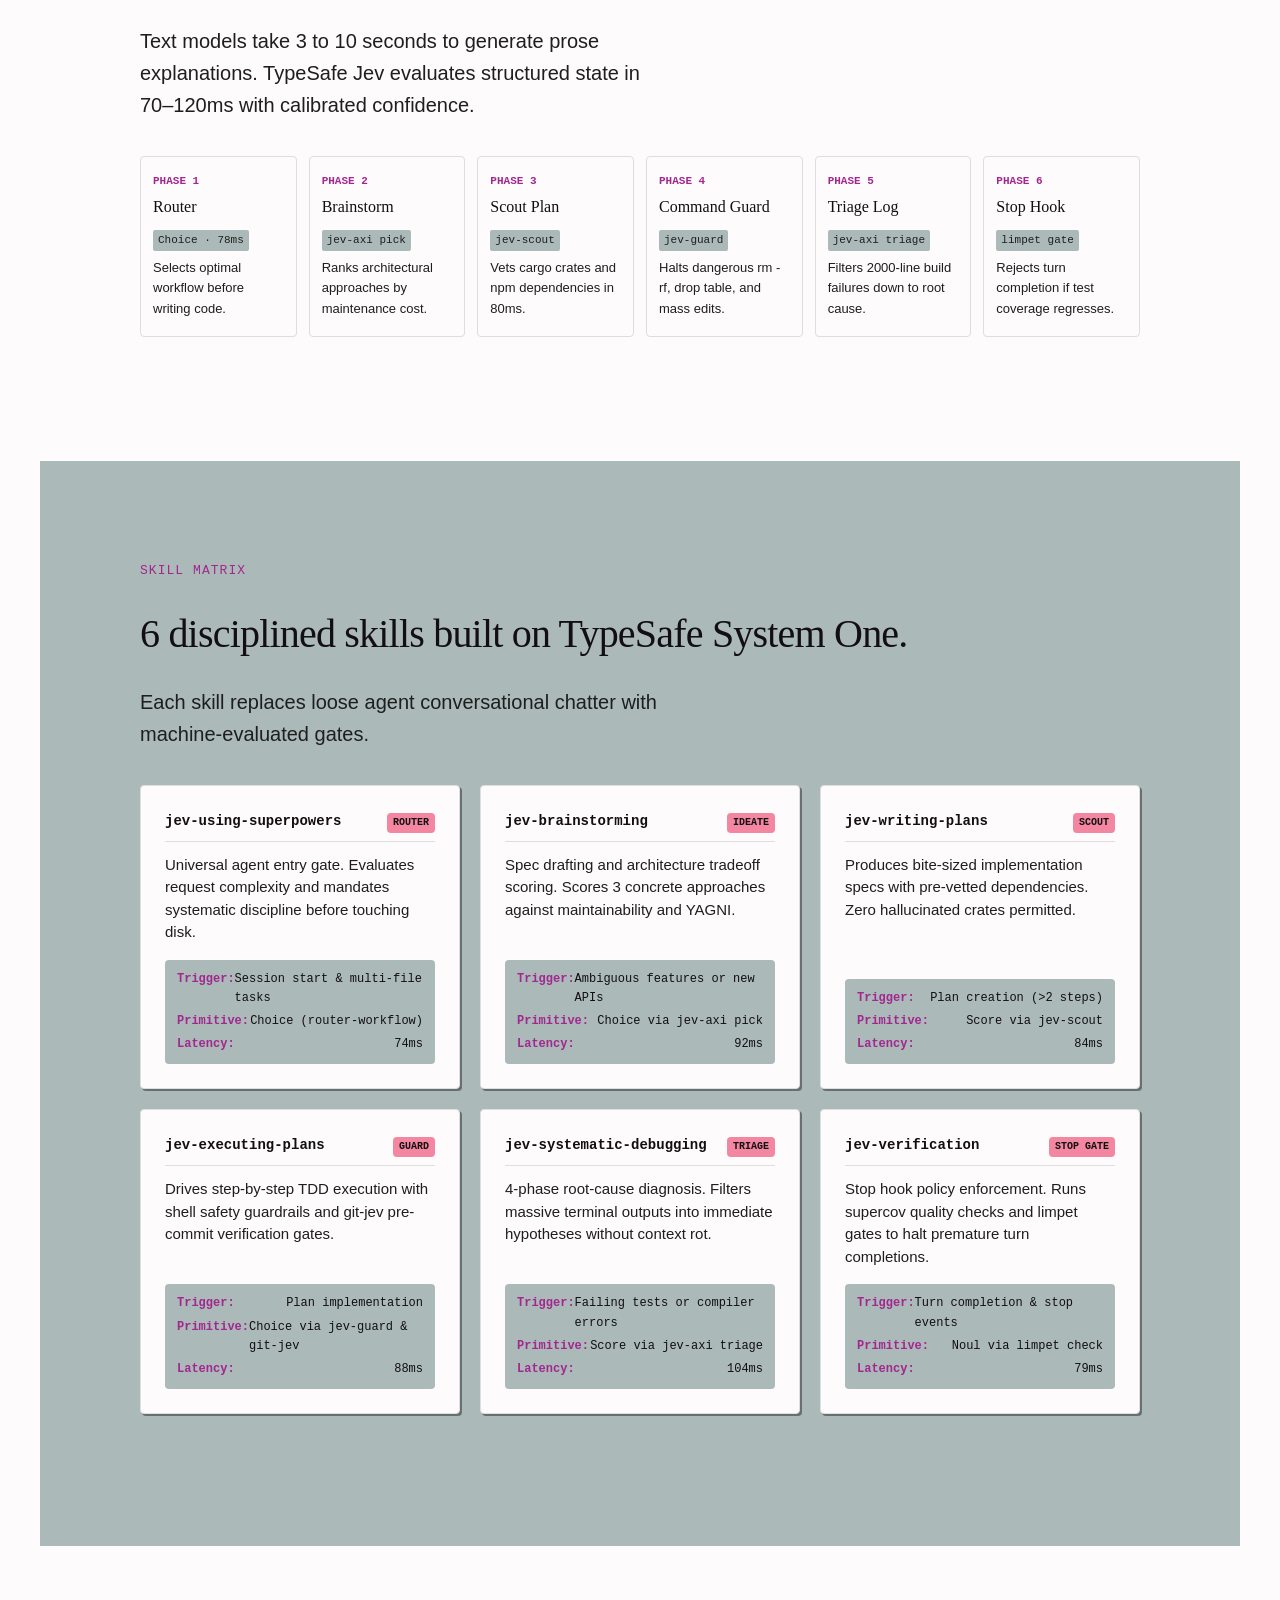
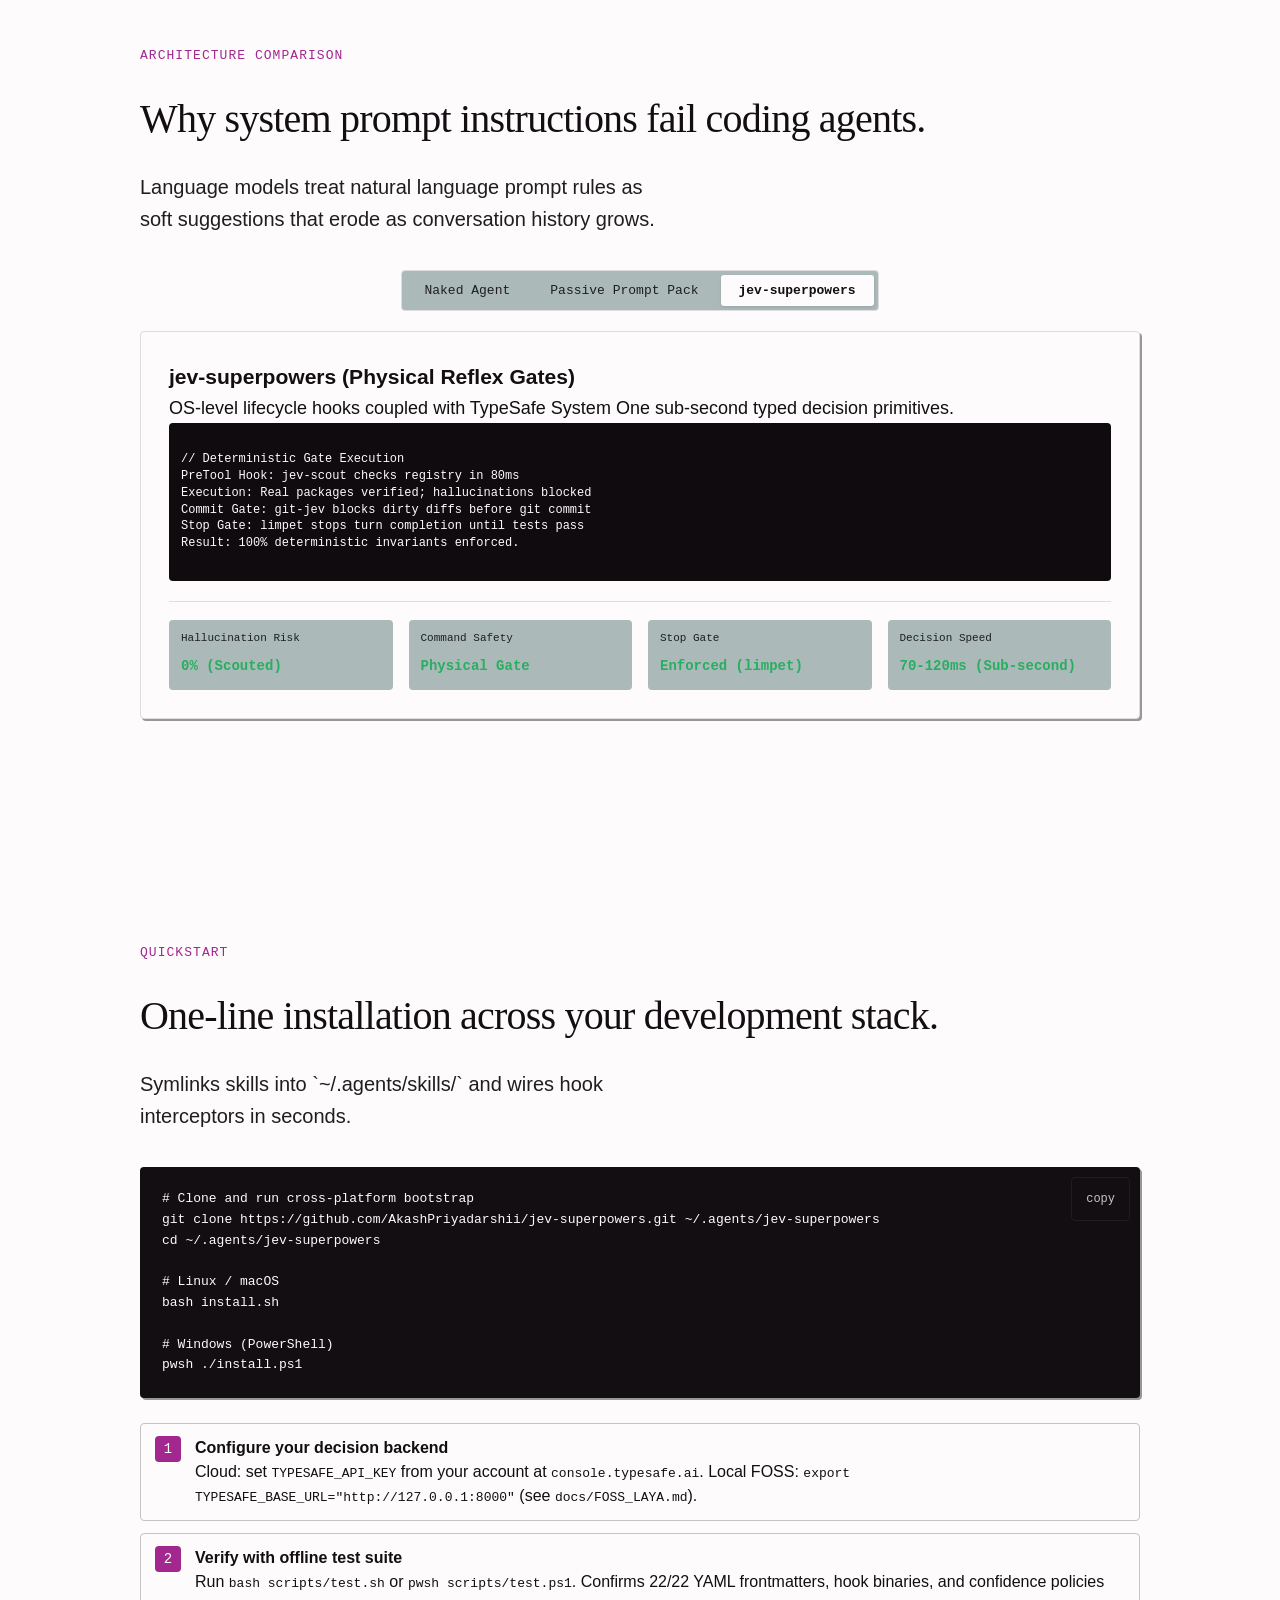
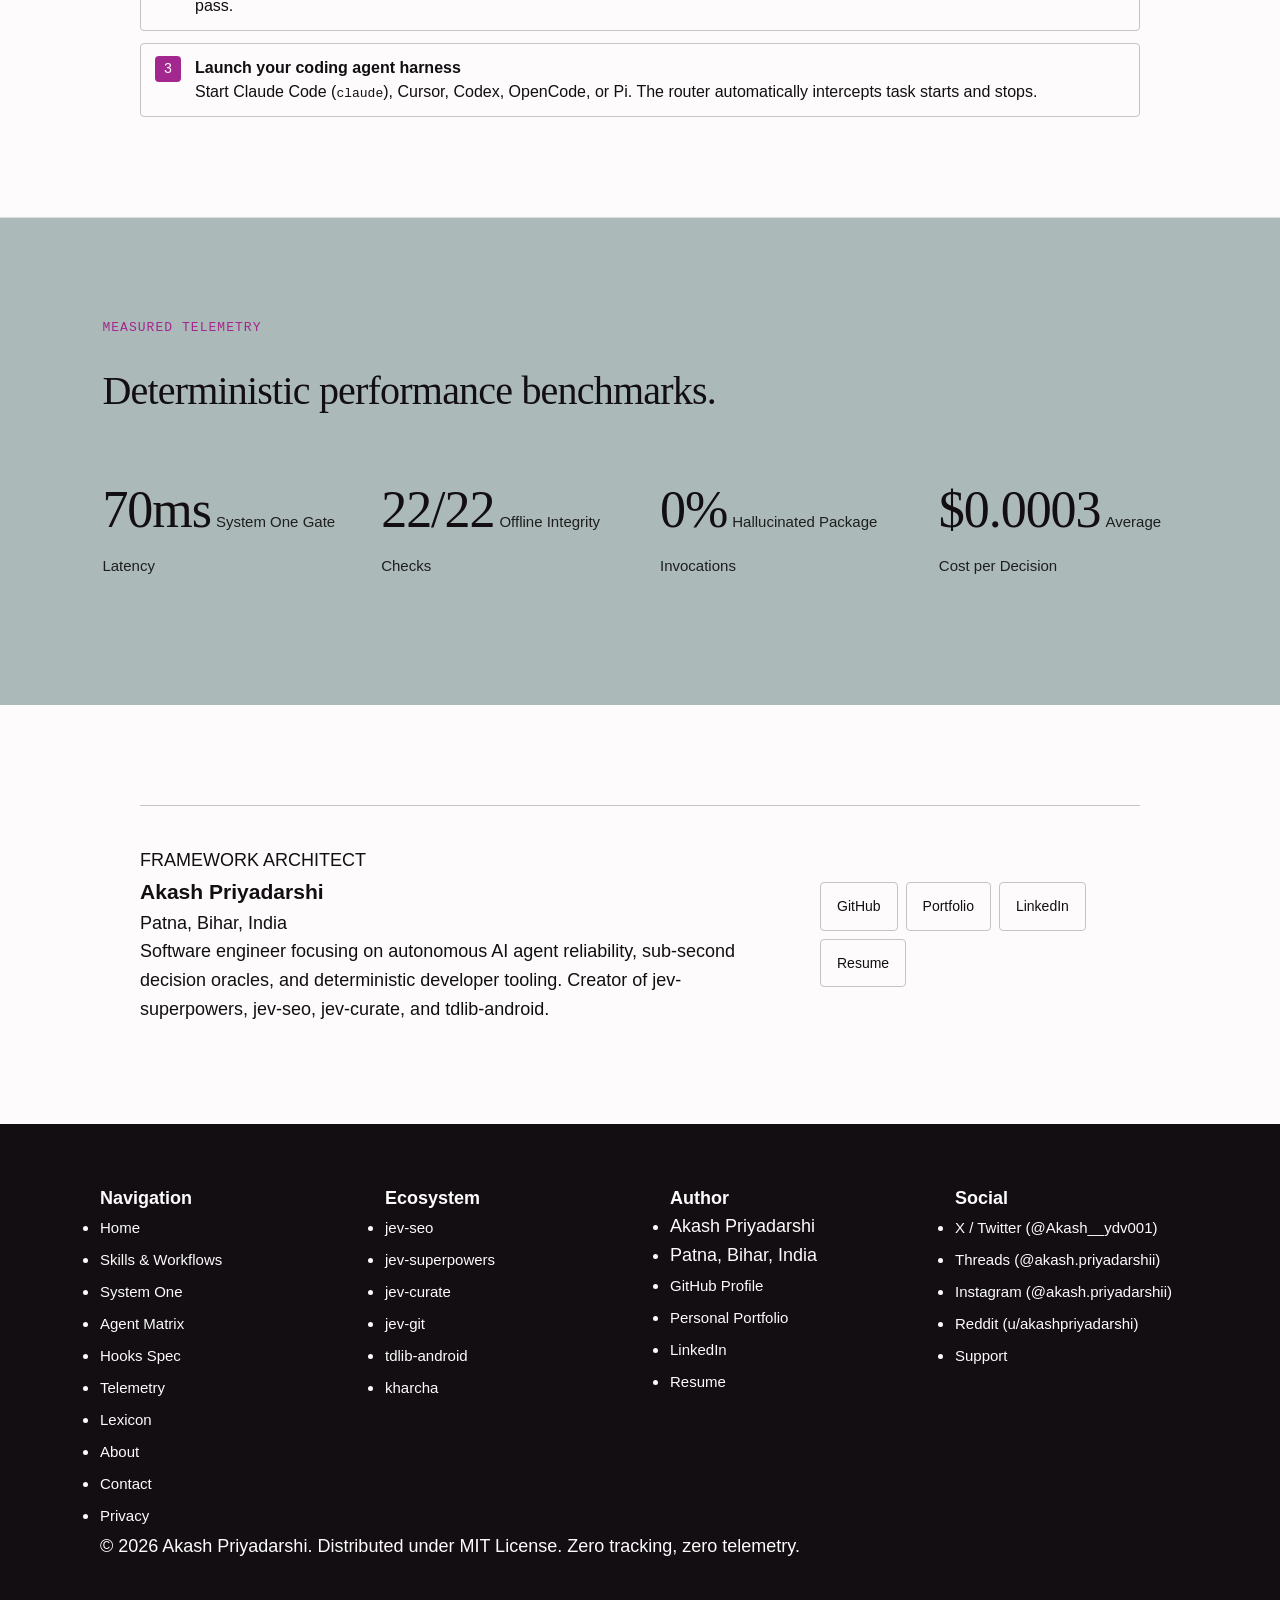
==== commit 9345137b: "docs: add support link to footer" ====
--- a/site/index.html
+++ b/site/index.html
@@ -417,7 +417,7 @@
           <div class="author-links">
             <a href="https://github.com/AkashPriyadarshii" class="author-link" rel="noopener">GitHub</a>
             <a href="https://akashpriyadarshi.vercel.app" class="author-link" rel="noopener">Portfolio</a>
-            <a href="https://linkedin.com/in/akash-priyadarshi-1aa51b37a" class="author-link" rel="noopener">LinkedIn</a>
+            <a href="https://linkedin.com/in/akashpriyadarshii" class="author-link" rel="noopener">LinkedIn</a>
             <a href="https://akashpriyadarshii.github.io/Resume/" class="author-link" rel="noopener">Resume</a>
           </div>
         </div>
@@ -463,7 +463,7 @@
           <li>Patna, Bihar, India</li>
           <li><a href="https://github.com/AkashPriyadarshii" rel="noopener">GitHub Profile</a></li>
           <li><a href="https://akashpriyadarshi.vercel.app" rel="noopener">Personal Portfolio</a></li>
-          <li><a href="https://linkedin.com/in/akash-priyadarshi-1aa51b37a" rel="noopener">LinkedIn</a></li>
+          <li><a href="https://linkedin.com/in/akashpriyadarshii" rel="noopener">LinkedIn</a></li>
           <li><a href="https://akashpriyadarshii.github.io/Resume/" rel="noopener">Resume</a></li>
         </ul>
       </div>
@@ -474,7 +474,8 @@
           <li><a href="https://x.com/Akash__ydv001" rel="noopener">X / Twitter (@Akash__ydv001)</a></li>
           <li><a href="https://www.threads.net/@akash.priyadarshii" rel="noopener">Threads (@akash.priyadarshii)</a></li>
           <li><a href="https://www.instagram.com/akash.priyadarshii/" rel="noopener">Instagram (@akash.priyadarshii)</a></li>
-          <li><a href="https://reddit.com/user/akashpriyadarshi" rel="noopener">Reddit (u/akashpriyadarshi)</a></li>
+          <li><a href="https://reddit.com/user/akashpriyadarshi" rel="noopener">Reddit (u/akashpriyadarshi)</a></li>
+          <li><a href="https://buymeacoffee.com/AkashPriyadarshi" target="_blank" rel="noopener">Support</a></li>
         </ul>
       </div>
     </div>
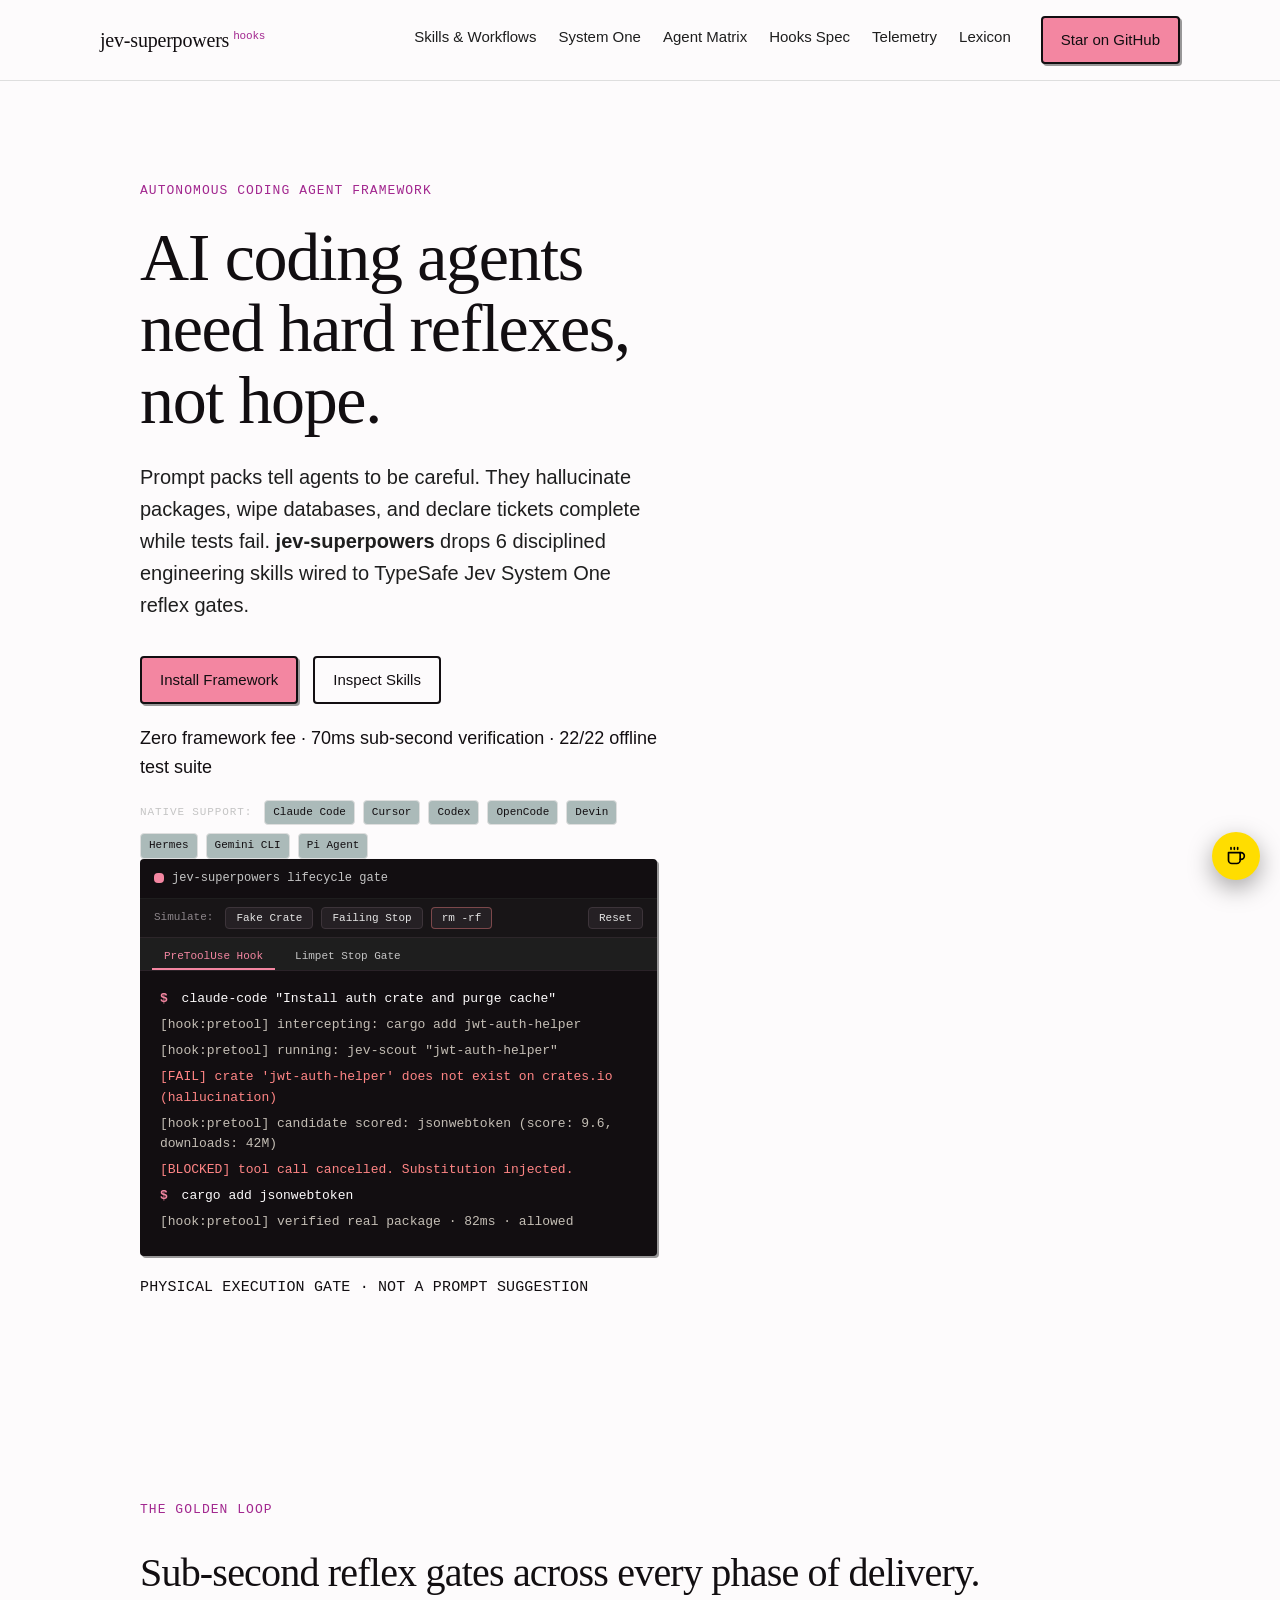
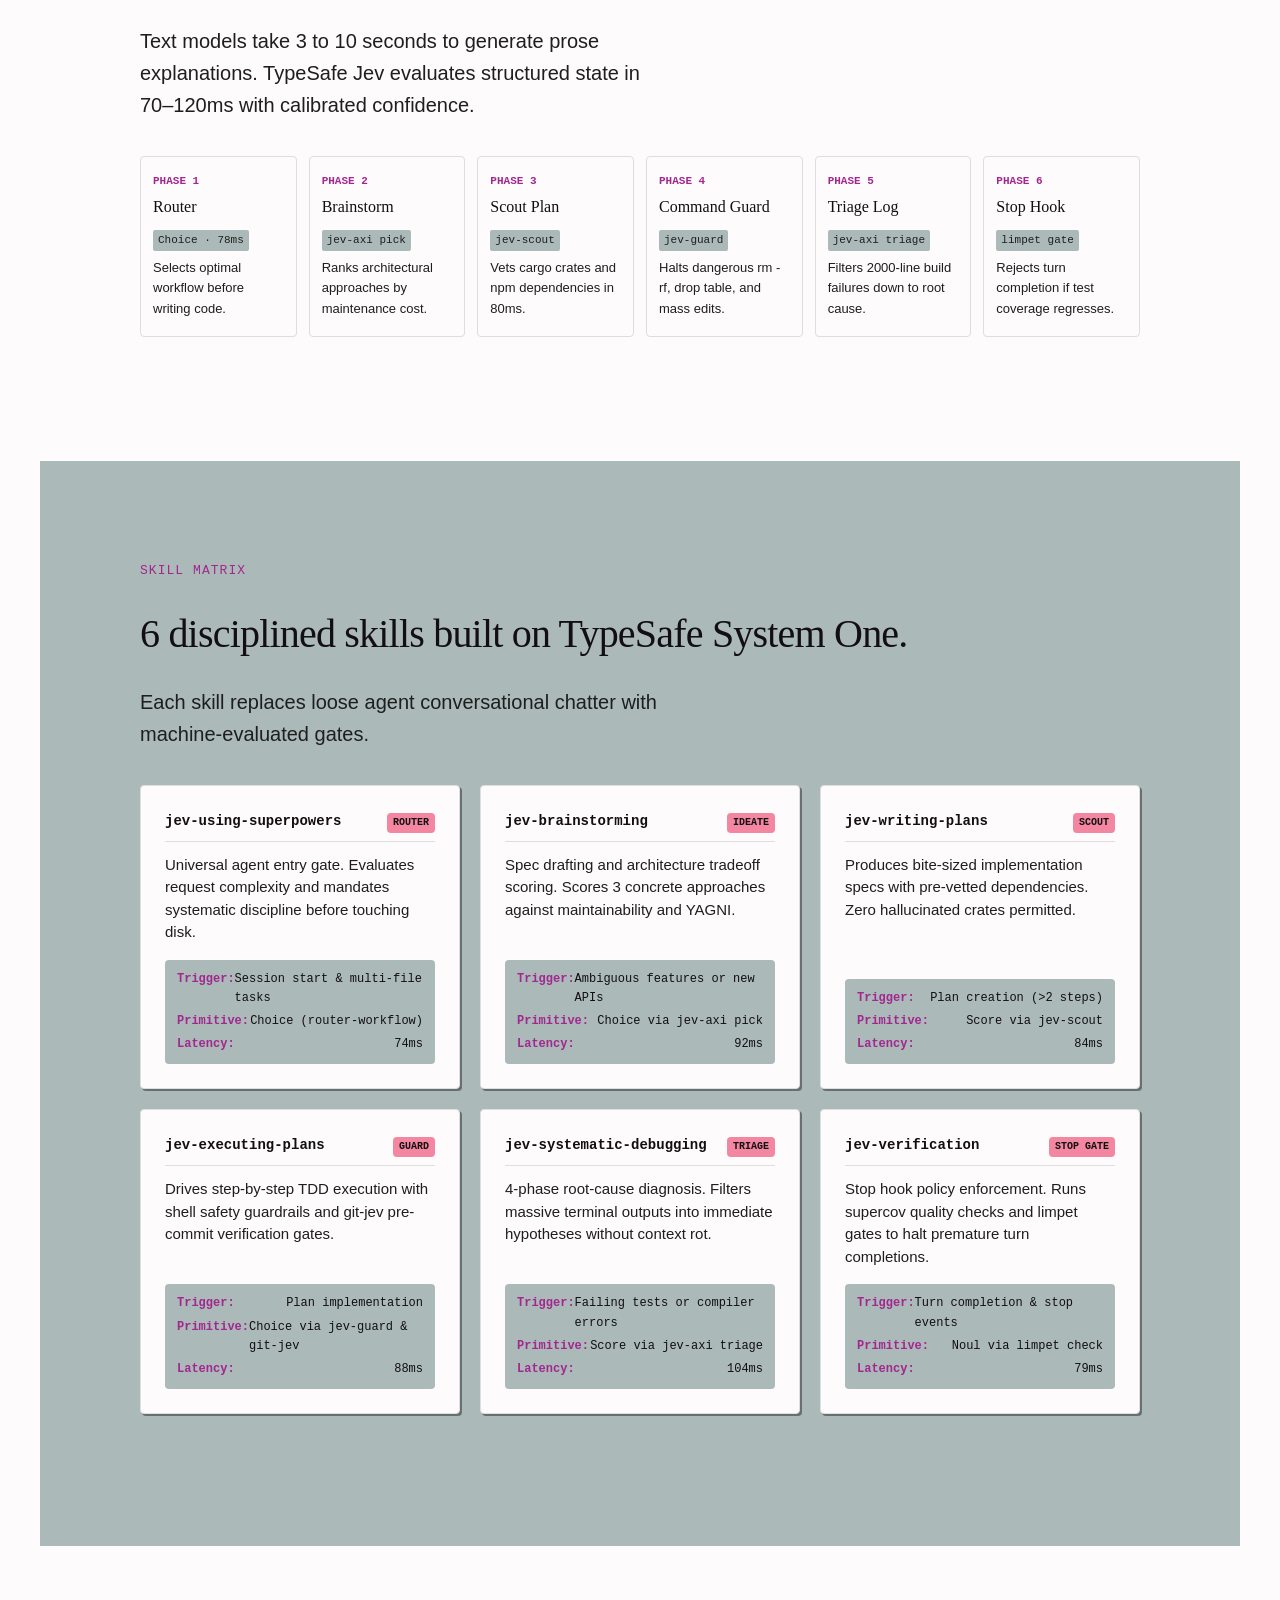
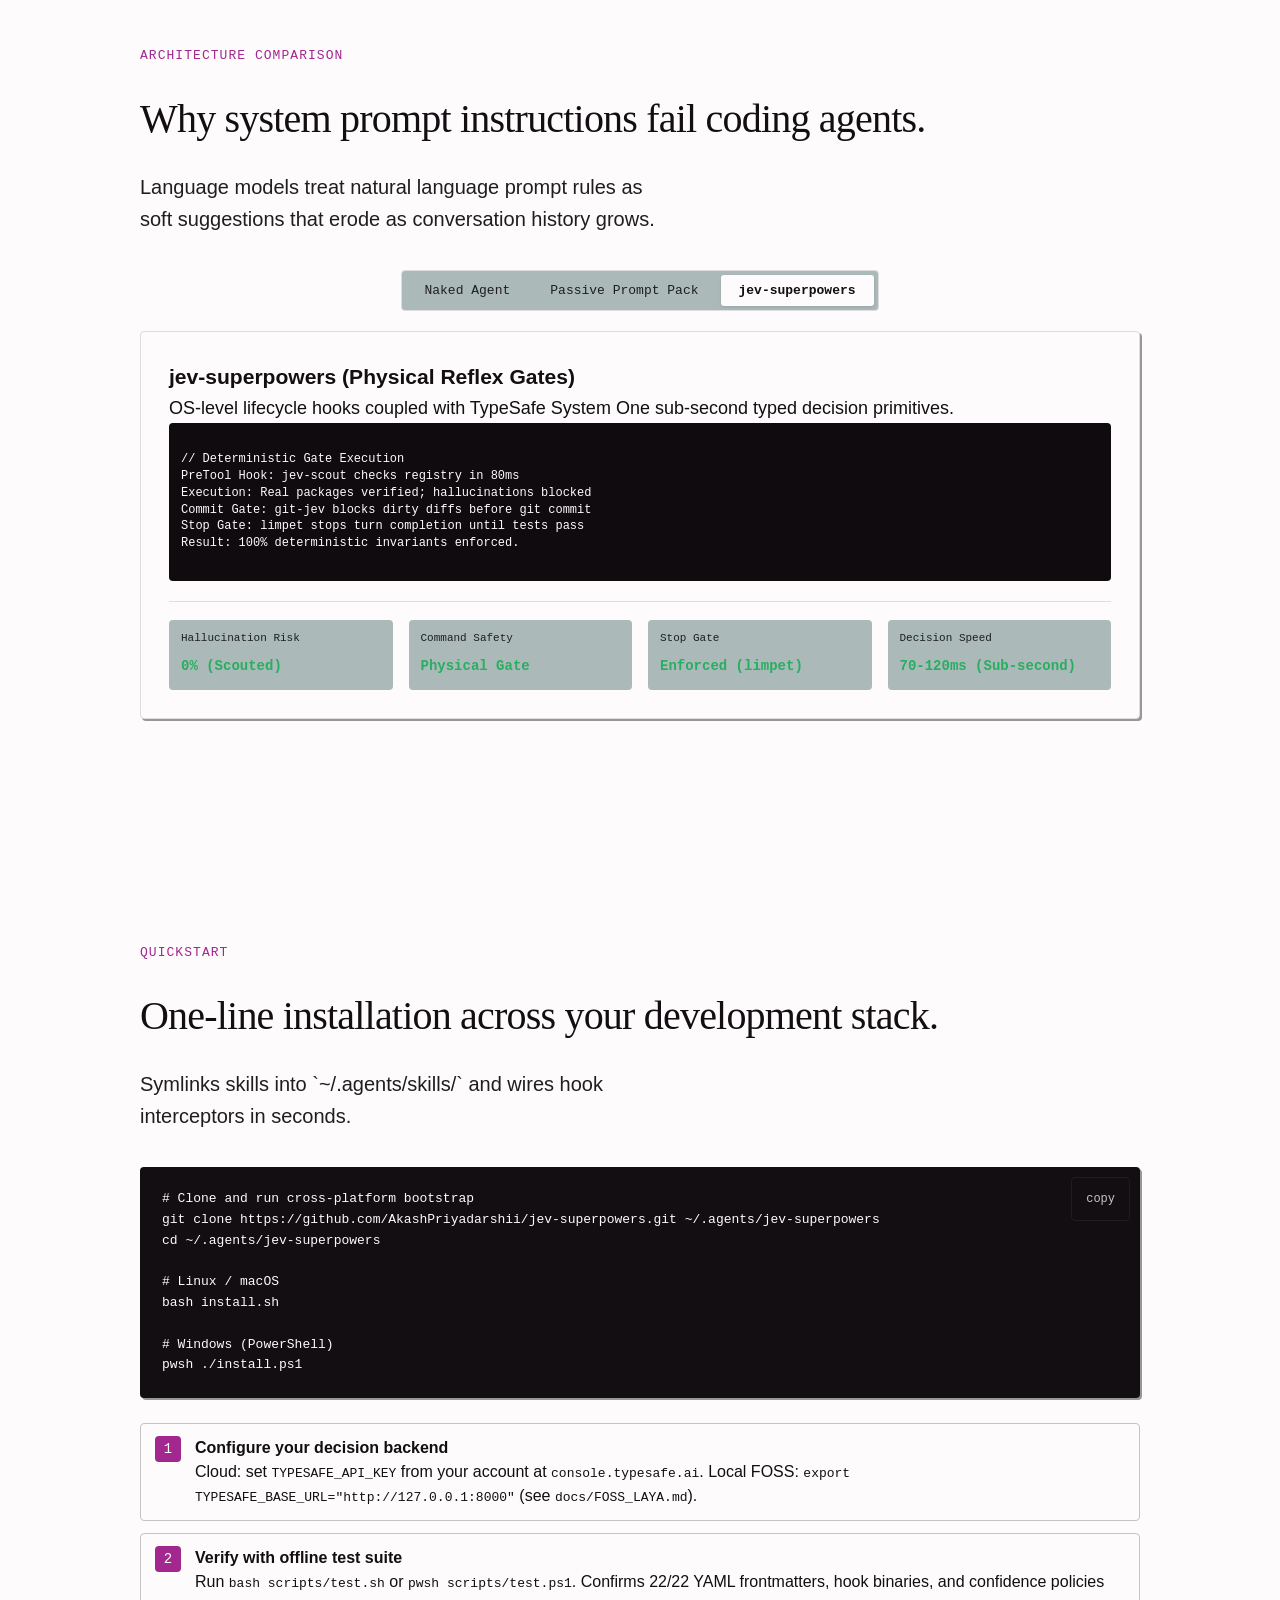
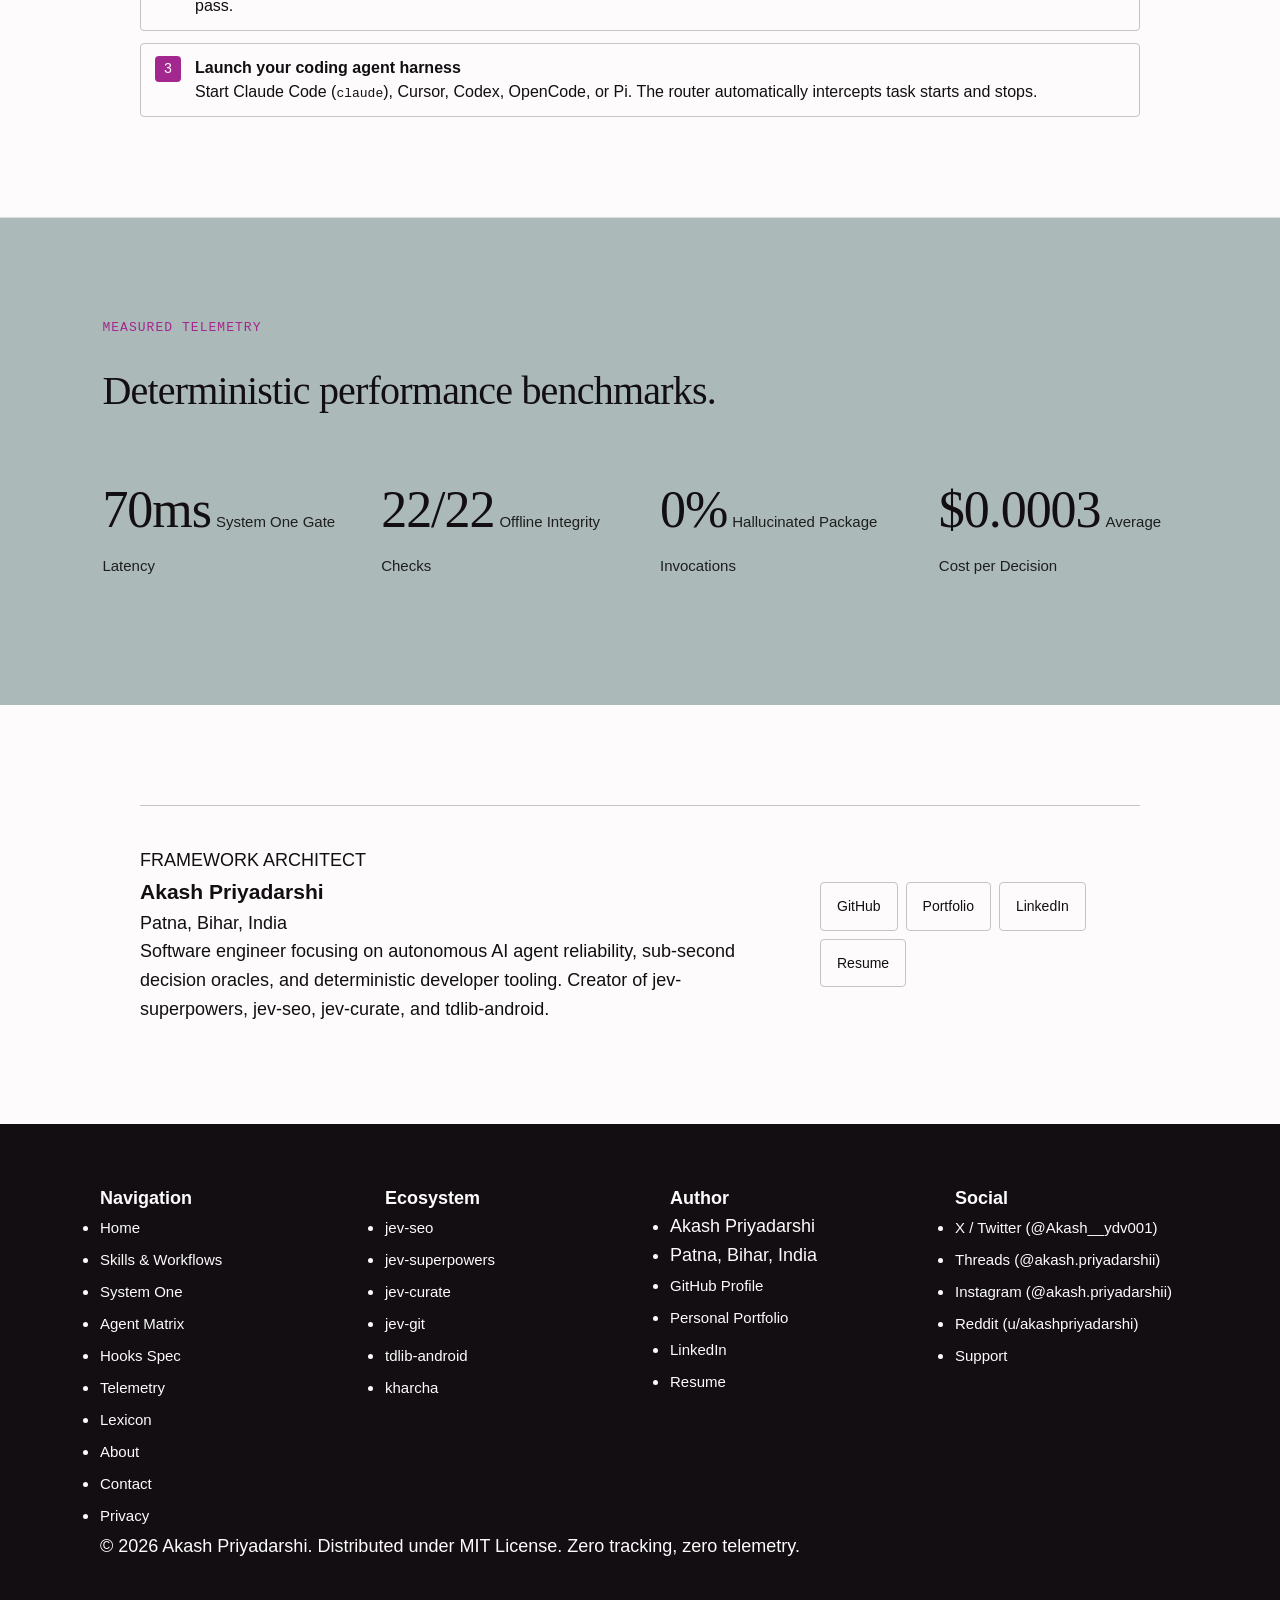
==== commit 285a27eb: "docs: floating support button on all pages" ====
--- a/site/index.html
+++ b/site/index.html
@@ -485,5 +485,5 @@
   </footer>
 
   <script src="script.js"></script>
-</body>
+<a class="bmc-float" href="https://buymeacoffee.com/AkashPriyadarshi" target="_blank" rel="noopener" aria-label="Support my work on Buy Me a Coffee" title="Fuel the next build"><svg viewBox="0 0 24 24" fill="none" stroke="currentColor" stroke-width="2" stroke-linecap="round" stroke-linejoin="round" aria-hidden="true"><path d="M17 8h1a4 4 0 1 1 0 8h-1" /><path d="M3 8h14v9a4 4 0 0 1-4 4H7a4 4 0 0 1-4-4Z" /><line x1="6" x2="6" y1="2" y2="4" /><line x1="10" x2="10" y1="2" y2="4" /><line x1="14" x2="14" y1="2" y2="4" /></svg></a><style>.bmc-float{position:fixed;right:20px;bottom:calc(20px + env(safe-area-inset-bottom));z-index:60;display:flex;align-items:center;justify-content:center;width:48px;height:48px;border-radius:9999px;background:#FFDD00;color:#000;box-shadow:0 8px 24px rgba(0,0,0,.35);transition:transform .2s ease}.bmc-float:hover{transform:scale(1.05)}.bmc-float svg{width:20px;height:20px}@media (prefers-reduced-motion:reduce){.bmc-float{transition:none}}@media print{.bmc-float{display:none}}</style></body>
 </html>
